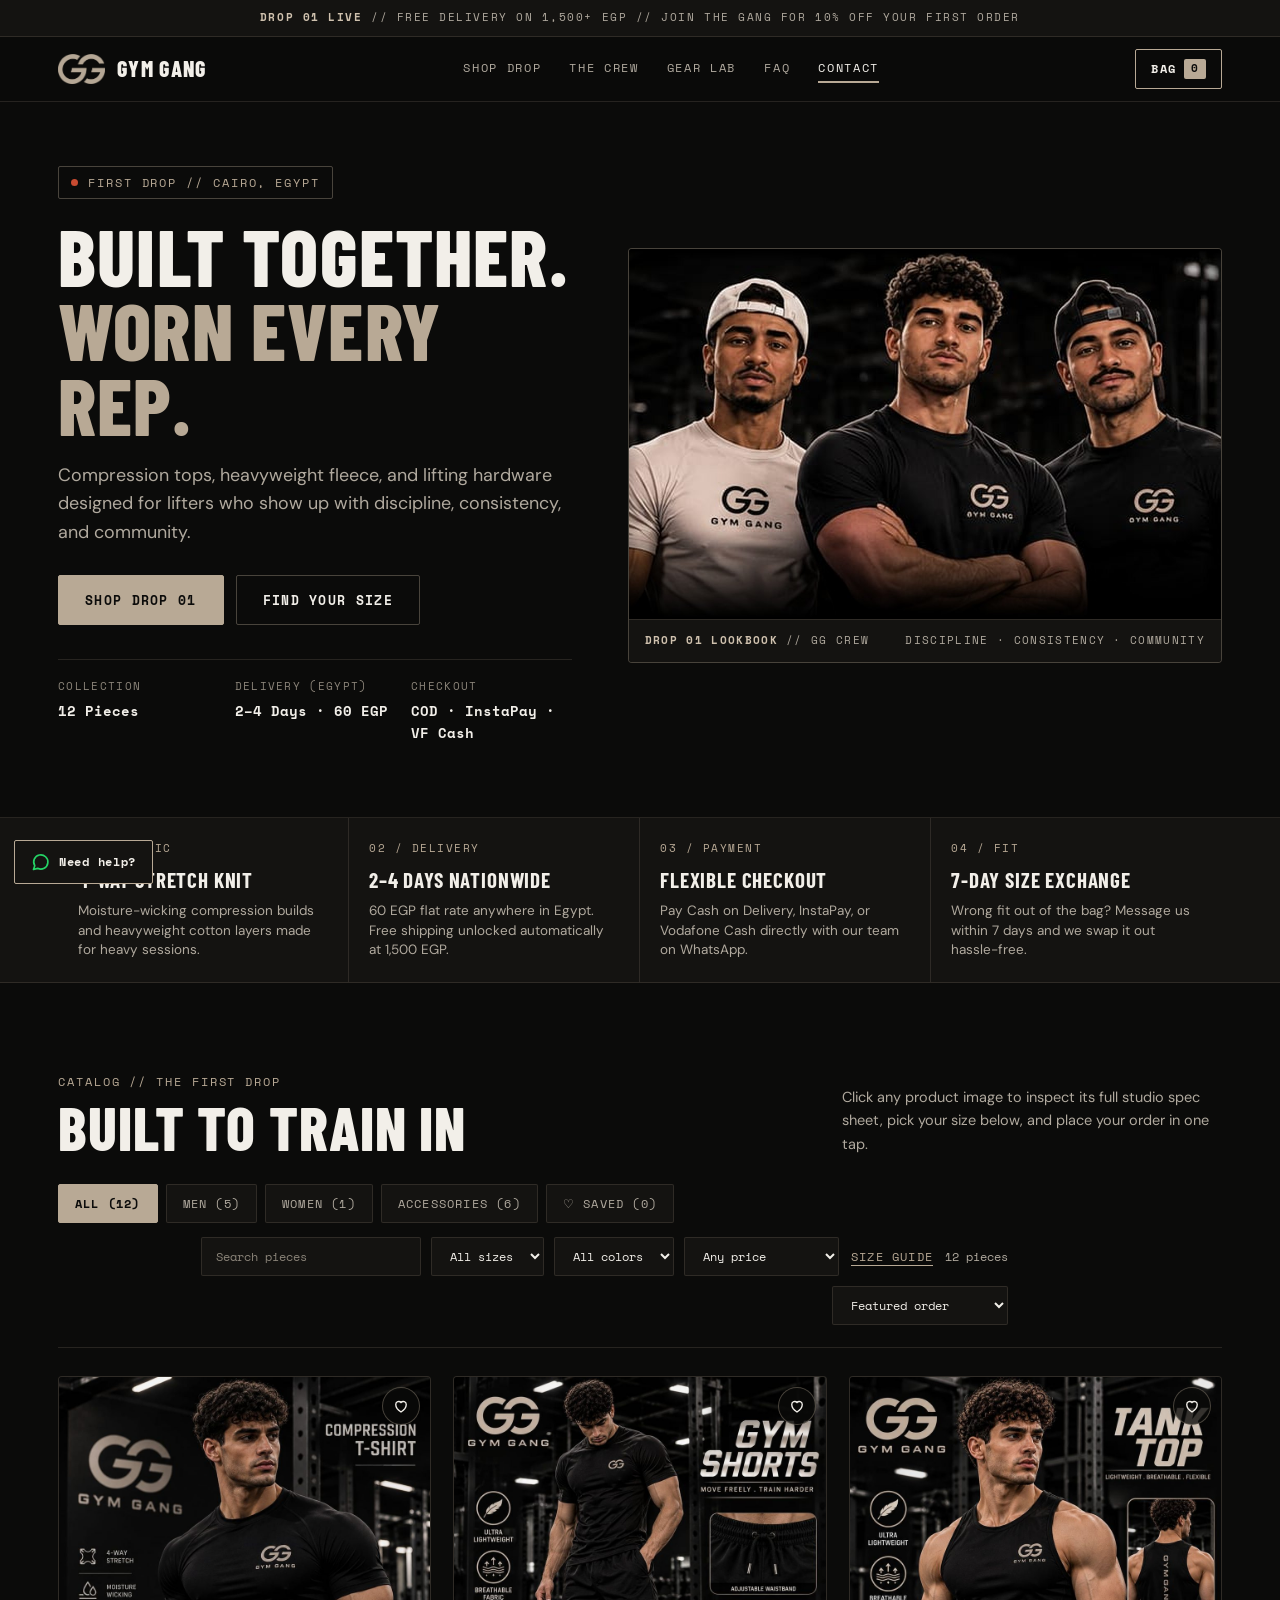
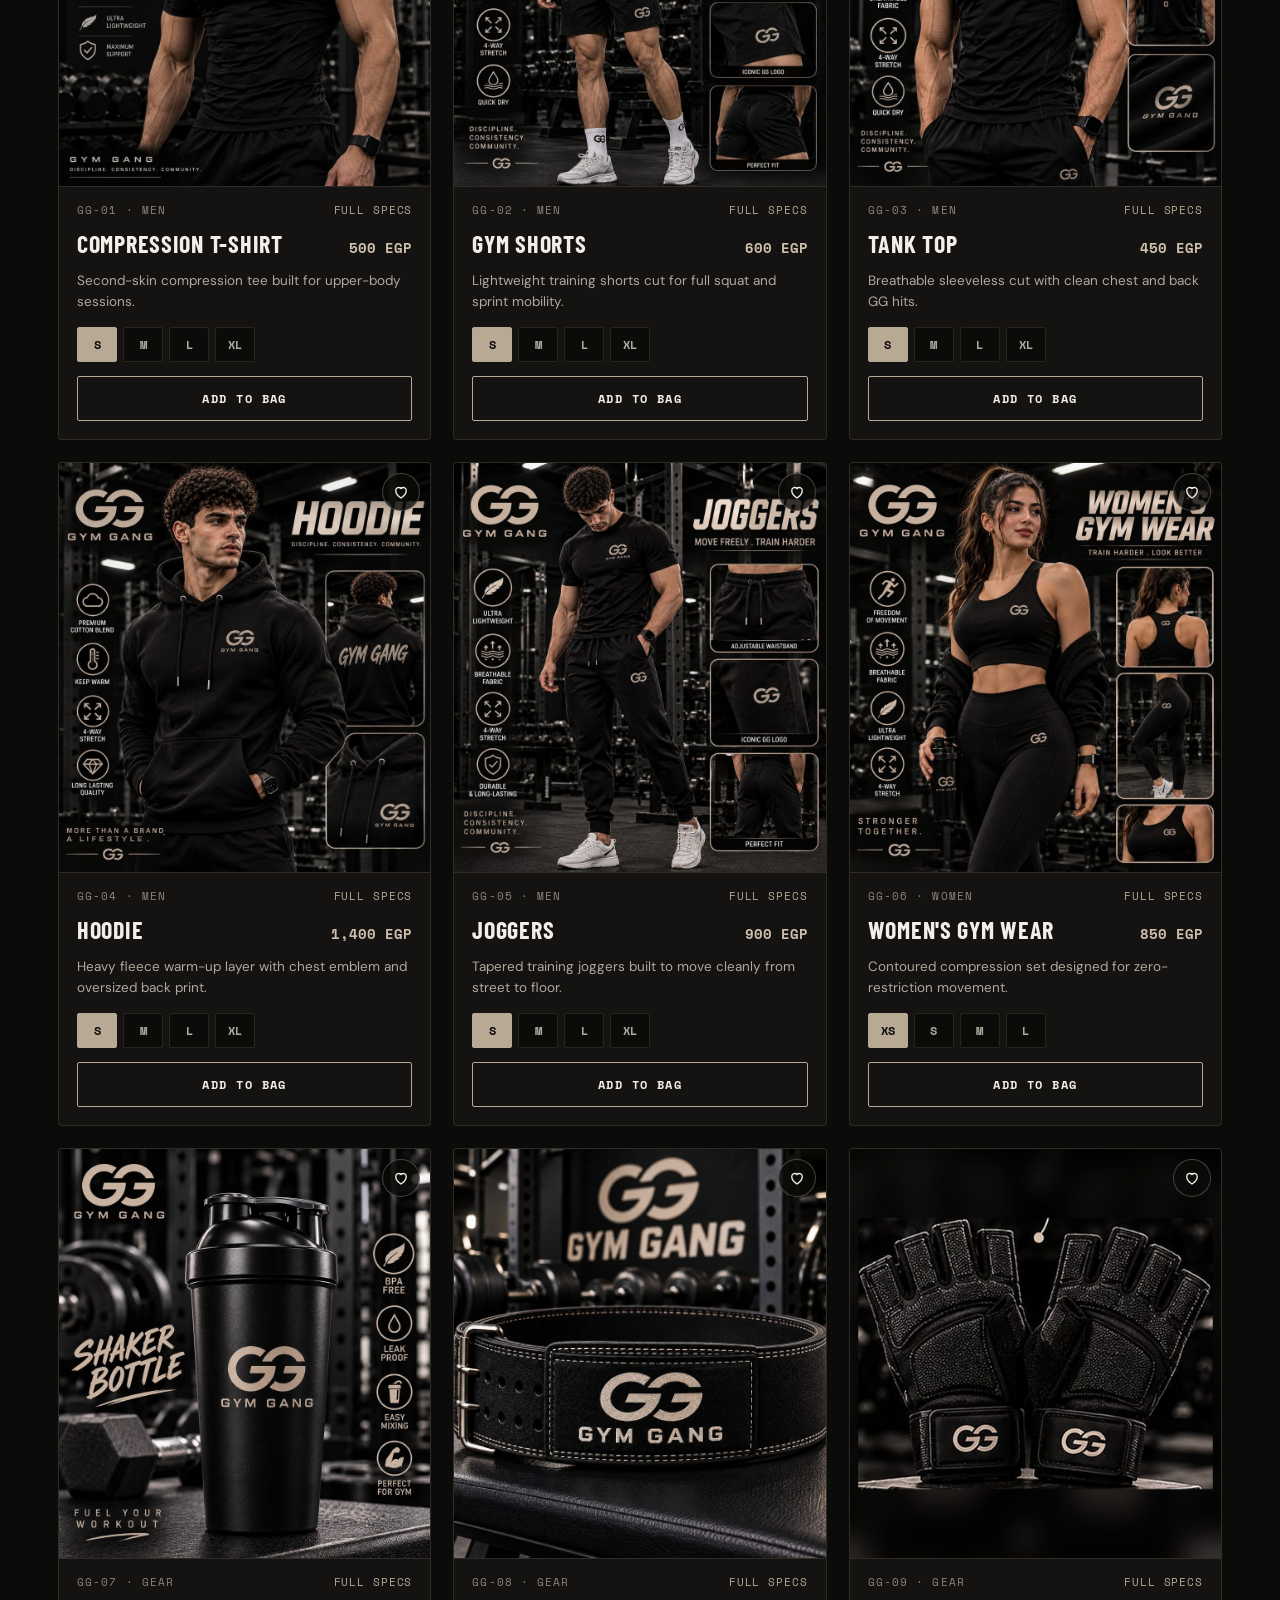
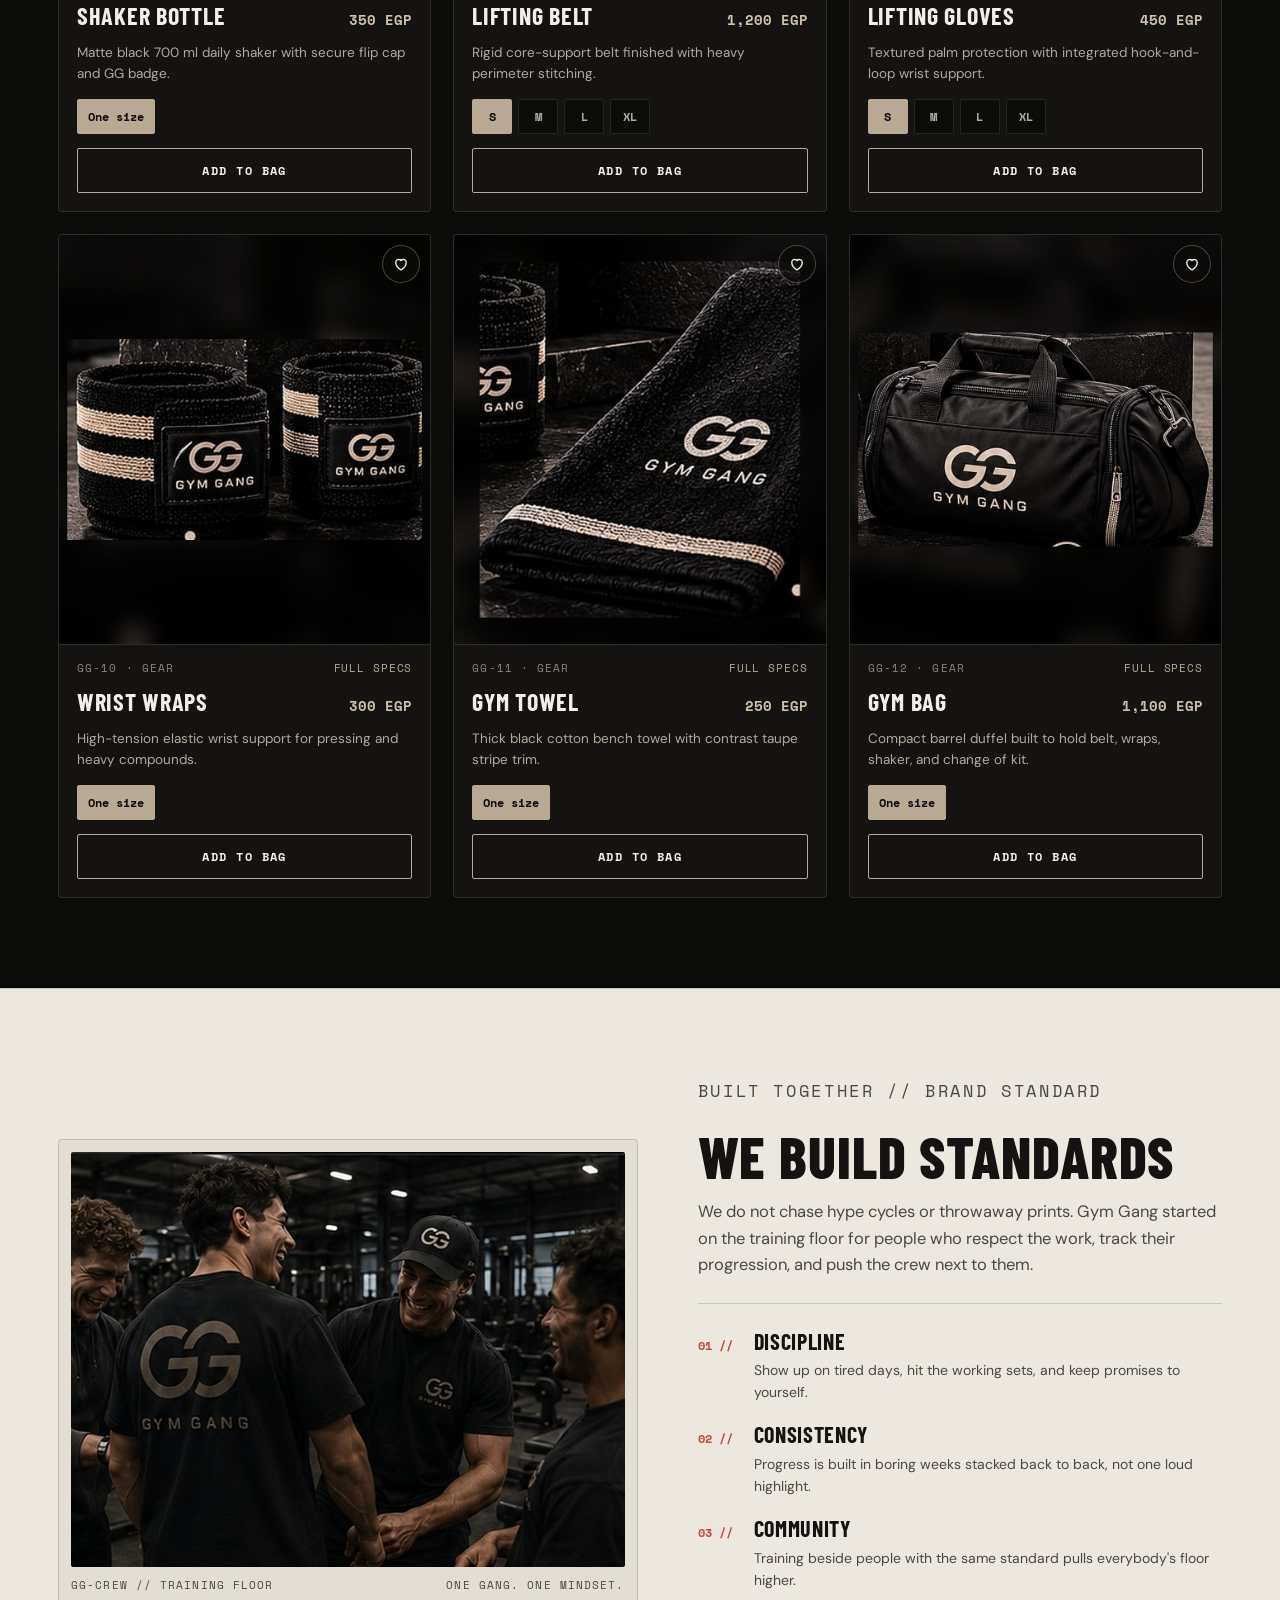
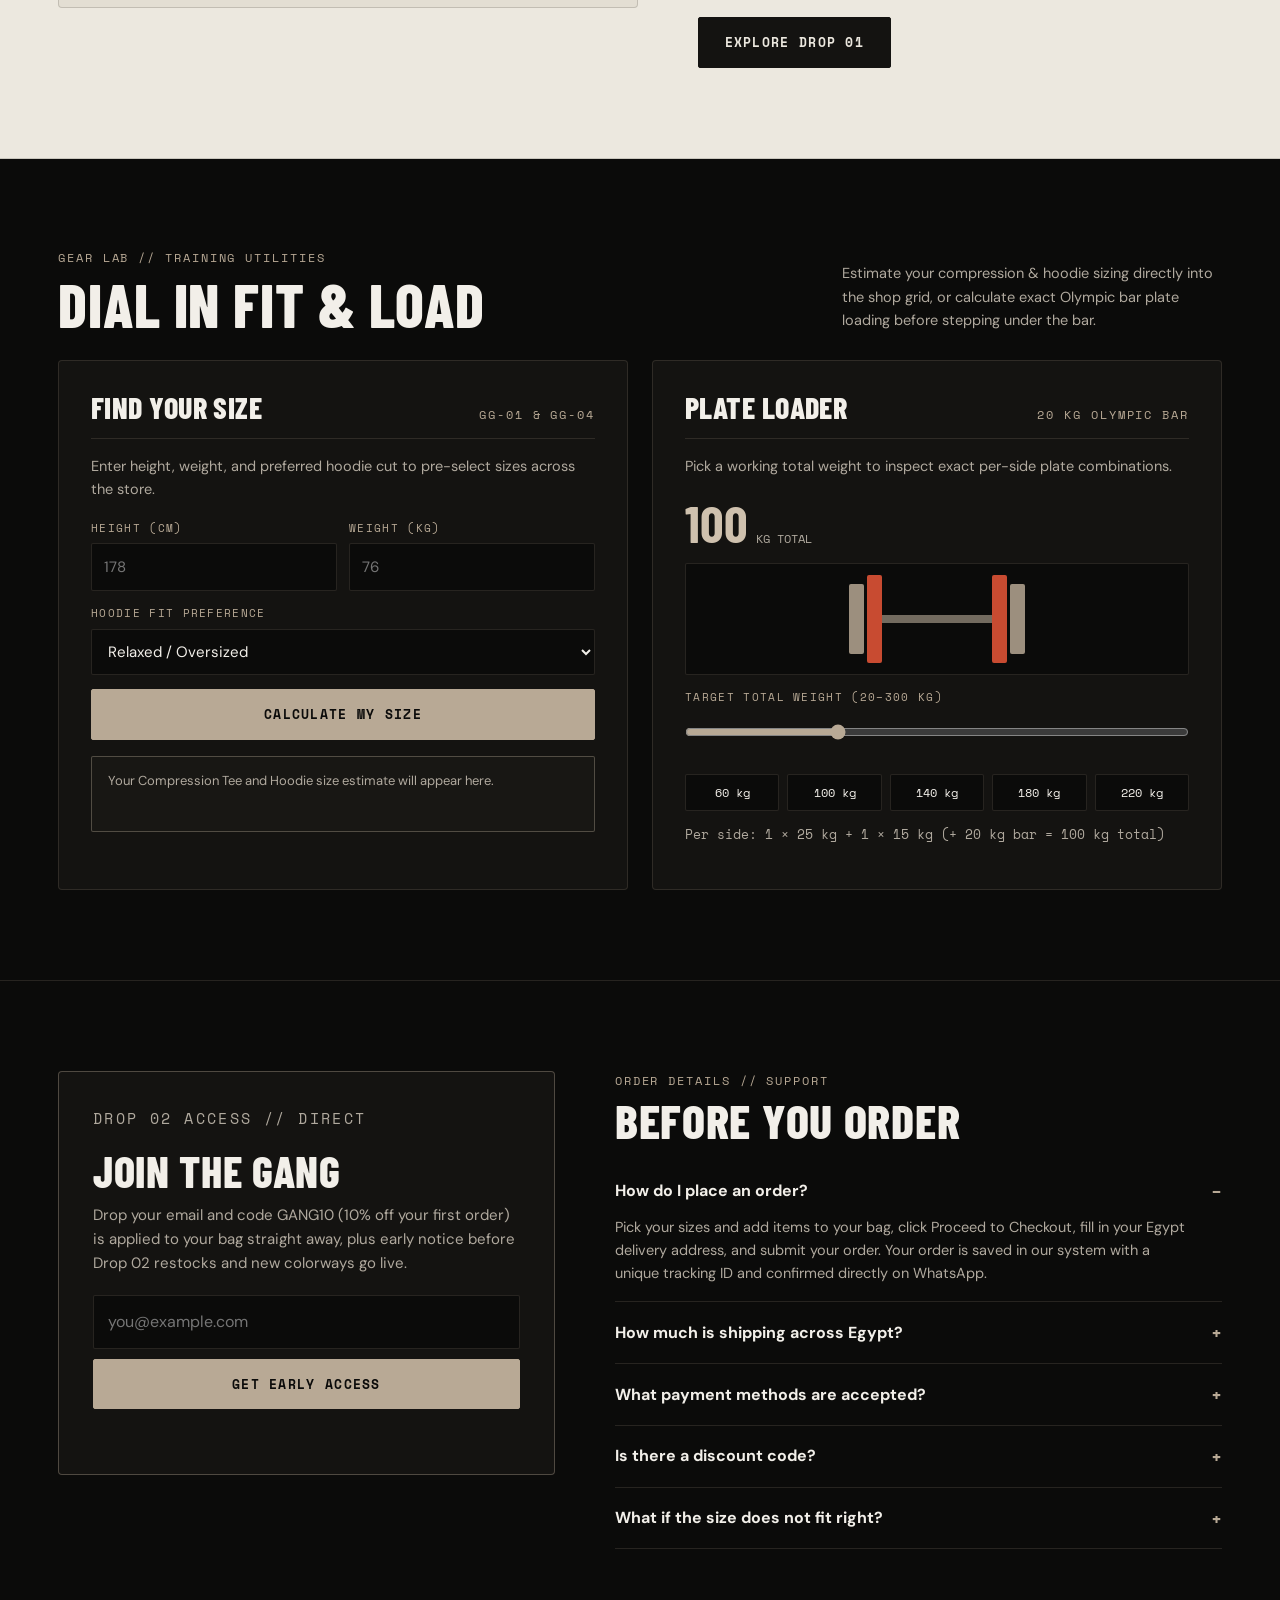
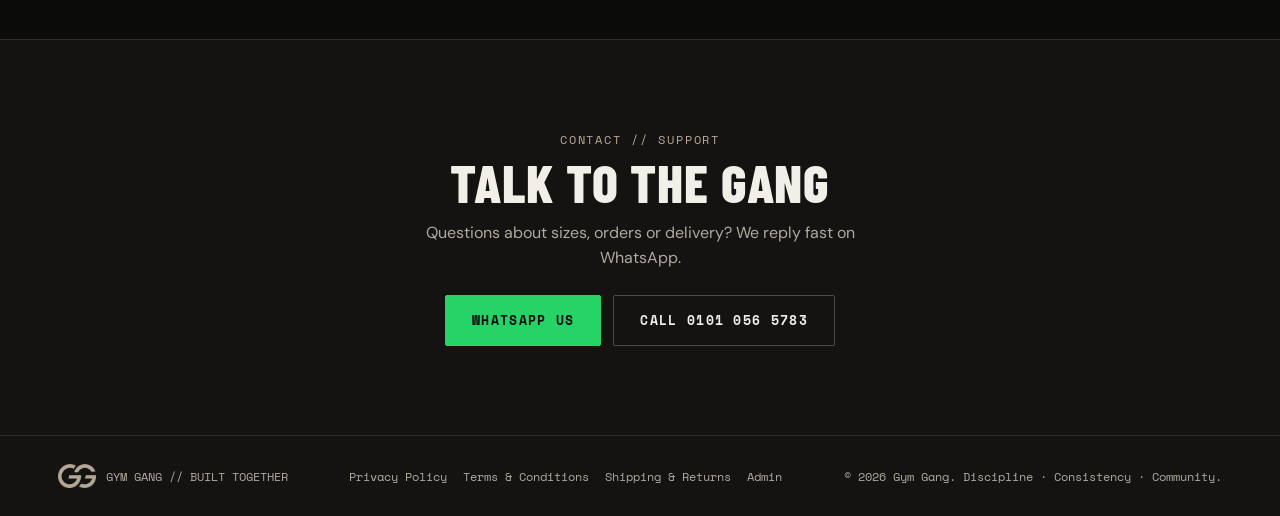
==== public/index.html @ cb72de2e "Upgrade Gym Gang to full-stack store (Pages Functions + D1 + Admin + Paymob)" ====
<!DOCTYPE html>
<html lang="en">
<head>
  <meta charset="utf-8">
  <meta name="viewport" content="width=device-width, initial-scale=1, viewport-fit=cover">
  <meta name="color-scheme" content="dark">
  <title>Gym Gang | Gym Wear Built Together</title>
  <meta name="description" content="Gym Gang makes gym wear for people who train with discipline, consistency and community. Shop Drop 01 across Egypt and order directly online or via WhatsApp.">
  <meta name="theme-color" content="#0B0B0A">
  <link rel="canonical" href="https://gym-gang.pages.dev/">
  <meta property="og:type" content="website">
  <meta property="og:url" content="https://gym-gang.pages.dev/">
  <meta property="og:title" content="Gym Gang | Built Together">
  <meta property="og:description" content="Gym wear built on discipline, consistency and community. 2–4 day delivery across Egypt.">
  <meta property="og:image" content="https://gym-gang.pages.dev/assets/gym-gang-og.png">
  <meta property="og:image:alt" content="Gym Gang — Gym Wear Built Together">
  <meta name="twitter:card" content="summary_large_image">
  <link rel="icon" href="assets/favicon.svg" type="image/svg+xml">
  <link rel="preconnect" href="https://fonts.googleapis.com">
  <link rel="preconnect" href="https://fonts.gstatic.com" crossorigin>
  <link href="https://fonts.googleapis.com/css2?family=Barlow+Condensed:wght@700;800&family=DM+Sans:ital,opsz,wght@0,9..40,400..700;1,9..40,400&family=Space+Mono:wght@400;700&display=swap" rel="stylesheet">
  <link rel="stylesheet" href="css/tokens.css">
  <link rel="stylesheet" href="css/base.css">
  <link rel="stylesheet" href="css/storefront.css">
  <script type="application/ld+json">
  {
    "@context": "https://schema.org",
    "@type": "ClothingStore",
    "name": "Gym Gang",
    "url": "https://gym-gang.pages.dev/",
    "logo": "https://gym-gang.pages.dev/assets/images/gg-logo.png",
    "image": "https://gym-gang.pages.dev/assets/gym-gang-og.png",
    "description": "Gym wear built on discipline, consistency and community.",
    "telephone": "+201010565783",
    "address": {
      "@type": "PostalAddress",
      "addressLocality": "Cairo",
      "addressCountry": "EG"
    },
    "priceRange": "250 EGP - 1400 EGP"
  }
  </script>
</head>
<body>
  <div class="utility-bar">
    <span><strong>DROP 01 LIVE</strong> // FREE DELIVERY ON 1,500+ EGP // JOIN THE GANG FOR 10% OFF YOUR FIRST ORDER</span>
  </div>

  <nav class="site-nav" aria-label="Primary navigation">
    <div class="wrap nav-inner">
      <a class="brand-mark" href="#top" aria-label="Gym Gang home">
        <img src="assets/images/gg-logo.png" alt="Gym Gang GG mark">
        <span>Gym Gang</span>
      </a>

      <div class="nav-links">
        <a href="#shop">Shop Drop</a>
        <a href="#crew">The Crew</a>
        <a href="#lab">Gear Lab</a>
        <a href="#faq">FAQ</a>
        <a href="#contact">Contact</a>
      </div>

      <div class="nav-actions">
        <button type="button" class="bag-btn" id="bag-open-btn" aria-label="Open shopping bag">
          <span>Bag</span>
          <span class="bag-count" id="bag-count">0</span>
        </button>
        <button type="button" class="menu-toggle" id="menu-toggle" aria-expanded="false" aria-controls="mobile-nav">Menu</button>
      </div>
    </div>
  </nav>

  <div class="mobile-nav" id="mobile-nav">
    <a href="#shop">Shop Drop</a>
    <a href="#crew">The Crew</a>
    <a href="#lab">Gear Lab</a>
    <a href="#faq">FAQ</a>
    <a href="#contact">Contact</a>
  </div>

  <main id="top">
    <header class="hero">
      <div class="wrap hero-grid">
        <div>
          <div class="hero-tag">
            <span class="hero-dot" aria-hidden="true"></span>
            <span class="eyebrow">First Drop // Cairo, Egypt</span>
          </div>
          <h1 class="display hero-title">
            Built Together.<br>
            <span class="accent">Worn Every Rep.</span>
          </h1>
          <p class="hero-lead">
            Compression tops, heavyweight fleece, and lifting hardware designed for lifters who show up with discipline, consistency, and community.
          </p>
          <div class="hero-cta">
            <a class="btn" href="#shop">Shop Drop 01</a>
            <a class="btn btn--ghost" href="#lab">Find Your Size</a>
          </div>
          <dl class="hero-specs">
            <div>
              <dt>Collection</dt>
              <dd>12 Pieces</dd>
            </div>
            <div>
              <dt>Delivery (Egypt)</dt>
              <dd>2–4 Days · 60 EGP</dd>
            </div>
            <div>
              <dt>Checkout</dt>
              <dd>COD · InstaPay · VF Cash</dd>
            </div>
          </dl>
        </div>

        <figure class="hero-frame">
          <img src="assets/images/hero-crew.jpg" alt="Three Gym Gang athletes wearing matte black and stone GG tees">
          <figcaption class="hero-caption">
            <span><strong>DROP 01 LOOKBOOK</strong> // GG CREW</span>
            <span>DISCIPLINE · CONSISTENCY · COMMUNITY</span>
          </figcaption>
        </figure>
      </div>
    </header>

    <section class="spec-strip" aria-label="Store highlights">
      <div class="wrap spec-grid">
        <div class="spec-cell">
          <div class="spec-num">01 / FABRIC</div>
          <h2>4-Way Stretch Knit</h2>
          <p>Moisture-wicking compression builds and heavyweight cotton layers made for heavy sessions.</p>
        </div>
        <div class="spec-cell">
          <div class="spec-num">02 / DELIVERY</div>
          <h2>2–4 Days Nationwide</h2>
          <p>60 EGP flat rate anywhere in Egypt. Free shipping unlocked automatically at 1,500 EGP.</p>
        </div>
        <div class="spec-cell">
          <div class="spec-num">03 / PAYMENT</div>
          <h2>Flexible Checkout</h2>
          <p>Pay Cash on Delivery, InstaPay, or Vodafone Cash directly with our team on WhatsApp.</p>
        </div>
        <div class="spec-cell">
          <div class="spec-num">04 / FIT</div>
          <h2>7-Day Size Exchange</h2>
          <p>Wrong fit out of the bag? Message us within 7 days and we swap it out hassle-free.</p>
        </div>
      </div>
    </section>

    <section class="band" id="shop">
      <div class="wrap">
        <div class="section-head">
          <div>
            <p class="eyebrow">Catalog // The First Drop</p>
            <h2 class="display">Built to Train In</h2>
          </div>
          <p class="section-note">
            Click any product image to inspect its full studio spec sheet, pick your size below, and place your order in one tap.
          </p>
        </div>

        <div class="shop-controls">
          <div class="filter-pills" role="group" aria-label="Filter products by category">
            <button type="button" class="filter-pill" data-filter="all" aria-pressed="true">All (12)</button>
            <button type="button" class="filter-pill" data-filter="men" aria-pressed="false">Men (5)</button>
            <button type="button" class="filter-pill" data-filter="women" aria-pressed="false">Women (1)</button>
            <button type="button" class="filter-pill" data-filter="acc" aria-pressed="false">Accessories (6)</button>
            <button type="button" class="filter-pill" data-filter="fav" aria-pressed="false">&#9825; Saved (<span id="fav-count">0</span>)</button>
          </div>

          <div class="sort-wrap">
            <input type="search" class="search-input" id="search-input" placeholder="Search pieces" aria-label="Search products" autocomplete="off">
            <select id="filter-size" aria-label="Filter by size">
              <option value="">All sizes</option>
            </select>
            <select id="filter-color" aria-label="Filter by color">
              <option value="">All colors</option>
            </select>
            <select id="filter-price" aria-label="Filter by price">
              <option value="0">Any price</option>
              <option value="400">Up to 400 EGP</option>
              <option value="700">Up to 700 EGP</option>
              <option value="1000">Up to 1,000 EGP</option>
            </select>
            <button type="button" class="guide-link" id="guide-open-btn">Size guide</button>
            <span class="mono" id="catalog-count" style="font-size:12px;color:var(--ink-muted)">12 pieces</span>
            <label for="sort-select" class="sr-only">Sort</label>
            <select id="sort-select" aria-label="Sort products">
              <option value="featured">Featured order</option>
              <option value="low">Price: Low to high</option>
              <option value="high">Price: High to low</option>
              <option value="newest">Newest</option>
              <option value="best">Best selling</option>
            </select>
          </div>
        </div>

        <div class="product-grid" id="product-grid"></div>
        <p class="no-results" id="no-results" hidden>No pieces match your search or filters.</p>
      </div>
    </section>

    <section class="band crew-band" id="crew">
      <div class="wrap crew-grid">
        <figure class="crew-photo">
          <img src="assets/images/crew-split.jpg" alt="Gym Gang crew members smiling between sets wearing GG back-print tees and cap" loading="lazy" decoding="async">
          <figcaption>
            <span>GG-CREW // TRAINING FLOOR</span>
            <span>ONE GANG. ONE MINDSET.</span>
          </figcaption>
        </figure>

        <div class="crew-copy">
          <p class="eyebrow">Built Together // Brand Standard</p>
          <h2 class="display">We Build Standards</h2>
          <p>
            We do not chase hype cycles or throwaway prints. Gym Gang started on the training floor for people who respect the work, track their progression, and push the crew next to them.
          </p>

          <div class="pillars">
            <div class="pillar">
              <span class="pillar-idx">01 //</span>
              <div>
                <h3>Discipline</h3>
                <p>Show up on tired days, hit the working sets, and keep promises to yourself.</p>
              </div>
            </div>
            <div class="pillar">
              <span class="pillar-idx">02 //</span>
              <div>
                <h3>Consistency</h3>
                <p>Progress is built in boring weeks stacked back to back, not one loud highlight.</p>
              </div>
            </div>
            <div class="pillar">
              <span class="pillar-idx">03 //</span>
              <div>
                <h3>Community</h3>
                <p>Training beside people with the same standard pulls everybody's floor higher.</p>
              </div>
            </div>
          </div>

          <a class="btn btn--dark" href="#shop">Explore Drop 01</a>
        </div>
      </div>
    </section>

    <section class="band" id="lab">
      <div class="wrap">
        <div class="section-head">
          <div>
            <p class="eyebrow">Gear Lab // Training Utilities</p>
            <h2 class="display">Dial In Fit &amp; Load</h2>
          </div>
          <p class="section-note">
            Estimate your compression &amp; hoodie sizing directly into the shop grid, or calculate exact Olympic bar plate loading before stepping under the bar.
          </p>
        </div>

        <div class="lab-grid">
          <div class="lab-card">
            <div class="lab-card-head">
              <h3 class="display">Find Your Size</h3>
              <span class="eyebrow">GG-01 &amp; GG-04</span>
            </div>
            <p class="lab-card-sub">Enter height, weight, and preferred hoodie cut to pre-select sizes across the store.</p>

            <form id="size-finder-form">
              <div class="field-row">
                <div class="field">
                  <label for="sf-height">Height (cm)</label>
                  <input id="sf-height" type="number" inputmode="numeric" min="140" max="220" placeholder="178" required>
                </div>
                <div class="field">
                  <label for="sf-weight">Weight (kg)</label>
                  <input id="sf-weight" type="number" inputmode="numeric" min="35" max="200" placeholder="76" required>
                </div>
              </div>
              <div class="field">
                <label for="sf-fit">Hoodie Fit Preference</label>
                <select id="sf-fit">
                  <option value="oversized">Relaxed / Oversized</option>
                  <option value="true">True to size</option>
                </select>
              </div>
              <button class="btn" type="submit" style="width:100%">Calculate My Size</button>
            </form>

            <div class="size-result" id="size-result" role="status" aria-live="polite">
              <small style="margin-top:0">Your Compression Tee and Hoodie size estimate will appear here.</small>
            </div>
          </div>

          <div class="lab-card">
            <div class="lab-card-head">
              <h3 class="display">Plate Loader</h3>
              <span class="eyebrow">20 KG Olympic Bar</span>
            </div>
            <p class="lab-card-sub">Pick a working total weight to inspect exact per-side plate combinations.</p>

            <div class="plate-readout">
              <strong id="plate-weight-val">100</strong>
              <span>kg total</span>
            </div>

            <div class="bar-stage" id="bar-stage" aria-hidden="true"></div>

            <div class="field">
              <label for="plate-range">Target Total Weight (20–300 kg)</label>
              <input class="plate-range" id="plate-range" type="range" min="20" max="300" step="2.5" value="100">
            </div>

            <div class="weight-chips" role="group" aria-label="Common bar weights">
              <button type="button" data-weight="60">60 kg</button>
              <button type="button" data-weight="100">100 kg</button>
              <button type="button" data-weight="140">140 kg</button>
              <button type="button" data-weight="180">180 kg</button>
              <button type="button" data-weight="220">220 kg</button>
            </div>

            <p class="plate-breakdown" id="plate-breakdown" role="status" aria-live="polite"></p>
          </div>
        </div>
      </div>
    </section>

    <section class="band" id="faq" style="border-top:1px solid var(--line-dark)">
      <div class="wrap bottom-split">
        <div class="join-box">
          <p class="eyebrow">Drop 02 Access // Direct</p>
          <h2 class="display">Join the Gang</h2>
          <p>
            Drop your email and code GANG10 (10% off your first order) is applied to your bag straight away, plus early notice before Drop 02 restocks and new colorways go live.
          </p>
          <form class="join-form" id="join-form">
            <input type="email" id="join-email" placeholder="you@example.com" aria-label="Email address" required>
            <button class="btn" type="submit">Get early access</button>
          </form>
          <div class="join-msg" id="join-msg" role="status"></div>
        </div>

        <div>
          <p class="eyebrow">Order Details // Support</p>
          <h2 class="display" style="font-size:clamp(34px,4vw,48px);margin:8px 0 18px">Before You Order</h2>
          <div class="faq-list">
            <details open>
              <summary>How do I place an order?</summary>
              <p>Pick your sizes and add items to your bag, click Proceed to Checkout, fill in your Egypt delivery address, and submit your order. Your order is saved in our system with a unique tracking ID and confirmed directly on WhatsApp.</p>
            </details>
            <details>
              <summary>How much is shipping across Egypt?</summary>
              <p>Flat 60 EGP across Cairo, Giza, Alexandria, and all 27 governorates within 2–4 business days. Orders at or above 1,500 EGP unlock free delivery.</p>
            </details>
            <details>
              <summary>What payment methods are accepted?</summary>
              <p>You can choose Cash on Delivery, InstaPay, or Vodafone Cash inside checkout (plus online Card / Wallet payment via Paymob when enabled).</p>
            </details>
            <details>
              <summary>Is there a discount code?</summary>
              <p>Join the gang above and GANG10 (10% off your first order) is applied to your bag automatically, or type it into the promo box inside your bag.</p>
            </details>
            <details>
              <summary>What if the size does not fit right?</summary>
              <p>Message us on WhatsApp within 7 days of delivery with unworn gear and we will arrange a quick size exchange.</p>
            </details>
          </div>
        </div>
      </div>
    </section>

    <section class="band contact-band" id="contact">
      <div class="wrap contact-inner">
        <p class="eyebrow">Contact // Support</p>
        <h2 class="display">Talk to the Gang</h2>
        <p>Questions about sizes, orders or delivery? We reply fast on WhatsApp.</p>
        <div class="contact-actions">
          <a class="btn btn--wa" id="contact-wa-link" target="_blank" rel="noopener noreferrer" href="https://wa.me/201010565783?text=Hi%20Gym%20Gang!">WhatsApp us</a>
          <a class="btn btn--ghost" id="contact-tel-link" href="tel:+201010565783">Call 0101 056 5783</a>
        </div>
      </div>
    </section>
  </main>

  <footer class="site-footer">
    <div class="wrap footer-inner">
      <div class="footer-brand">
        <img src="assets/images/gg-logo.png" alt="GG mark">
        <span>GYM GANG // BUILT TOGETHER</span>
      </div>
      <div class="footer-links">
        <a href="#privacy" data-policy="privacy">Privacy Policy</a>
        <a href="#terms" data-policy="terms">Terms &amp; Conditions</a>
        <a href="#shipping" data-policy="shipping">Shipping &amp; Returns</a>
        <a href="/admin.html">Admin</a>
      </div>
      <span>© 2026 Gym Gang. Discipline · Consistency · Community.</span>
    </div>
  </footer>

  <div class="drawer-backdrop" id="drawer-backdrop"></div>
  <aside class="bag-drawer" id="bag-drawer" aria-label="Shopping bag" aria-hidden="true">
    <div class="drawer-head">
      <h2 class="display">Your Bag</h2>
      <button type="button" class="icon-close" id="drawer-close-btn">Close</button>
    </div>

    <div class="ship-meter" aria-hidden="true">
      <div class="ship-meter-fill" id="ship-fill"></div>
    </div>
    <p class="ship-note" id="ship-text"></p>
    <p class="eta-note" id="eta-note"></p>

    <div class="drawer-items" id="bag-items"></div>

    <div id="upsell"></div>

    <div class="promo-row">
      <input type="text" id="promo-input" placeholder="Promo code" aria-label="Promo code" autocomplete="off">
      <button type="button" id="promo-apply-btn">Apply</button>
    </div>
    <p class="promo-msg" id="promo-msg" role="status" aria-live="polite"></p>

    <div class="drawer-totals">
      <div><span>Subtotal</span><span id="bag-subtotal">0 EGP</span></div>
      <div><span>Delivery</span><span id="bag-shipping">—</span></div>
      <div id="discount-row" hidden><span id="discount-label">Promo</span><span id="bag-discount"></span></div>
      <div class="grand"><span>Total</span><span id="bag-total">0 EGP</span></div>
    </div>

    <button type="button" class="btn" id="checkout-toggle-btn" style="width:100%;margin-top:12px" hidden>Proceed to Checkout</button>

    <form class="checkout-form" id="checkout-form" hidden>
      <input id="ck-name" type="text" placeholder="Full name" required autocomplete="name">
      <input id="ck-phone" type="tel" placeholder="Egyptian mobile (e.g. 01012345678)" required autocomplete="tel">
      <input id="ck-email" type="email" placeholder="Email (optional)" autocomplete="email">
      <select id="ck-city" aria-label="Governorate">
        <option value="Cairo">Cairo</option>
        <option value="Giza">Giza</option>
        <option value="Alexandria">Alexandria</option>
      </select>
      <textarea id="ck-address" rows="2" placeholder="Street, building, floor, apartment" required></textarea>
      <input id="ck-notes" type="text" placeholder="Delivery notes (optional)">
      <label class="pay-option">
        <input type="radio" name="payment-method" value="cod" checked>
        <span>Cash on delivery</span>
      </label>
      <label class="pay-option">
        <input type="radio" name="payment-method" value="transfer">
        <span>InstaPay or Vodafone Cash</span>
      </label>
      <label class="pay-option" id="paymob-option-wrap" hidden>
        <input type="radio" name="payment-method" value="paymob">
        <span>Card / Mobile Wallet (Paymob)</span>
      </label>
      <button class="btn" type="submit" style="width:100%">Place Order &amp; Confirm on WhatsApp</button>
    </form>
  </aside>

  <div class="modal" id="quickview-modal" role="dialog" aria-modal="true" aria-labelledby="modal-title" aria-hidden="true">
    <div class="modal-panel">
      <div class="modal-media">
        <img id="modal-img" alt="">
      </div>
      <div class="modal-info">
        <button type="button" class="icon-close modal-close" id="modal-close-btn">Close</button>
        <span class="eyebrow" id="modal-sku"></span>
        <h2 class="display" id="modal-title"></h2>
        <div class="modal-price" id="modal-price"></div>
        <p class="modal-desc" id="modal-desc"></p>
        <ul class="modal-specs" id="modal-specs"></ul>
        <div class="p-sizes" id="modal-colors" role="group" aria-label="Select color" hidden></div>
        <div class="p-sizes" id="modal-sizes" role="group" aria-label="Select size"></div>
        <button type="button" class="btn" id="modal-add-btn" style="width:100%">Add to Bag</button>
      </div>
    </div>
  </div>

  <div class="modal" id="guide-modal" role="dialog" aria-modal="true" aria-labelledby="guide-title" aria-hidden="true">
    <div class="modal-panel guide-panel">
      <div class="guide-body">
        <button type="button" class="icon-close modal-close" id="guide-close-btn">Close</button>
        <span class="eyebrow">Fit // Drop 01</span>
        <h2 class="display" id="guide-title">Size Guide</h2>
        <table class="guide-table">
          <tbody id="guide-table-body">
            <tr><th scope="row">S</th><td>Under 65 kg</td></tr>
            <tr><th scope="row">M</th><td>65 to 77 kg</td></tr>
            <tr><th scope="row">L</th><td>78 to 91 kg</td></tr>
            <tr><th scope="row">XL</th><td>92 kg and above</td></tr>
          </tbody>
        </table>
        <p class="modal-desc" id="guide-note-text">Taller than 186 cm? Go one size up. 165 cm or shorter? Go one size down. Between sizes? Size up.</p>
        <a class="btn" href="#lab" id="guide-use-btn" style="width:100%">Use the size finder</a>
      </div>
    </div>
  </div>

  <div class="modal" id="policy-modal" role="dialog" aria-modal="true" aria-labelledby="policy-title" aria-hidden="true">
    <div class="modal-panel guide-panel" style="width:min(580px,100%)">
      <div class="guide-body">
        <button type="button" class="icon-close modal-close" id="policy-close-btn">Close</button>
        <span class="eyebrow">Gym Gang // Store Policy</span>
        <h2 class="display" id="policy-title">Policy</h2>
        <div id="policy-body" class="policy-copy"></div>
      </div>
    </div>
  </div>

  <a class="wa-float" id="wa-help" target="_blank" rel="noopener noreferrer" aria-label="Chat on WhatsApp" href="https://wa.me/201010565783?text=Hi%20Gym%20Gang%2C%20I%20need%20help%20with%20my%20order%20%2F%20size.">
    <svg viewBox="0 0 24 24" width="20" height="20" fill="none" stroke="#25D366" stroke-width="2" stroke-linecap="round" stroke-linejoin="round" aria-hidden="true"><path d="M3 21l1.5-4.6A8.5 8.5 0 1 1 8 19.6z"/></svg>
    <span>Need help?</span>
  </a>

  <button type="button" class="to-top" id="to-top-btn" aria-label="Back to top">
    <svg width="20" height="20" viewBox="0 0 24 24" fill="none" stroke="currentColor" stroke-width="2" stroke-linecap="round" stroke-linejoin="round" aria-hidden="true"><path d="M6 15l6-6 6 6"/></svg>
  </button>

  <div class="toast" id="toast" role="status" aria-live="polite"></div>

  <script defer src="js/products.js"></script>
  <script defer src="js/store.js"></script>
  <script defer src="js/gear-lab.js"></script>
</body>
</html>
---- public/css/tokens.css ----
:root {
  /* Cast-Iron & Asphalt Surfaces (Dark Storefront Base) */
  --bg-iron: #0b0b0a;
  --bg-rack: #141311;
  --bg-card: #090908;
  --bg-panel: #181714;

  /* Dark-Mode Typography & Brand Taupe */
  --ink-bone: #f2efe9;
  --ink-muted: #b0a99e;
  --ink-dim: #8b8479;
  --taupe: #b8a995;
  --taupe-bright: #cfc1ae;
  --rust: #c84b31;

  /* Borders & Hairlines (Dark) */
  --line-dark: rgba(184, 169, 149, 0.16);
  --line-strong: rgba(184, 169, 149, 0.36);

  /* Woven Hang-Tag Chalk Surfaces (Tactile Editorial Break) */
  --bg-chalk: #ece8df;
  --bg-chalk-alt: #e3ded3;
  --ink-carbon: #141311;
  --ink-slate: #4c4841;
  --line-chalk: rgba(20, 19, 17, 0.16);

  /* Type Scale */
  --font-display: 'Barlow Condensed', Impact, 'Arial Narrow', sans-serif;
  --font-sans: 'DM Sans', system-ui, -apple-system, sans-serif;
  --font-mono: 'Space Mono', ui-monospace, SFMono-Regular, monospace;

  /* Spacing & Container */
  --container-max: 1260px;
  --gutter: clamp(18px, 4vw, 48px);
  --radius-sm: 2px;
  --radius-md: 4px;
  --ease: cubic-bezier(0.22, 1, 0.36, 1);
}
---- public/css/base.css ----
*,
*::before,
*::after {
  box-sizing: border-box;
  margin: 0;
  padding: 0;
}

html {
  scroll-behavior: smooth;
  scroll-padding-top: 76px;
  background: var(--bg-iron);
  color: var(--ink-bone);
  -webkit-text-size-adjust: 100%;
}

body {
  background: var(--bg-iron);
  color: var(--ink-bone);
  font-family: var(--font-sans);
  font-size: 16px;
  line-height: 1.6;
  overflow-x: hidden;
}

img {
  display: block;
  max-width: 100%;
}

button,
input,
select,
textarea {
  font: inherit;
  color: inherit;
}

a {
  color: inherit;
}

:focus-visible {
  outline: 2px solid var(--taupe);
  outline-offset: 3px;
}

[hidden] {
  display: none !important;
}

.sr-only {
  position: absolute;
  width: 1px;
  height: 1px;
  padding: 0;
  margin: -1px;
  overflow: hidden;
  clip: rect(0, 0, 0, 0);
  white-space: nowrap;
  border: 0;
}

.wrap {
  width: 100%;
  max-width: var(--container-max);
  margin: 0 auto;
  padding-inline: var(--gutter);
}

.display {
  font-family: var(--font-display);
  font-weight: 800;
  text-transform: uppercase;
  line-height: 0.94;
  letter-spacing: 0.015em;
}

.mono {
  font-family: var(--font-mono);
}

.eyebrow {
  font-family: var(--font-mono);
  font-size: 12px;
  letter-spacing: 0.16em;
  text-transform: uppercase;
  color: var(--taupe);
}

.btn {
  display: inline-flex;
  align-items: center;
  justify-content: center;
  gap: 8px;
  padding: 14px 26px;
  border: 1px solid var(--taupe);
  border-radius: var(--radius-sm);
  background: var(--taupe);
  color: var(--bg-iron);
  font-family: var(--font-mono);
  font-size: 13px;
  font-weight: 700;
  letter-spacing: 0.1em;
  text-transform: uppercase;
  text-decoration: none;
  cursor: pointer;
  transition: background-color 0.2s var(--ease), color 0.2s var(--ease), transform 0.15s var(--ease), border-color 0.2s var(--ease);
}

.btn:hover {
  background: var(--ink-bone);
  border-color: var(--ink-bone);
  color: var(--bg-iron);
}

.btn:active {
  transform: translateY(1px);
}

.btn--ghost {
  background: transparent;
  color: var(--ink-bone);
  border-color: var(--line-strong);
}

.btn--ghost:hover {
  background: rgba(184, 169, 149, 0.12);
  border-color: var(--taupe);
  color: var(--ink-bone);
}

.btn--dark {
  background: var(--ink-carbon);
  border-color: var(--ink-carbon);
  color: var(--bg-chalk);
}

.btn--dark:hover {
  background: #2b2925;
  border-color: #2b2925;
  color: var(--bg-chalk);
}

@media (prefers-reduced-motion: reduce) {
  html {
    scroll-behavior: auto;
  }
  *,
  *::before,
  *::after {
    transition-duration: 0.01ms !important;
    animation-duration: 0.01ms !important;
  }
}
---- public/css/storefront.css ----
/* Utility Top Strip */
.utility-bar {
  background: var(--bg-rack);
  border-bottom: 1px solid var(--line-dark);
  padding: 9px var(--gutter);
  text-align: center;
  font-family: var(--font-mono);
  font-size: 11px;
  letter-spacing: 0.14em;
  text-transform: uppercase;
  color: var(--ink-muted);
}

.utility-bar strong {
  color: var(--taupe-bright);
  font-weight: 700;
}

/* Sticky Navbar */
.site-nav {
  position: sticky;
  top: 0;
  z-index: 40;
  background: rgba(11, 11, 10, 0.92);
  backdrop-filter: blur(12px);
  border-bottom: 1px solid var(--line-dark);
}

.nav-inner {
  display: flex;
  align-items: center;
  justify-content: space-between;
  gap: 20px;
  min-height: 64px;
}

.brand-mark {
  display: inline-flex;
  align-items: center;
  gap: 12px;
  text-decoration: none;
}

.brand-mark img {
  height: 30px;
  width: auto;
}

.brand-mark span {
  font-family: var(--font-display);
  font-size: 22px;
  font-weight: 800;
  letter-spacing: 0.06em;
  text-transform: uppercase;
  color: var(--ink-bone);
}

.nav-links {
  display: flex;
  align-items: center;
  gap: 28px;
}

.nav-links a {
  text-decoration: none;
  font-family: var(--font-mono);
  font-size: 12px;
  letter-spacing: 0.14em;
  text-transform: uppercase;
  color: var(--ink-muted);
  padding-block: 4px;
  border-bottom: 2px solid transparent;
  transition: color 0.2s var(--ease), border-color 0.2s var(--ease);
}

.nav-links a:hover,
.nav-links a.is-active {
  color: var(--ink-bone);
  border-bottom-color: var(--taupe);
}

.nav-actions {
  display: flex;
  align-items: center;
  gap: 10px;
}

.bag-btn {
  display: inline-flex;
  align-items: center;
  gap: 8px;
  padding: 9px 15px;
  background: transparent;
  border: 1px solid var(--taupe);
  border-radius: var(--radius-sm);
  color: var(--ink-bone);
  font-family: var(--font-mono);
  font-size: 12px;
  font-weight: 700;
  letter-spacing: 0.1em;
  text-transform: uppercase;
  cursor: pointer;
  transition: background-color 0.2s var(--ease), color 0.2s var(--ease), transform 0.2s var(--ease);
}

.bag-btn:hover {
  background: var(--taupe);
  color: var(--bg-iron);
}

.bag-btn.bump {
  transform: scale(1.08);
}

.bag-count {
  display: inline-grid;
  place-items: center;
  min-width: 22px;
  height: 20px;
  padding-inline: 5px;
  border-radius: 2px;
  background: var(--taupe);
  color: var(--bg-iron);
  font-size: 11px;
}

.bag-btn:hover .bag-count {
  background: var(--bg-iron);
  color: var(--taupe);
}

.menu-toggle {
  display: none;
  padding: 9px 13px;
  background: transparent;
  border: 1px solid var(--line-strong);
  border-radius: var(--radius-sm);
  color: var(--ink-bone);
  font-family: var(--font-mono);
  font-size: 12px;
  text-transform: uppercase;
  cursor: pointer;
}

/* Mobile Nav Drawer */
.mobile-nav {
  display: none;
  background: var(--bg-rack);
  border-bottom: 1px solid var(--line-dark);
  padding: 16px var(--gutter) 22px;
}

.mobile-nav.is-open {
  display: flex;
  flex-direction: column;
  gap: 12px;
}

.mobile-nav a {
  text-decoration: none;
  font-family: var(--font-display);
  font-size: 28px;
  font-weight: 700;
  text-transform: uppercase;
  color: var(--ink-bone);
  padding-block: 4px;
  border-bottom: 1px solid var(--line-dark);
}

/* Editorial Hero */
.hero {
  padding-block: clamp(32px, 5vw, 68px) clamp(40px, 6vw, 72px);
  border-bottom: 1px solid var(--line-dark);
}

.hero-grid {
  display: grid;
  grid-template-columns: minmax(0, 1.02fr) minmax(0, 1.18fr);
  gap: clamp(28px, 4.5vw, 56px);
  align-items: center;
}

.hero-tag {
  display: inline-flex;
  align-items: center;
  gap: 10px;
  padding: 6px 12px;
  border: 1px solid var(--line-strong);
  border-radius: var(--radius-sm);
  margin-bottom: 20px;
}

.hero-dot {
  width: 7px;
  height: 7px;
  border-radius: 50%;
  background: var(--rust);
}

.hero-title {
  font-size: clamp(50px, 6.2vw, 88px);
  color: var(--ink-bone);
  margin-bottom: 18px;
}

.hero-title .accent {
  color: var(--taupe);
}

.hero-lead {
  font-size: clamp(16px, 1.4vw, 18px);
  color: var(--ink-muted);
  max-width: 46ch;
  margin-bottom: 28px;
}

.hero-cta {
  display: flex;
  flex-wrap: wrap;
  gap: 12px;
  margin-bottom: 34px;
}

.hero-specs {
  display: grid;
  grid-template-columns: repeat(3, minmax(0, 1fr));
  border-top: 1px solid var(--line-dark);
  padding-top: 18px;
  gap: 16px;
}

.hero-specs dt {
  font-family: var(--font-mono);
  font-size: 11px;
  text-transform: uppercase;
  letter-spacing: 0.12em;
  color: var(--ink-dim);
}

.hero-specs dd {
  font-family: var(--font-mono);
  font-size: 14px;
  font-weight: 700;
  color: var(--ink-bone);
  margin-top: 4px;
}

.hero-frame {
  position: relative;
  border: 1px solid var(--line-strong);
  border-radius: var(--radius-md);
  background: var(--bg-card);
  overflow: hidden;
}

.hero-frame img {
  width: 100%;
  aspect-ratio: 16 / 10;
  object-fit: cover;
  object-position: center 22%;
}

.hero-caption {
  display: flex;
  flex-wrap: wrap;
  justify-content: space-between;
  align-items: center;
  gap: 10px;
  padding: 12px 16px;
  background: var(--bg-rack);
  border-top: 1px solid var(--line-dark);
  font-family: var(--font-mono);
  font-size: 11px;
  letter-spacing: 0.12em;
  text-transform: uppercase;
  color: var(--ink-muted);
}

.hero-caption strong {
  color: var(--taupe-bright);
}

/* 4-Column Spec Strip */
.spec-strip {
  background: var(--bg-rack);
  border-bottom: 1px solid var(--line-dark);
}

.spec-grid {
  display: grid;
  grid-template-columns: repeat(4, minmax(0, 1fr));
}

.spec-cell {
  padding: 22px 20px;
  border-right: 1px solid var(--line-dark);
}

.spec-cell:last-child {
  border-right: 0;
}

.spec-num {
  font-family: var(--font-mono);
  font-size: 11px;
  color: var(--taupe);
  letter-spacing: 0.14em;
  margin-bottom: 6px;
}

.spec-cell h2 {
  font-family: var(--font-display);
  font-size: 21px;
  font-weight: 700;
  letter-spacing: 0.04em;
  text-transform: uppercase;
  color: var(--ink-bone);
  margin-bottom: 4px;
}

.spec-cell p {
  font-size: 13.5px;
  color: var(--ink-muted);
  line-height: 1.45;
}

/* Section Spacing */
.band {
  padding-block: clamp(56px, 7vw, 96px);
}

.section-head {
  display: flex;
  flex-wrap: wrap;
  justify-content: space-between;
  align-items: flex-end;
  gap: 20px;
  margin-bottom: 28px;
}

.section-head h2 {
  font-size: clamp(38px, 4.8vw, 60px);
  color: var(--ink-bone);
  margin-top: 8px;
}

.section-note {
  max-width: 38ch;
  font-size: 14.5px;
  color: var(--ink-muted);
}

/* Shop Controls */
.shop-controls {
  display: flex;
  flex-wrap: wrap;
  justify-content: space-between;
  align-items: center;
  gap: 14px;
  padding-bottom: 22px;
  margin-bottom: 28px;
  border-bottom: 1px solid var(--line-dark);
}

.filter-pills {
  display: flex;
  flex-wrap: wrap;
  gap: 8px;
}

.filter-pill {
  padding: 9px 16px;
  border: 1px solid var(--line-dark);
  border-radius: var(--radius-sm);
  background: var(--bg-rack);
  color: var(--ink-muted);
  font-family: var(--font-mono);
  font-size: 12px;
  letter-spacing: 0.1em;
  text-transform: uppercase;
  cursor: pointer;
  transition: border-color 0.2s var(--ease), color 0.2s var(--ease), background-color 0.2s var(--ease);
}

.filter-pill:hover {
  border-color: var(--taupe);
  color: var(--ink-bone);
}

.filter-pill[aria-pressed='true'] {
  background: var(--taupe);
  border-color: var(--taupe);
  color: var(--bg-iron);
  font-weight: 700;
}

.sort-wrap {
  display: inline-flex;
  align-items: center;
  gap: 10px;
}

.sort-wrap label {
  font-family: var(--font-mono);
  font-size: 12px;
  text-transform: uppercase;
  letter-spacing: 0.1em;
  color: var(--ink-dim);
}

.sort-wrap select {
  padding: 9px 14px;
  background: var(--bg-rack);
  border: 1px solid var(--line-dark);
  border-radius: var(--radius-sm);
  color: var(--ink-bone);
  font-family: var(--font-mono);
  font-size: 12px;
  cursor: pointer;
}

/* Product Grid */
.product-grid {
  display: grid;
  grid-template-columns: repeat(3, minmax(0, 1fr));
  gap: 22px;
}

.p-card {
  display: flex;
  flex-direction: column;
  background: var(--bg-rack);
  border: 1px solid var(--line-dark);
  border-radius: var(--radius-md);
  overflow: hidden;
  transition: border-color 0.25s var(--ease), transform 0.25s var(--ease);
}

.p-card:hover {
  border-color: var(--line-strong);
  transform: translateY(-3px);
}

.p-card[hidden] {
  display: none;
}

.p-media {
  position: relative;
  display: block;
  width: 100%;
  aspect-ratio: 10 / 11;
  background: #000000;
  border: 0;
  padding: 0;
  overflow: hidden;
  cursor: pointer;
  text-align: left;
}

.p-media img {
  width: 100%;
  height: 100%;
  object-fit: cover;
  object-position: center;
  transition: transform 0.45s var(--ease);
}

.p-card:hover .p-media img {
  transform: scale(1.03);
}

.p-body {
  display: flex;
  flex-direction: column;
  flex: 1;
  padding: 15px 18px 18px;
  border-top: 1px solid var(--line-dark);
}

.p-kicker {
  display: flex;
  justify-content: space-between;
  align-items: center;
  margin-bottom: 6px;
  font-family: var(--font-mono);
  font-size: 11px;
  letter-spacing: 0.1em;
  text-transform: uppercase;
  color: var(--ink-dim);
}

.p-view-link {
  background: none;
  border: 0;
  padding: 0;
  color: var(--taupe);
  font-family: var(--font-mono);
  font-size: 11px;
  letter-spacing: 0.08em;
  text-transform: uppercase;
  cursor: pointer;
}

.p-view-link:hover {
  color: var(--ink-bone);
  text-decoration: underline;
}

.p-top {
  display: flex;
  justify-content: space-between;
  align-items: baseline;
  gap: 12px;
  margin-bottom: 6px;
}

.p-top h3 {
  font-family: var(--font-display);
  font-size: 24px;
  font-weight: 700;
  text-transform: uppercase;
  letter-spacing: 0.03em;
  color: var(--ink-bone);
}

.p-price {
  font-family: var(--font-mono);
  font-size: 14px;
  font-weight: 700;
  color: var(--taupe-bright);
  white-space: nowrap;
}

.p-meta {
  font-size: 13.5px;
  color: var(--ink-muted);
  margin-bottom: 14px;
}

.p-sizes {
  display: flex;
  flex-wrap: wrap;
  gap: 6px;
  margin-top: auto;
  margin-bottom: 14px;
}

.size-btn {
  min-width: 40px;
  padding: 7px 10px;
  border: 1px solid var(--line-dark);
  border-radius: var(--radius-sm);
  background: var(--bg-iron);
  color: var(--ink-muted);
  font-family: var(--font-mono);
  font-size: 12px;
  font-weight: 700;
  cursor: pointer;
  transition: border-color 0.15s, background-color 0.15s, color 0.15s;
}

.size-btn:hover {
  border-color: var(--taupe);
  color: var(--ink-bone);
}

.size-btn[aria-pressed='true'] {
  background: var(--taupe);
  border-color: var(--taupe);
  color: var(--bg-iron);
}

.add-btn {
  width: 100%;
  padding: 12px 14px;
  background: transparent;
  border: 1px solid var(--taupe);
  border-radius: var(--radius-sm);
  color: var(--ink-bone);
  font-family: var(--font-mono);
  font-size: 12px;
  font-weight: 700;
  letter-spacing: 0.12em;
  text-transform: uppercase;
  cursor: pointer;
  transition: background-color 0.2s var(--ease), color 0.2s var(--ease);
}

.add-btn:hover,
.add-btn.is-added {
  background: var(--taupe);
  color: var(--bg-iron);
}

/* Light Woven Hang-Tag Contrast Band: The Crew */
.crew-band {
  background: var(--bg-chalk);
  color: var(--ink-carbon);
  border-block: 1px solid var(--line-chalk);
}

.crew-grid {
  display: grid;
  grid-template-columns: minmax(0, 1.05fr) minmax(0, 0.95fr);
  gap: clamp(28px, 5vw, 60px);
  align-items: center;
}

.crew-photo {
  background: var(--bg-chalk-alt);
  border: 1px solid var(--line-chalk);
  padding: 12px;
  border-radius: var(--radius-md);
}

.crew-photo img {
  width: 100%;
  aspect-ratio: 4 / 3;
  object-fit: cover;
  border-radius: var(--radius-sm);
}

.crew-photo figcaption {
  display: flex;
  justify-content: space-between;
  gap: 12px;
  padding-top: 10px;
  font-family: var(--font-mono);
  font-size: 11px;
  letter-spacing: 0.1em;
  text-transform: uppercase;
  color: var(--ink-slate);
}

.crew-copy .eyebrow {
  color: var(--ink-slate);
}

.crew-copy h2 {
  font-size: clamp(38px, 4.6vw, 58px);
  color: var(--ink-carbon);
  margin: 10px 0 16px;
}

.crew-copy > p {
  font-size: 16.5px;
  color: var(--ink-slate);
  max-width: 48ch;
  margin-bottom: 24px;
}

.pillars {
  display: grid;
  gap: 14px;
  border-top: 1px solid var(--line-chalk);
  padding-top: 20px;
  margin-bottom: 26px;
}

.pillar {
  display: grid;
  grid-template-columns: 44px 1fr;
  gap: 12px;
  align-items: baseline;
}

.pillar-idx {
  font-family: var(--font-mono);
  font-size: 12px;
  font-weight: 700;
  color: var(--rust);
}

.pillar h3 {
  font-family: var(--font-display);
  font-size: 22px;
  text-transform: uppercase;
  letter-spacing: 0.03em;
  color: var(--ink-carbon);
}

.pillar p {
  font-size: 14px;
  color: var(--ink-slate);
}

/* Gear Lab */
.lab-grid {
  display: grid;
  grid-template-columns: repeat(2, minmax(0, 1fr));
  gap: 24px;
}

.lab-card {
  background: var(--bg-rack);
  border: 1px solid var(--line-dark);
  border-radius: var(--radius-md);
  padding: clamp(22px, 3vw, 32px);
}

.lab-card-head {
  display: flex;
  justify-content: space-between;
  align-items: baseline;
  gap: 12px;
  padding-bottom: 14px;
  border-bottom: 1px solid var(--line-dark);
  margin-bottom: 16px;
}

.lab-card h3 {
  font-family: var(--font-display);
  font-size: 30px;
  text-transform: uppercase;
  color: var(--ink-bone);
}

.lab-card-sub {
  font-size: 14.5px;
  color: var(--ink-muted);
  margin-bottom: 18px;
}

.field-row {
  display: grid;
  grid-template-columns: 1fr 1fr;
  gap: 12px;
}

.field {
  margin-bottom: 14px;
}

.field label {
  display: block;
  font-family: var(--font-mono);
  font-size: 11px;
  letter-spacing: 0.12em;
  text-transform: uppercase;
  color: var(--taupe);
  margin-bottom: 6px;
}

.field input,
.field select {
  width: 100%;
  padding: 11px 12px;
  background: var(--bg-iron);
  border: 1px solid var(--line-dark);
  border-radius: var(--radius-sm);
  color: var(--ink-bone);
  font-size: 15px;
}

.size-result {
  margin-top: 16px;
  padding: 14px 16px;
  background: var(--bg-panel);
  border: 1px solid var(--line-strong);
  border-radius: var(--radius-sm);
  min-height: 76px;
}

.size-result strong {
  font-family: var(--font-display);
  font-size: 28px;
  color: var(--taupe-bright);
  margin-inline: 6px;
}

.size-result small {
  display: block;
  margin-top: 4px;
  color: var(--ink-muted);
  font-size: 13px;
}

.apply-size-btn {
  margin-top: 10px;
  padding: 7px 12px;
  background: var(--taupe);
  color: var(--bg-iron);
  border: 0;
  border-radius: var(--radius-sm);
  font-family: var(--font-mono);
  font-size: 11px;
  font-weight: 700;
  text-transform: uppercase;
  cursor: pointer;
}

/* Plate Loader */
.plate-readout {
  display: flex;
  align-items: baseline;
  gap: 8px;
}

.plate-readout strong {
  font-family: var(--font-display);
  font-size: 52px;
  line-height: 1;
  color: var(--taupe-bright);
}

.plate-readout span {
  font-family: var(--font-mono);
  font-size: 12px;
  text-transform: uppercase;
  color: var(--ink-muted);
}

.bar-stage {
  display: flex;
  align-items: center;
  justify-content: center;
  height: 112px;
  margin: 14px 0;
  padding-inline: 10px;
  background: var(--bg-iron);
  border: 1px solid var(--line-dark);
  border-radius: var(--radius-sm);
  overflow: hidden;
}

.bar-side {
  display: flex;
  align-items: center;
  gap: 3px;
}

.bar-shaft {
  height: 8px;
  width: min(110px, 24%);
  background: #736b5f;
}

.bar-side i {
  display: block;
  border-radius: 2px;
}

.plate-range {
  width: 100%;
  accent-color: var(--taupe);
  cursor: pointer;
}

.weight-chips {
  display: flex;
  flex-wrap: wrap;
  gap: 8px;
  margin-top: 12px;
}

.weight-chips button {
  flex: 1 1 64px;
  padding: 8px 10px;
  background: var(--bg-iron);
  border: 1px solid var(--line-dark);
  border-radius: var(--radius-sm);
  font-family: var(--font-mono);
  font-size: 12px;
  color: var(--ink-bone);
  cursor: pointer;
}

.weight-chips button:hover {
  border-color: var(--taupe);
}

.plate-breakdown {
  margin-top: 14px;
  font-family: var(--font-mono);
  font-size: 12.5px;
  color: var(--ink-muted);
  min-height: 2.6em;
}

/* Early Access + FAQ */
.bottom-split {
  display: grid;
  grid-template-columns: minmax(0, 0.9fr) minmax(0, 1.1fr);
  gap: clamp(28px, 5vw, 60px);
  align-items: start;
}

.join-box {
  background: var(--bg-rack);
  border: 1px solid var(--line-strong);
  border-radius: var(--radius-md);
  padding: clamp(24px, 3.5vw, 34px);
}

.join-box h2 {
  font-size: clamp(32px, 3.8vw, 44px);
  margin: 8px 0 12px;
}

.join-box p {
  font-size: 15px;
  color: var(--ink-muted);
  margin-bottom: 20px;
}

.join-form {
  display: grid;
  gap: 10px;
}

.join-form input {
  padding: 13px 14px;
  background: var(--bg-iron);
  border: 1px solid var(--line-dark);
  border-radius: var(--radius-sm);
  color: var(--ink-bone);
}

.join-msg {
  margin-top: 12px;
  font-size: 13.5px;
  color: var(--taupe-bright);
  min-height: 1.4em;
}

.faq-list details {
  border-bottom: 1px solid var(--line-dark);
  padding-block: 16px;
}

.faq-list summary {
  cursor: pointer;
  list-style: none;
  display: flex;
  justify-content: space-between;
  align-items: center;
  gap: 16px;
  font-weight: 700;
  font-size: 16px;
  color: var(--ink-bone);
}

.faq-list summary::-webkit-details-marker {
  display: none;
}

.faq-list summary::after {
  content: '+';
  font-family: var(--font-mono);
  font-size: 18px;
  color: var(--taupe);
}

.faq-list details[open] summary::after {
  content: '−';
}

.faq-list details p {
  margin-top: 10px;
  font-size: 14.5px;
  color: var(--ink-muted);
  max-width: 58ch;
}

/* Footer */
.site-footer {
  border-top: 1px solid var(--line-dark);
  background: var(--bg-rack);
  padding-block: 28px;
}

.footer-inner {
  display: flex;
  flex-wrap: wrap;
  justify-content: space-between;
  align-items: center;
  gap: 16px;
  font-family: var(--font-mono);
  font-size: 12px;
  color: var(--ink-muted);
}

.footer-brand {
  display: inline-flex;
  align-items: center;
  gap: 10px;
}

.footer-brand img {
  height: 24px;
  width: auto;
}

/* Cart Slide-Over Drawer */
.drawer-backdrop {
  position: fixed;
  inset: 0;
  background: rgba(0, 0, 0, 0.72);
  opacity: 0;
  pointer-events: none;
  transition: opacity 0.25s var(--ease);
  z-index: 60;
}

.drawer-backdrop.is-open {
  opacity: 1;
  pointer-events: auto;
}

.bag-drawer {
  position: fixed;
  top: 0;
  right: 0;
  bottom: 0;
  width: min(450px, 100%);
  background: var(--bg-rack);
  border-left: 1px solid var(--line-strong);
  z-index: 70;
  transform: translateX(104%);
  transition: transform 0.3s var(--ease);
  display: flex;
  flex-direction: column;
  padding: 20px;
}

.bag-drawer.is-open {
  transform: translateX(0);
}

.drawer-head {
  display: flex;
  justify-content: space-between;
  align-items: center;
  padding-bottom: 12px;
  border-bottom: 1px solid var(--line-dark);
}

.drawer-head h2 {
  font-size: 28px;
}

.icon-close {
  background: transparent;
  border: 1px solid var(--line-dark);
  border-radius: var(--radius-sm);
  color: var(--taupe);
  padding: 6px 12px;
  font-family: var(--font-mono);
  font-size: 12px;
  text-transform: uppercase;
  cursor: pointer;
}

.icon-close:hover {
  border-color: var(--taupe);
  color: var(--ink-bone);
}

.ship-meter {
  height: 5px;
  background: var(--bg-iron);
  border-radius: 99px;
  overflow: hidden;
  margin: 12px 0 8px;
}

.ship-meter-fill {
  height: 100%;
  width: 0;
  background: var(--taupe);
  transition: width 0.35s var(--ease);
}

.ship-note {
  font-size: 13px;
  color: var(--ink-muted);
  margin-bottom: 12px;
}

.drawer-items {
  flex: 1;
  overflow-y: auto;
}

.bag-item {
  display: grid;
  grid-template-columns: 68px 1fr auto;
  gap: 12px;
  align-items: center;
  padding: 12px 0;
  border-bottom: 1px solid var(--line-dark);
}

.bag-item img {
  width: 68px;
  height: 74px;
  object-fit: cover;
  border-radius: var(--radius-sm);
  background: var(--bg-card);
}

.bag-item h4 {
  font-size: 15px;
  font-weight: 700;
  color: var(--ink-bone);
}

.bag-item small {
  font-family: var(--font-mono);
  font-size: 11.5px;
  color: var(--ink-muted);
}

.qty-ctrl {
  display: inline-flex;
  align-items: center;
  gap: 8px;
  margin-top: 6px;
}

.qty-ctrl button {
  width: 26px;
  height: 26px;
  background: var(--bg-iron);
  border: 1px solid var(--line-dark);
  border-radius: var(--radius-sm);
  color: var(--ink-bone);
  cursor: pointer;
}

.remove-link {
  margin-top: 6px;
  background: none;
  border: 0;
  color: var(--ink-dim);
  font-family: var(--font-mono);
  font-size: 11px;
  text-decoration: underline;
  cursor: pointer;
}

.drawer-totals {
  padding-top: 12px;
  border-top: 1px solid var(--line-dark);
  font-size: 14px;
}

.drawer-totals > div {
  display: flex;
  justify-content: space-between;
  margin-bottom: 5px;
  color: var(--ink-muted);
}

.drawer-totals .grand {
  margin-top: 6px;
  font-family: var(--font-mono);
  font-size: 17px;
  font-weight: 700;
  color: var(--taupe-bright);
}

.checkout-form {
  display: grid;
  gap: 9px;
  margin-top: 12px;
  max-height: 44vh;
  overflow-y: auto;
}

.checkout-form input,
.checkout-form select,
.checkout-form textarea {
  width: 100%;
  padding: 10px 12px;
  background: var(--bg-iron);
  border: 1px solid var(--line-dark);
  border-radius: var(--radius-sm);
  color: var(--ink-bone);
  font-size: 14px;
}

.pay-option {
  display: flex;
  align-items: center;
  gap: 8px;
  font-size: 13.5px;
  color: var(--ink-bone);
}

.pay-option input {
  width: auto;
}

/* Quick-View / Spec Modal */
.modal {
  position: fixed;
  inset: 0;
  z-index: 80;
  display: none;
  place-items: center;
  padding: 20px;
  background: rgba(0, 0, 0, 0.88);
}

.modal.is-open {
  display: grid;
}

.modal-panel {
  position: relative;
  width: min(860px, 100%);
  max-height: 90vh;
  overflow-y: auto;
  background: var(--bg-rack);
  border: 1px solid var(--line-strong);
  border-radius: var(--radius-md);
  display: grid;
  grid-template-columns: minmax(0, 1.05fr) minmax(0, 0.95fr);
}

.modal-media {
  background: var(--bg-card);
  display: grid;
  place-items: center;
  padding: 16px;
}

.modal-media img {
  max-height: 74vh;
  width: auto;
  object-fit: contain;
}

.modal-info {
  display: flex;
  flex-direction: column;
  padding: 24px;
  border-left: 1px solid var(--line-dark);
}

.modal-close {
  align-self: flex-end;
  margin-bottom: 12px;
}

.modal-info h2 {
  font-size: 38px;
  margin: 6px 0;
}

.modal-price {
  font-family: var(--font-mono);
  font-size: 18px;
  font-weight: 700;
  color: var(--taupe-bright);
  margin-bottom: 14px;
}

.modal-desc {
  font-size: 15px;
  color: var(--ink-muted);
  margin-bottom: 18px;
}

.modal-specs {
  list-style: none;
  display: grid;
  gap: 8px;
  margin-bottom: 22px;
  padding-top: 14px;
  border-top: 1px solid var(--line-dark);
  font-family: var(--font-mono);
  font-size: 12px;
  color: var(--ink-bone);
}

.modal-specs li::before {
  content: '— ';
  color: var(--taupe);
}

/* Toast Notification */
.toast {
  position: fixed;
  left: 50%;
  bottom: 22px;
  transform: translate(-50%, calc(100% + 40px));
  opacity: 0;
  pointer-events: none;
  padding: 12px 22px;
  background: var(--taupe);
  color: var(--bg-iron);
  border-radius: var(--radius-sm);
  font-family: var(--font-mono);
  font-size: 12.5px;
  font-weight: 700;
  z-index: 90;
  transition: transform 0.25s var(--ease), opacity 0.2s var(--ease);
}

.toast.is-open {
  transform: translate(-50%, 0);
  opacity: 1;
}

/* Responsive Breakpoints */
@media (max-width: 980px) {
  .product-grid {
    grid-template-columns: repeat(2, minmax(0, 1fr));
  }
  .spec-grid {
    grid-template-columns: repeat(2, minmax(0, 1fr));
  }
  .spec-cell {
    border-bottom: 1px solid var(--line-dark);
  }
  .hero-grid,
  .crew-grid,
  .lab-grid,
  .bottom-split,
  .modal-panel {
    grid-template-columns: 1fr;
  }
  .modal-info {
    border-left: 0;
    border-top: 1px solid var(--line-dark);
  }
}

@media (max-width: 720px) {
  .nav-links {
    display: none;
  }
  .menu-toggle {
    display: inline-flex;
  }
  .hero-specs {
    grid-template-columns: 1fr;
    gap: 10px;
  }
  .spec-grid,
  .field-row {
    grid-template-columns: 1fr;
  }
  .spec-cell {
    border-right: 0;
  }
}

@media (max-width: 540px) {
  .product-grid {
    grid-template-columns: 1fr;
  }
}

/* ===== Features ported from Gym_Gang (3): wishlist, search, size guide, promo, upsell, contact ===== */
.p-card {
  position: relative;
}

.hrt {
  position: absolute;
  top: 10px;
  right: 10px;
  z-index: 2;
  display: grid;
  place-items: center;
  width: 38px;
  height: 38px;
  border: 1px solid var(--line-strong);
  border-radius: 50%;
  background: rgba(11, 11, 10, 0.78);
  color: var(--ink-bone);
  cursor: pointer;
  transition: border-color 0.2s var(--ease), color 0.2s var(--ease), transform 0.15s var(--ease);
}

.hrt svg {
  width: 18px;
  height: 18px;
  fill: none;
  stroke: currentColor;
  stroke-width: 1.8;
}

.hrt:hover {
  border-color: var(--taupe);
}

.hrt:active {
  transform: scale(0.92);
}

.hrt[aria-pressed='true'] {
  color: var(--rust);
  border-color: var(--rust);
}

.hrt[aria-pressed='true'] svg {
  fill: currentColor;
}

.sort-wrap {
  flex-wrap: wrap;
  justify-content: flex-end;
}

.search-input {
  width: min(220px, 100%);
  padding: 9px 14px;
  background: var(--bg-rack);
  border: 1px solid var(--line-dark);
  border-radius: var(--radius-sm);
  color: var(--ink-bone);
  font-family: var(--font-mono);
  font-size: 12px;
}

.search-input::placeholder {
  color: var(--ink-dim);
}

.search-input:focus,
.promo-row input:focus {
  outline: none;
  border-color: var(--taupe);
}

.guide-link {
  background: none;
  border: 0;
  padding: 4px 2px;
  color: var(--taupe);
  font-family: var(--font-mono);
  font-size: 12px;
  letter-spacing: 0.1em;
  text-transform: uppercase;
  text-decoration: underline;
  text-underline-offset: 4px;
  cursor: pointer;
}

.guide-link:hover {
  color: var(--ink-bone);
}

.no-results {
  padding: 36px 0;
  text-align: center;
  font-family: var(--font-mono);
  font-size: 13px;
  color: var(--ink-muted);
}

/* Size guide modal */
.guide-panel {
  grid-template-columns: 1fr;
  width: min(460px, 100%);
}

.guide-body {
  display: flex;
  flex-direction: column;
  padding: 24px;
}

.guide-body h2 {
  font-size: 38px;
  margin: 6px 0 14px;
}

.guide-table {
  width: 100%;
  margin-bottom: 14px;
  border-collapse: collapse;
}

.guide-table th,
.guide-table td {
  padding: 11px 4px;
  border-bottom: 1px solid var(--line-dark);
  text-align: left;
}

.guide-table th {
  width: 64px;
  font-family: var(--font-display);
  font-size: 24px;
  color: var(--taupe-bright);
}

/* Contact */
.contact-band {
  background: var(--bg-rack);
  border-top: 1px solid var(--line-dark);
  text-align: center;
}

.contact-inner h2 {
  font-size: clamp(36px, 4.4vw, 54px);
  margin: 8px 0 12px;
}

.contact-inner > p:not(.eyebrow) {
  max-width: 46ch;
  margin: 0 auto 24px;
  color: var(--ink-muted);
}

.contact-actions {
  display: flex;
  flex-wrap: wrap;
  justify-content: center;
  gap: 12px;
}

.btn--wa {
  background: #25d366;
  border-color: #25d366;
  color: #0b0b0a;
}

.btn--wa:hover {
  background: var(--ink-bone);
  border-color: var(--ink-bone);
}

/* Floating helpers */
.wa-float,
.to-top {
  position: fixed;
  bottom: calc(16px + env(safe-area-inset-bottom, 0px));
  z-index: 35;
  background: var(--bg-rack);
  border: 1px solid var(--taupe);
  color: var(--ink-bone);
  transition: background-color 0.2s var(--ease), color 0.2s var(--ease), opacity 0.2s var(--ease);
}

.wa-float {
  left: 14px;
  display: inline-flex;
  align-items: center;
  gap: 8px;
  padding: 11px 16px;
  border-radius: var(--radius-sm);
  font-family: var(--font-mono);
  font-size: 12px;
  font-weight: 700;
  letter-spacing: 0.06em;
  text-decoration: none;
}

.wa-float:hover,
.to-top:hover {
  background: var(--taupe);
  color: var(--bg-iron);
}

.to-top {
  right: 14px;
  display: grid;
  place-items: center;
  width: 44px;
  height: 44px;
  border-radius: var(--radius-sm);
  cursor: pointer;
  opacity: 0;
  pointer-events: none;
}

.to-top.is-visible {
  opacity: 1;
  pointer-events: auto;
}

@media (max-width: 520px) {
  .wa-float span {
    display: none;
  }
  .wa-float {
    padding: 12px;
  }
}

/* Bag: promo, upsell, delivery estimate, discount row */
.bag-drawer {
  overflow-y: auto;
}

.drawer-items {
  flex: 1 0 110px;
  overflow: visible;
}

.checkout-form {
  max-height: none;
  overflow: visible;
}

.bag-btn.has-items:not(.bump) {
  animation: bag-glow 2s ease-in-out infinite;
}

@keyframes bag-glow {
  50% {
    box-shadow: 0 0 0 6px rgba(184, 169, 149, 0.18);
  }
}

.eta-note {
  margin: -4px 0 10px;
  font-family: var(--font-mono);
  font-size: 12px;
  color: var(--ink-muted);
}

.eta-note:empty {
  display: none;
}

.promo-row {
  display: flex;
  gap: 8px;
  margin-top: 12px;
}

.promo-row input {
  flex: 1;
  min-width: 0;
  padding: 10px 12px;
  background: var(--bg-iron);
  border: 1px solid var(--line-dark);
  border-radius: var(--radius-sm);
  color: var(--ink-bone);
  font-family: var(--font-mono);
  font-size: 13px;
  text-transform: uppercase;
}

.promo-row button {
  padding: 0 16px;
  background: transparent;
  border: 1px solid var(--taupe);
  border-radius: var(--radius-sm);
  color: var(--taupe);
  font-family: var(--font-mono);
  font-size: 12px;
  font-weight: 700;
  letter-spacing: 0.08em;
  text-transform: uppercase;
  cursor: pointer;
}

.promo-row button:hover {
  background: var(--taupe);
  color: var(--bg-iron);
}

.promo-msg {
  min-height: 1.3em;
  margin: 4px 0 8px;
  font-size: 13px;
  color: var(--taupe-bright);
}

.upsell {
  display: grid;
  grid-template-columns: 54px 1fr auto;
  gap: 12px;
  align-items: center;
  padding: 10px;
  margin-top: 10px;
  border: 1px dashed var(--taupe);
  border-radius: var(--radius-sm);
  font-size: 14px;
}

.upsell img {
  width: 54px;
  height: 54px;
  object-fit: cover;
  border-radius: var(--radius-sm);
}

.upsell small {
  display: block;
  font-family: var(--font-mono);
  font-size: 11px;
  letter-spacing: 0.06em;
  text-transform: uppercase;
  color: var(--taupe);
}

.upsell button {
  padding: 9px 16px;
  background: var(--taupe);
  border: 0;
  border-radius: var(--radius-sm);
  color: var(--bg-iron);
  font-family: var(--font-mono);
  font-size: 12px;
  font-weight: 700;
  cursor: pointer;
}

.drawer-totals #discount-row span:last-child {
  color: var(--taupe-bright);
}

/* ===== Full-stack storefront extras: stock badges, compare-at price, policy links ===== */
.p-compare {
  color: var(--ink-dim);
  font-weight: 400;
  font-size: 12px;
  margin-right: 4px;
}

.stock-note {
  font-family: var(--font-mono);
  font-size: 11px;
  color: var(--taupe-bright);
  margin: -4px 0 10px;
}

.stock-note--out {
  color: var(--rust);
}

.add-btn:disabled {
  opacity: 0.45;
  cursor: not-allowed;
  border-color: var(--line-dark);
}

.footer-links {
  display: flex;
  flex-wrap: wrap;
  gap: 16px;
}

.footer-links a {
  color: var(--ink-muted);
  text-decoration: none;
  transition: color 0.2s var(--ease);
}

.footer-links a:hover {
  color: var(--taupe-bright);
  text-decoration: underline;
}

.policy-copy {
  display: grid;
  gap: 12px;
  font-size: 14.5px;
  color: var(--ink-muted);
  line-height: 1.6;
}

.policy-copy strong {
  color: var(--ink-bone);
}
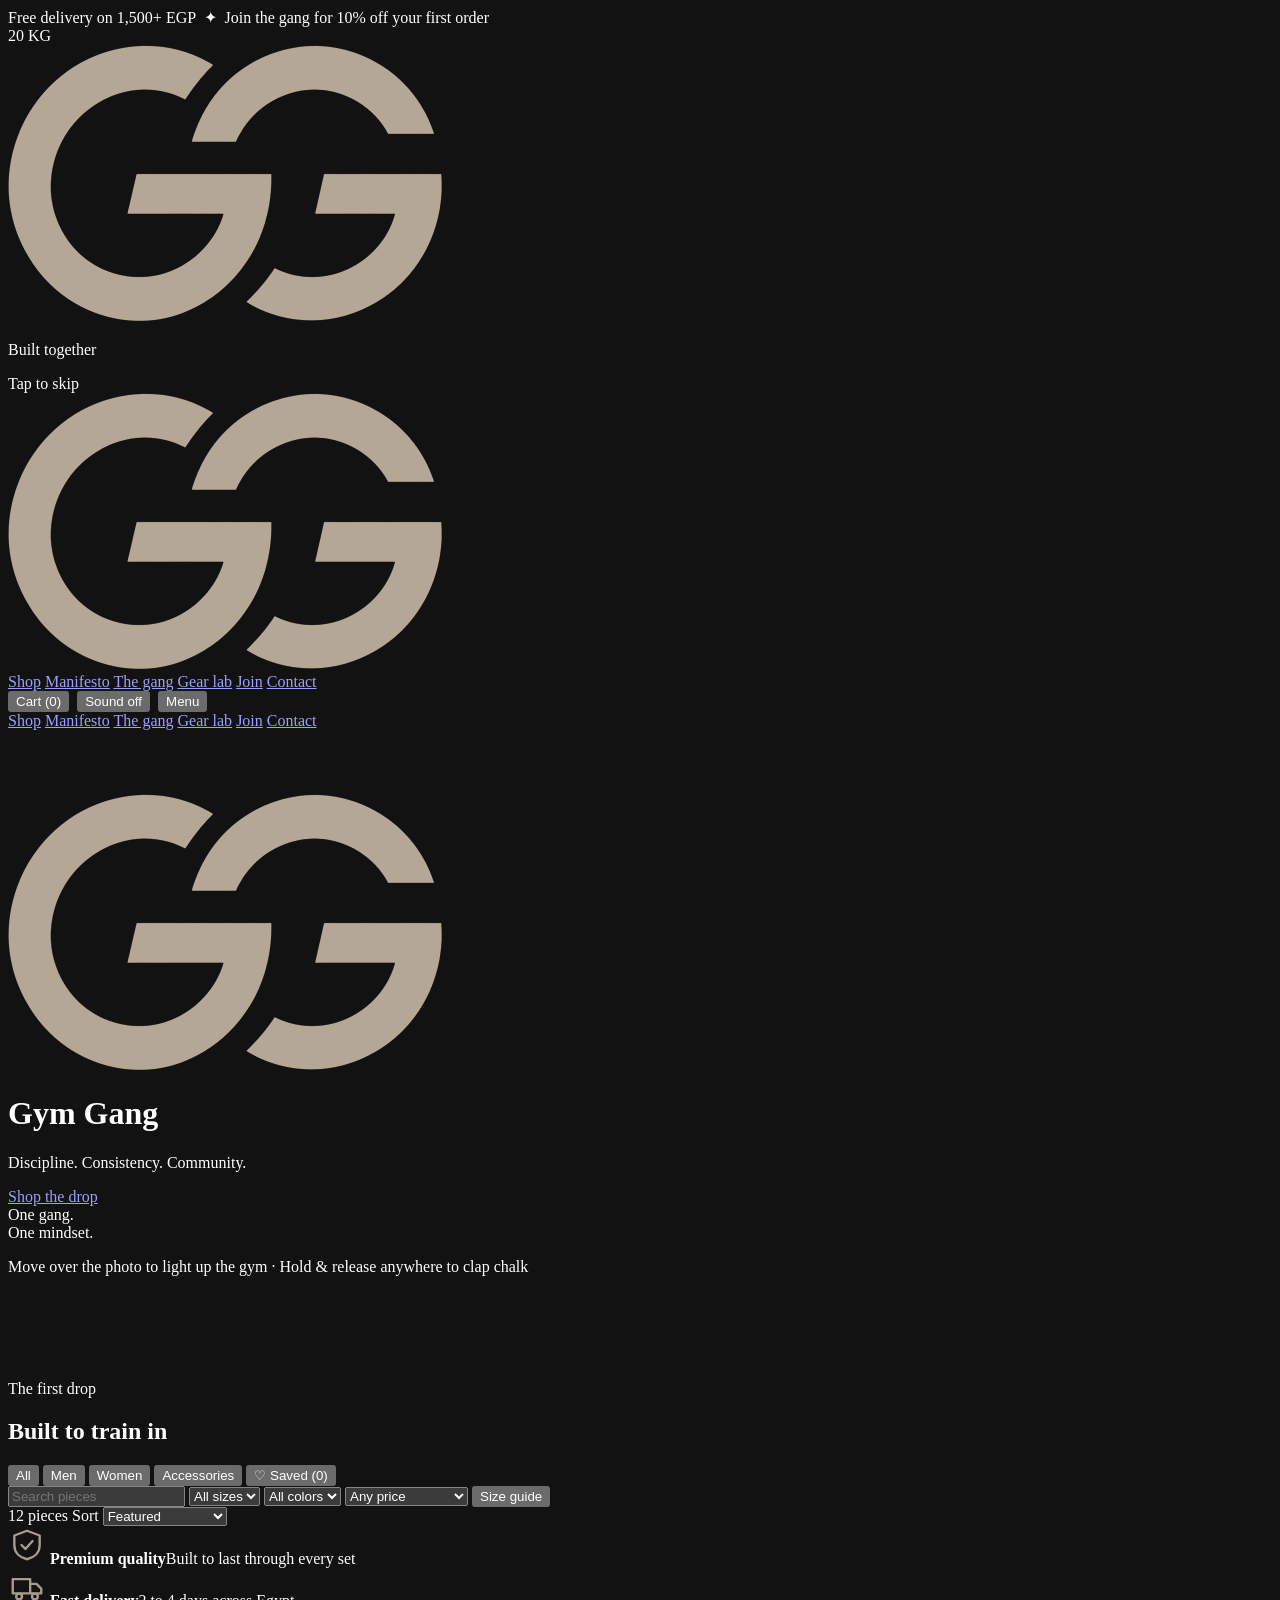
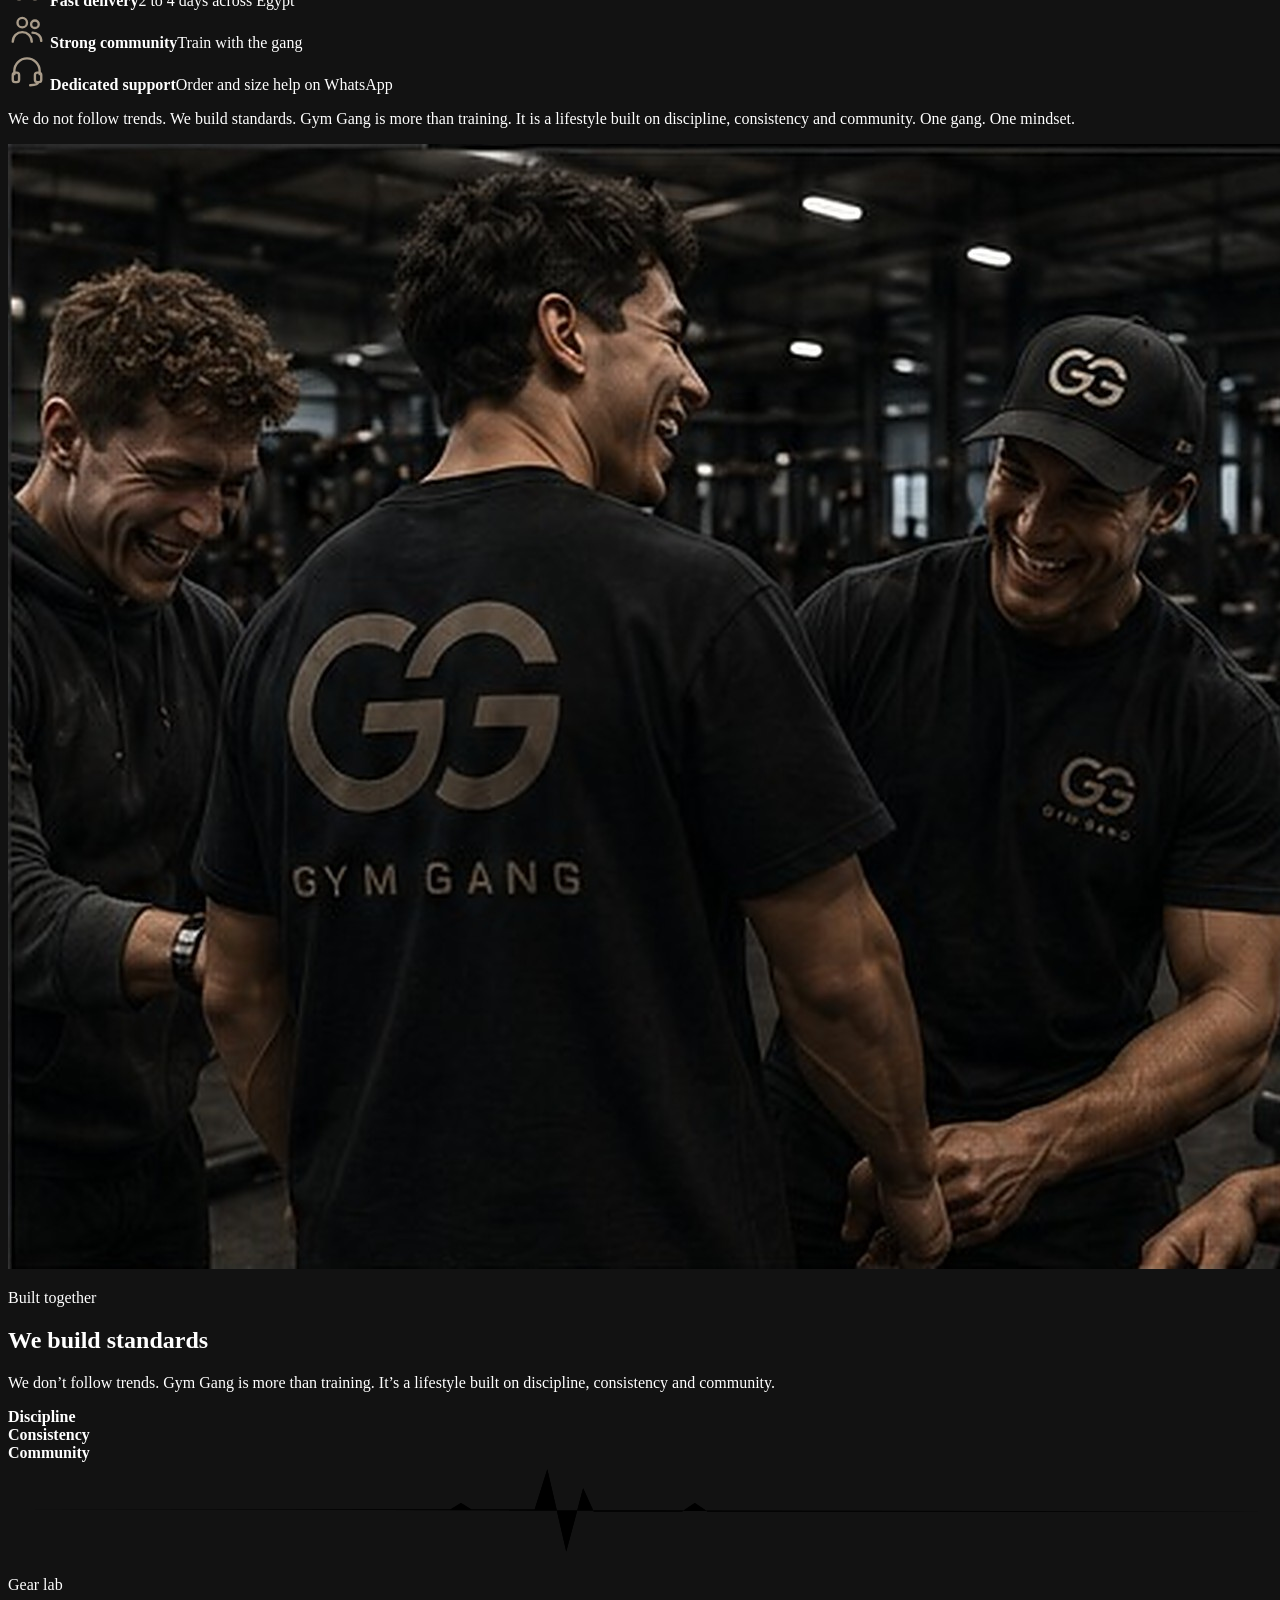
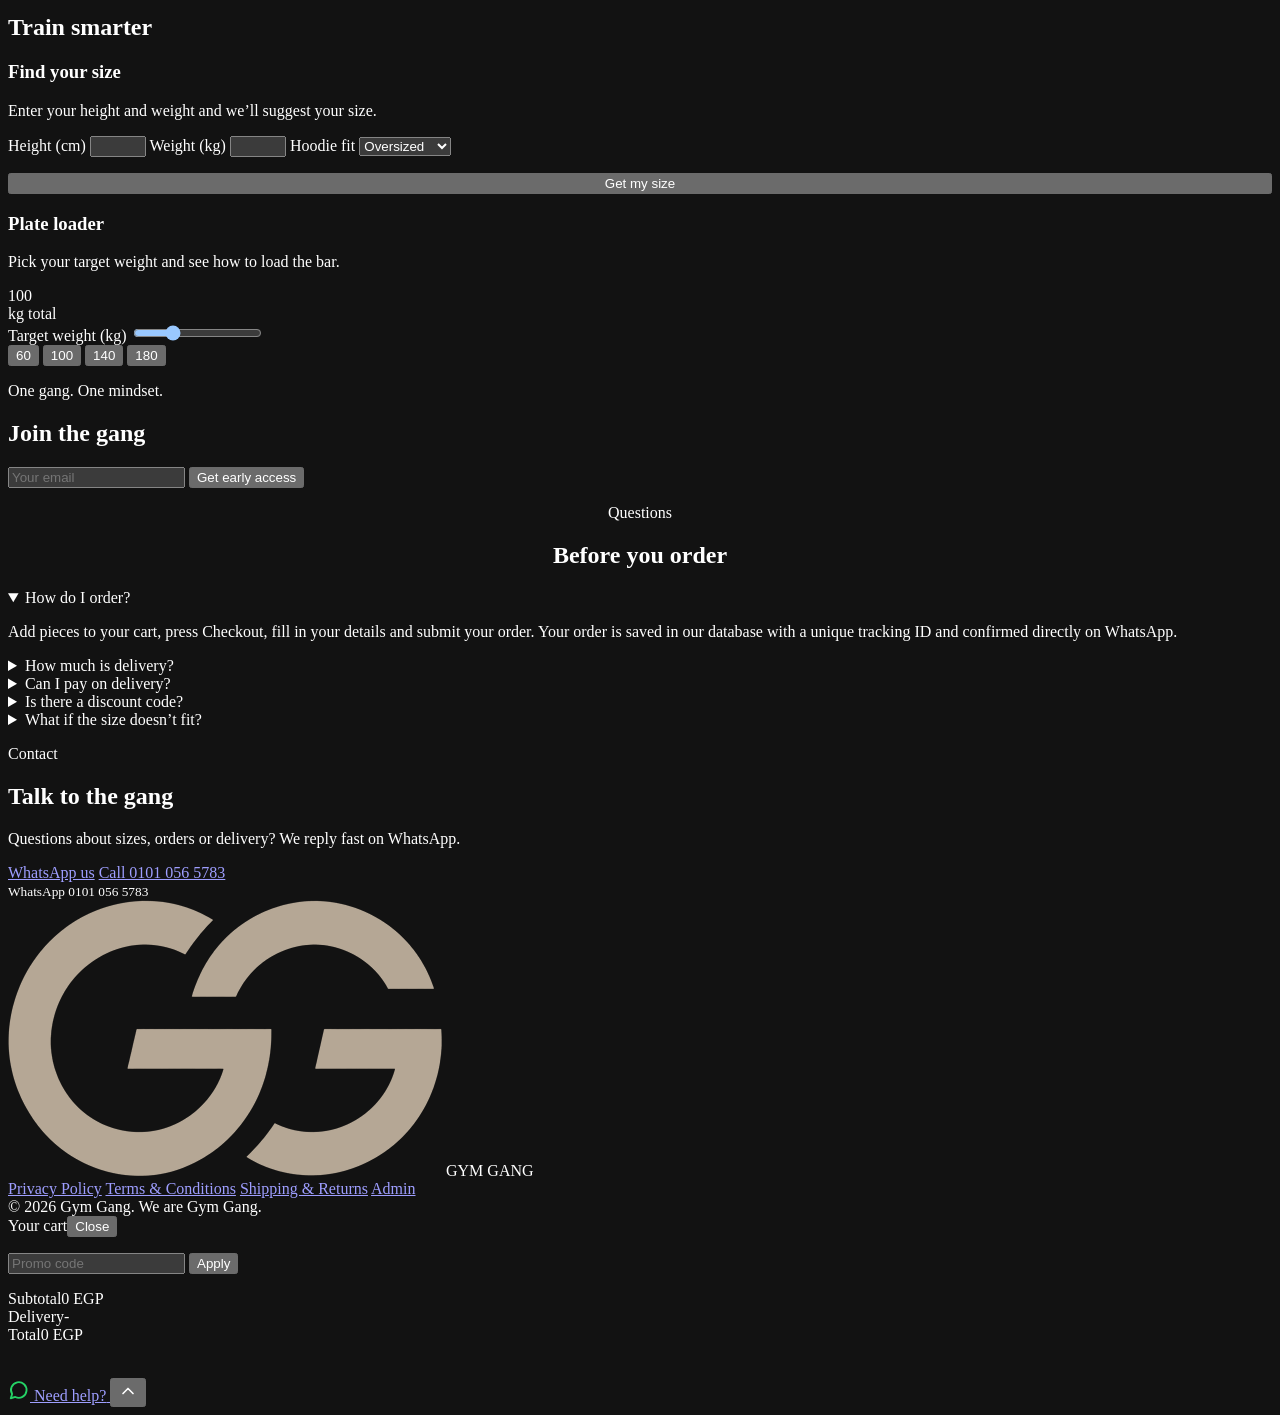
==== commit d19f3f79: "Restore full Gym_Gang (3) animations, motion pack, chalk clap, spotlight, and look with full-stack D" ====
--- a/public/index.html
+++ b/public/index.html
@@ -5,23 +5,21 @@
   <meta name="viewport" content="width=device-width, initial-scale=1, viewport-fit=cover">
   <meta name="color-scheme" content="dark">
   <title>Gym Gang | Gym Wear Built Together</title>
-  <meta name="description" content="Gym Gang makes gym wear for people who train with discipline, consistency and community. Shop Drop 01 across Egypt and order directly online or via WhatsApp.">
-  <meta name="theme-color" content="#0B0B0A">
+  <meta name="description" content="Gym Gang makes gym wear for people who train with discipline, consistency and community. Shop Drop 01 across Egypt and order in one tap.">
+  <meta name="theme-color" content="#000000">
   <link rel="canonical" href="https://gym-gang.pages.dev/">
   <meta property="og:type" content="website">
   <meta property="og:url" content="https://gym-gang.pages.dev/">
   <meta property="og:title" content="Gym Gang | Built Together">
-  <meta property="og:description" content="Gym wear built on discipline, consistency and community. 2–4 day delivery across Egypt.">
+  <meta property="og:description" content="Gym wear built on discipline, consistency and community.">
   <meta property="og:image" content="https://gym-gang.pages.dev/assets/gym-gang-og.png">
   <meta property="og:image:alt" content="Gym Gang — Gym Wear Built Together">
   <meta name="twitter:card" content="summary_large_image">
-  <link rel="icon" href="assets/favicon.svg" type="image/svg+xml">
+  <link rel="icon" href="/assets/favicon.svg" type="image/svg+xml">
   <link rel="preconnect" href="https://fonts.googleapis.com">
   <link rel="preconnect" href="https://fonts.gstatic.com" crossorigin>
-  <link href="https://fonts.googleapis.com/css2?family=Barlow+Condensed:wght@700;800&family=DM+Sans:ital,opsz,wght@0,9..40,400..700;1,9..40,400&family=Space+Mono:wght@400;700&display=swap" rel="stylesheet">
-  <link rel="stylesheet" href="css/tokens.css">
-  <link rel="stylesheet" href="css/base.css">
-  <link rel="stylesheet" href="css/storefront.css">
+  <link href="https://fonts.googleapis.com/css2?family=Anton&family=Caveat+Brush&family=Archivo:wght@400;600;800&display=swap" rel="stylesheet">
+  <link rel="stylesheet" href="/css/storefront.css">
   <script type="application/ld+json">
   {
     "@context": "https://schema.org",
@@ -42,486 +40,333 @@
   </script>
 </head>
 <body>
-  <div class="utility-bar">
-    <span><strong>DROP 01 LIVE</strong> // FREE DELIVERY ON 1,500+ EGP // JOIN THE GANG FOR 10% OFF YOUR FIRST ORDER</span>
-  </div>
-
-  <nav class="site-nav" aria-label="Primary navigation">
-    <div class="wrap nav-inner">
-      <a class="brand-mark" href="#top" aria-label="Gym Gang home">
-        <img src="assets/images/gg-logo.png" alt="Gym Gang GG mark">
-        <span>Gym Gang</span>
-      </a>
-
-      <div class="nav-links">
-        <a href="#shop">Shop Drop</a>
-        <a href="#crew">The Crew</a>
-        <a href="#lab">Gear Lab</a>
-        <a href="#faq">FAQ</a>
-        <a href="#contact">Contact</a>
-      </div>
-
-      <div class="nav-actions">
-        <button type="button" class="bag-btn" id="bag-open-btn" aria-label="Open shopping bag">
-          <span>Bag</span>
-          <span class="bag-count" id="bag-count">0</span>
-        </button>
-        <button type="button" class="menu-toggle" id="menu-toggle" aria-expanded="false" aria-controls="mobile-nav">Menu</button>
-      </div>
+  <div class="ann">Free delivery on 1,500+ EGP &nbsp;&#10022;&nbsp; Join the gang for 10% off your first order</div>
+  <div class="pg" id="pg"></div>
+  <div class="ws" id="ws" aria-hidden="true"><div id="wp"></div><span id="wk">20 KG</span></div>
+  <div class="cu" id="cu" aria-hidden="true"></div>
+  <div id="ld" role="status" aria-label="Loading Gym Gang">
+    <div class="i2">
+      <i class="i2g"></i>
+      <div class="i2l"><img src="/assets/images/gg-logo.png" alt="Gym Gang"></div>
+      <i class="i2r"></i>
+      <p class="i2t">Built together</p>
+    </div>
+    <span class="i2k">Tap to skip</span>
+  </div>
+
+  <nav>
+    <a href="#top" aria-label="Gym Gang home"><img src="/assets/images/gg-logo.png" alt="GG"></a>
+    <div class="links">
+      <a href="#shop">Shop</a>
+      <a href="#mf">Manifesto</a>
+      <a href="#gang">The gang</a>
+      <a href="#lab">Gear lab</a>
+      <a href="#join">Join</a>
+      <a href="#contact">Contact</a>
+    </div>
+    <div style="display:flex;gap:8px">
+      <button type="button" class="cart" id="cart">Cart (<span id="n">0</span>)</button>
+      <button type="button" class="snd" id="snd" aria-pressed="false">Sound off</button>
+      <button type="button" class="mb" id="mb" aria-expanded="false" aria-controls="mm">Menu</button>
     </div>
   </nav>
-
-  <div class="mobile-nav" id="mobile-nav">
-    <a href="#shop">Shop Drop</a>
-    <a href="#crew">The Crew</a>
-    <a href="#lab">Gear Lab</a>
-    <a href="#faq">FAQ</a>
+  <div class="mm" id="mm">
+    <a href="#shop">Shop</a>
+    <a href="#mf">Manifesto</a>
+    <a href="#gang">The gang</a>
+    <a href="#lab">Gear lab</a>
+    <a href="#join">Join</a>
     <a href="#contact">Contact</a>
   </div>
 
-  <main id="top">
-    <header class="hero">
-      <div class="wrap hero-grid">
-        <div>
-          <div class="hero-tag">
-            <span class="hero-dot" aria-hidden="true"></span>
-            <span class="eyebrow">First Drop // Cairo, Egypt</span>
-          </div>
-          <h1 class="display hero-title">
-            Built Together.<br>
-            <span class="accent">Worn Every Rep.</span>
-          </h1>
-          <p class="hero-lead">
-            Compression tops, heavyweight fleece, and lifting hardware designed for lifters who show up with discipline, consistency, and community.
-          </p>
-          <div class="hero-cta">
-            <a class="btn" href="#shop">Shop Drop 01</a>
-            <a class="btn btn--ghost" href="#lab">Find Your Size</a>
-          </div>
-          <dl class="hero-specs">
-            <div>
-              <dt>Collection</dt>
-              <dd>12 Pieces</dd>
-            </div>
-            <div>
-              <dt>Delivery (Egypt)</dt>
-              <dd>2–4 Days · 60 EGP</dd>
-            </div>
-            <div>
-              <dt>Checkout</dt>
-              <dd>COD · InstaPay · VF Cash</dd>
-            </div>
-          </dl>
+  <header class="hero" id="top">
+    <div class="bg"></div>
+    <div class="lit" id="lit"></div>
+    <div class="in">
+      <img class="lg" src="/assets/images/gg-logo.png" alt="Gym Gang GG logo">
+      <h1 class="d">Gym Gang</h1>
+      <p class="sp">Discipline. Consistency. Community.</p>
+      <a class="btn" href="#shop">Shop the drop</a>
+      <div class="slg" aria-hidden="true">One gang.<br>One mindset.</div>
+      <p class="hint">Move over the photo to light up the gym &middot; Hold &amp; release anywhere to clap chalk</p>
+    </div>
+  </header>
+
+  <div class="tk d" aria-hidden="true"><div id="tk"></div></div>
+
+  <section id="shop">
+    <p class="sp rv">The first drop</p>
+    <h2 class="d rv">Built to train in</h2>
+    <div class="flt" role="group" aria-label="Filter products">
+      <button type="button" data-k="all" aria-pressed="true">All</button>
+      <button type="button" data-k="men" aria-pressed="false">Men</button>
+      <button type="button" data-k="women" aria-pressed="false">Women</button>
+      <button type="button" data-k="acc" aria-pressed="false">Accessories</button>
+      <button type="button" data-k="fav" aria-pressed="false">&#9825; Saved (<span id="fc">0</span>)</button>
+    </div>
+    <div class="tools">
+      <div class="tools-left">
+        <input type="search" class="se" id="search-input" placeholder="Search pieces" aria-label="Search products" autocomplete="off">
+        <select id="filter-size" aria-label="Filter by size">
+          <option value="">All sizes</option>
+        </select>
+        <select id="filter-color" aria-label="Filter by color">
+          <option value="">All colors</option>
+        </select>
+        <select id="filter-price" aria-label="Filter by price">
+          <option value="0">Any price</option>
+          <option value="400">Up to 400 EGP</option>
+          <option value="700">Up to 700 EGP</option>
+          <option value="1000">Up to 1,000 EGP</option>
+        </select>
+        <button type="button" class="lnk" id="sgb">Size guide</button>
+      </div>
+      <div class="tools-right">
+        <span id="catalog-count">12 pieces</span>
+        <label>Sort
+          <select id="srt">
+            <option value="featured">Featured</option>
+            <option value="lo">Price: low to high</option>
+            <option value="hi">Price: high to low</option>
+            <option value="newest">Newest</option>
+            <option value="best">Best selling</option>
+          </select>
+        </label>
+      </div>
+    </div>
+    <div class="grid" id="products"></div>
+    <p class="nr" id="no-results" hidden>No pieces match your search or filters.</p>
+  </section>
+
+  <div class="tr tr2">
+    <div>
+      <svg width="38" height="38" viewBox="0 0 24 24" fill="none" stroke="#A99C8A" stroke-width="1.5" stroke-linecap="round" stroke-linejoin="round" aria-hidden="true"><path d="M12 3l8 3v6c0 5-3.5 8-8 9-4.5-1-8-4-8-9V6z"/><path d="M8.5 12l2.5 2.5 4.5-5"/></svg>
+      <span><b>Premium quality</b>Built to last through every set</span>
+    </div>
+    <div>
+      <svg width="38" height="38" viewBox="0 0 24 24" fill="none" stroke="#A99C8A" stroke-width="1.5" stroke-linecap="round" stroke-linejoin="round" aria-hidden="true"><path d="M3 7h11v9H3zM14 10h4l3 3v3h-7"/><circle cx="7" cy="18" r="1.8"/><circle cx="17" cy="18" r="1.8"/></svg>
+      <span><b>Fast delivery</b>2 to 4 days across Egypt</span>
+    </div>
+    <div>
+      <svg width="38" height="38" viewBox="0 0 24 24" fill="none" stroke="#A99C8A" stroke-width="1.5" stroke-linecap="round" stroke-linejoin="round" aria-hidden="true"><circle cx="9" cy="8" r="3"/><circle cx="17" cy="9" r="2.4"/><path d="M3 20c0-3.5 2.7-6 6-6s6 2.5 6 6M15.5 14.3c3 0 5.5 2 5.5 5.2"/></svg>
+      <span><b>Strong community</b>Train with the gang</span>
+    </div>
+    <div>
+      <svg width="38" height="38" viewBox="0 0 24 24" fill="none" stroke="#A99C8A" stroke-width="1.5" stroke-linecap="round" stroke-linejoin="round" aria-hidden="true"><path d="M4 14v-2a8 8 0 0116 0v2"/><rect x="3" y="13" width="4" height="6" rx="1.5"/><rect x="17" y="13" width="4" height="6" rx="1.5"/><path d="M19 19c0 1.5-2 2-5 2"/></svg>
+      <span><b>Dedicated support</b>Order and size help on WhatsApp</span>
+    </div>
+  </div>
+
+  <section class="mf" id="mf" aria-label="Manifesto">
+    <p id="mfp">We do not follow trends. We build standards. Gym Gang is more than training. It is a lifestyle built on discipline, consistency and community. One gang. One mindset.</p>
+  </section>
+
+  <section id="gang">
+    <div class="split">
+      <img class="rv" src="/assets/images/crew-split.jpg" alt="The Gym Gang crew laughing between sets" loading="lazy" decoding="async">
+      <div class="rv">
+        <p class="sp">Built together</p>
+        <h2 class="d">We build standards</h2>
+        <p>We don’t follow trends. Gym Gang is more than training. It’s a lifestyle built on discipline, consistency and community.</p>
+        <div class="vals">
+          <div><b class="d">Discipline</b></div>
+          <div><b class="d">Consistency</b></div>
+          <div><b class="d">Community</b></div>
         </div>
-
-        <figure class="hero-frame">
-          <img src="assets/images/hero-crew.jpg" alt="Three Gym Gang athletes wearing matte black and stone GG tees">
-          <figcaption class="hero-caption">
-            <span><strong>DROP 01 LOOKBOOK</strong> // GG CREW</span>
-            <span>DISCIPLINE · CONSISTENCY · COMMUNITY</span>
-          </figcaption>
-        </figure>
-      </div>
-    </header>
-
-    <section class="spec-strip" aria-label="Store highlights">
-      <div class="wrap spec-grid">
-        <div class="spec-cell">
-          <div class="spec-num">01 / FABRIC</div>
-          <h2>4-Way Stretch Knit</h2>
-          <p>Moisture-wicking compression builds and heavyweight cotton layers made for heavy sessions.</p>
+      </div>
+    </div>
+  </section>
+
+  <div class="ecg" aria-hidden="true">
+    <svg viewBox="0 0 1200 90" preserveAspectRatio="none">
+      <path class="b" pathLength="1" d="M0 45H420l10-6 10 6H500l12-38 18 78 16-60 10 22H640l12-8 12 8H1200"/>
+      <path class="p" pathLength="1" d="M0 45H420l10-6 10 6H500l12-38 18 78 16-60 10 22H640l12-8 12 8H1200"/>
+    </svg>
+  </div>
+
+  <section id="lab">
+    <p class="sp rv">Gear lab</p>
+    <h2 class="d rv">Train smarter</h2>
+    <div class="lab">
+      <div class="pn rv">
+        <h3 class="d">Find your size</h3>
+        <p>Enter your height and weight and we’ll suggest your size.</p>
+        <form id="sf">
+          <label for="ht">Height (cm)</label>
+          <input id="ht" type="number" inputmode="numeric" min="140" max="220" required>
+          <label for="wt">Weight (kg)</label>
+          <input id="wt" type="number" inputmode="numeric" min="35" max="200" required>
+          <label for="hf">Hoodie fit</label>
+          <select id="hf">
+            <option value="o">Oversized</option>
+            <option value="t">True to size</option>
+          </select>
+          <button class="btn" type="submit" style="margin-top:16px;width:100%">Get my size</button>
+        </form>
+        <div id="sr" role="status" aria-live="polite"></div>
+      </div>
+      <div class="pn rv">
+        <h3 class="d">Plate loader</h3>
+        <p>Pick your target weight and see how to load the bar.</p>
+        <div id="pwv">100</div><span> kg total</span>
+        <div class="pbar" id="pbar" aria-hidden="true"></div>
+        <label for="pw">Target weight (kg)</label>
+        <input id="pw" type="range" min="20" max="300" step="2.5" value="100">
+        <div class="chips">
+          <button type="button" data-w="60">60</button>
+          <button type="button" data-w="100">100</button>
+          <button type="button" data-w="140">140</button>
+          <button type="button" data-w="180">180</button>
         </div>
-        <div class="spec-cell">
-          <div class="spec-num">02 / DELIVERY</div>
-          <h2>2–4 Days Nationwide</h2>
-          <p>60 EGP flat rate anywhere in Egypt. Free shipping unlocked automatically at 1,500 EGP.</p>
-        </div>
-        <div class="spec-cell">
-          <div class="spec-num">03 / PAYMENT</div>
-          <h2>Flexible Checkout</h2>
-          <p>Pay Cash on Delivery, InstaPay, or Vodafone Cash directly with our team on WhatsApp.</p>
-        </div>
-        <div class="spec-cell">
-          <div class="spec-num">04 / FIT</div>
-          <h2>7-Day Size Exchange</h2>
-          <p>Wrong fit out of the bag? Message us within 7 days and we swap it out hassle-free.</p>
-        </div>
-      </div>
-    </section>
-
-    <section class="band" id="shop">
-      <div class="wrap">
-        <div class="section-head">
-          <div>
-            <p class="eyebrow">Catalog // The First Drop</p>
-            <h2 class="display">Built to Train In</h2>
-          </div>
-          <p class="section-note">
-            Click any product image to inspect its full studio spec sheet, pick your size below, and place your order in one tap.
-          </p>
-        </div>
-
-        <div class="shop-controls">
-          <div class="filter-pills" role="group" aria-label="Filter products by category">
-            <button type="button" class="filter-pill" data-filter="all" aria-pressed="true">All (12)</button>
-            <button type="button" class="filter-pill" data-filter="men" aria-pressed="false">Men (5)</button>
-            <button type="button" class="filter-pill" data-filter="women" aria-pressed="false">Women (1)</button>
-            <button type="button" class="filter-pill" data-filter="acc" aria-pressed="false">Accessories (6)</button>
-            <button type="button" class="filter-pill" data-filter="fav" aria-pressed="false">&#9825; Saved (<span id="fav-count">0</span>)</button>
-          </div>
-
-          <div class="sort-wrap">
-            <input type="search" class="search-input" id="search-input" placeholder="Search pieces" aria-label="Search products" autocomplete="off">
-            <select id="filter-size" aria-label="Filter by size">
-              <option value="">All sizes</option>
-            </select>
-            <select id="filter-color" aria-label="Filter by color">
-              <option value="">All colors</option>
-            </select>
-            <select id="filter-price" aria-label="Filter by price">
-              <option value="0">Any price</option>
-              <option value="400">Up to 400 EGP</option>
-              <option value="700">Up to 700 EGP</option>
-              <option value="1000">Up to 1,000 EGP</option>
-            </select>
-            <button type="button" class="guide-link" id="guide-open-btn">Size guide</button>
-            <span class="mono" id="catalog-count" style="font-size:12px;color:var(--ink-muted)">12 pieces</span>
-            <label for="sort-select" class="sr-only">Sort</label>
-            <select id="sort-select" aria-label="Sort products">
-              <option value="featured">Featured order</option>
-              <option value="low">Price: Low to high</option>
-              <option value="high">Price: High to low</option>
-              <option value="newest">Newest</option>
-              <option value="best">Best selling</option>
-            </select>
-          </div>
-        </div>
-
-        <div class="product-grid" id="product-grid"></div>
-        <p class="no-results" id="no-results" hidden>No pieces match your search or filters.</p>
-      </div>
-    </section>
-
-    <section class="band crew-band" id="crew">
-      <div class="wrap crew-grid">
-        <figure class="crew-photo">
-          <img src="assets/images/crew-split.jpg" alt="Gym Gang crew members smiling between sets wearing GG back-print tees and cap" loading="lazy" decoding="async">
-          <figcaption>
-            <span>GG-CREW // TRAINING FLOOR</span>
-            <span>ONE GANG. ONE MINDSET.</span>
-          </figcaption>
-        </figure>
-
-        <div class="crew-copy">
-          <p class="eyebrow">Built Together // Brand Standard</p>
-          <h2 class="display">We Build Standards</h2>
-          <p>
-            We do not chase hype cycles or throwaway prints. Gym Gang started on the training floor for people who respect the work, track their progression, and push the crew next to them.
-          </p>
-
-          <div class="pillars">
-            <div class="pillar">
-              <span class="pillar-idx">01 //</span>
-              <div>
-                <h3>Discipline</h3>
-                <p>Show up on tired days, hit the working sets, and keep promises to yourself.</p>
-              </div>
-            </div>
-            <div class="pillar">
-              <span class="pillar-idx">02 //</span>
-              <div>
-                <h3>Consistency</h3>
-                <p>Progress is built in boring weeks stacked back to back, not one loud highlight.</p>
-              </div>
-            </div>
-            <div class="pillar">
-              <span class="pillar-idx">03 //</span>
-              <div>
-                <h3>Community</h3>
-                <p>Training beside people with the same standard pulls everybody's floor higher.</p>
-              </div>
-            </div>
-          </div>
-
-          <a class="btn btn--dark" href="#shop">Explore Drop 01</a>
-        </div>
-      </div>
-    </section>
-
-    <section class="band" id="lab">
-      <div class="wrap">
-        <div class="section-head">
-          <div>
-            <p class="eyebrow">Gear Lab // Training Utilities</p>
-            <h2 class="display">Dial In Fit &amp; Load</h2>
-          </div>
-          <p class="section-note">
-            Estimate your compression &amp; hoodie sizing directly into the shop grid, or calculate exact Olympic bar plate loading before stepping under the bar.
-          </p>
-        </div>
-
-        <div class="lab-grid">
-          <div class="lab-card">
-            <div class="lab-card-head">
-              <h3 class="display">Find Your Size</h3>
-              <span class="eyebrow">GG-01 &amp; GG-04</span>
-            </div>
-            <p class="lab-card-sub">Enter height, weight, and preferred hoodie cut to pre-select sizes across the store.</p>
-
-            <form id="size-finder-form">
-              <div class="field-row">
-                <div class="field">
-                  <label for="sf-height">Height (cm)</label>
-                  <input id="sf-height" type="number" inputmode="numeric" min="140" max="220" placeholder="178" required>
-                </div>
-                <div class="field">
-                  <label for="sf-weight">Weight (kg)</label>
-                  <input id="sf-weight" type="number" inputmode="numeric" min="35" max="200" placeholder="76" required>
-                </div>
-              </div>
-              <div class="field">
-                <label for="sf-fit">Hoodie Fit Preference</label>
-                <select id="sf-fit">
-                  <option value="oversized">Relaxed / Oversized</option>
-                  <option value="true">True to size</option>
-                </select>
-              </div>
-              <button class="btn" type="submit" style="width:100%">Calculate My Size</button>
-            </form>
-
-            <div class="size-result" id="size-result" role="status" aria-live="polite">
-              <small style="margin-top:0">Your Compression Tee and Hoodie size estimate will appear here.</small>
-            </div>
-          </div>
-
-          <div class="lab-card">
-            <div class="lab-card-head">
-              <h3 class="display">Plate Loader</h3>
-              <span class="eyebrow">20 KG Olympic Bar</span>
-            </div>
-            <p class="lab-card-sub">Pick a working total weight to inspect exact per-side plate combinations.</p>
-
-            <div class="plate-readout">
-              <strong id="plate-weight-val">100</strong>
-              <span>kg total</span>
-            </div>
-
-            <div class="bar-stage" id="bar-stage" aria-hidden="true"></div>
-
-            <div class="field">
-              <label for="plate-range">Target Total Weight (20–300 kg)</label>
-              <input class="plate-range" id="plate-range" type="range" min="20" max="300" step="2.5" value="100">
-            </div>
-
-            <div class="weight-chips" role="group" aria-label="Common bar weights">
-              <button type="button" data-weight="60">60 kg</button>
-              <button type="button" data-weight="100">100 kg</button>
-              <button type="button" data-weight="140">140 kg</button>
-              <button type="button" data-weight="180">180 kg</button>
-              <button type="button" data-weight="220">220 kg</button>
-            </div>
-
-            <p class="plate-breakdown" id="plate-breakdown" role="status" aria-live="polite"></p>
-          </div>
-        </div>
-      </div>
-    </section>
-
-    <section class="band" id="faq" style="border-top:1px solid var(--line-dark)">
-      <div class="wrap bottom-split">
-        <div class="join-box">
-          <p class="eyebrow">Drop 02 Access // Direct</p>
-          <h2 class="display">Join the Gang</h2>
-          <p>
-            Drop your email and code GANG10 (10% off your first order) is applied to your bag straight away, plus early notice before Drop 02 restocks and new colorways go live.
-          </p>
-          <form class="join-form" id="join-form">
-            <input type="email" id="join-email" placeholder="you@example.com" aria-label="Email address" required>
-            <button class="btn" type="submit">Get early access</button>
-          </form>
-          <div class="join-msg" id="join-msg" role="status"></div>
-        </div>
-
-        <div>
-          <p class="eyebrow">Order Details // Support</p>
-          <h2 class="display" style="font-size:clamp(34px,4vw,48px);margin:8px 0 18px">Before You Order</h2>
-          <div class="faq-list">
-            <details open>
-              <summary>How do I place an order?</summary>
-              <p>Pick your sizes and add items to your bag, click Proceed to Checkout, fill in your Egypt delivery address, and submit your order. Your order is saved in our system with a unique tracking ID and confirmed directly on WhatsApp.</p>
-            </details>
-            <details>
-              <summary>How much is shipping across Egypt?</summary>
-              <p>Flat 60 EGP across Cairo, Giza, Alexandria, and all 27 governorates within 2–4 business days. Orders at or above 1,500 EGP unlock free delivery.</p>
-            </details>
-            <details>
-              <summary>What payment methods are accepted?</summary>
-              <p>You can choose Cash on Delivery, InstaPay, or Vodafone Cash inside checkout (plus online Card / Wallet payment via Paymob when enabled).</p>
-            </details>
-            <details>
-              <summary>Is there a discount code?</summary>
-              <p>Join the gang above and GANG10 (10% off your first order) is applied to your bag automatically, or type it into the promo box inside your bag.</p>
-            </details>
-            <details>
-              <summary>What if the size does not fit right?</summary>
-              <p>Message us on WhatsApp within 7 days of delivery with unworn gear and we will arrange a quick size exchange.</p>
-            </details>
-          </div>
-        </div>
-      </div>
-    </section>
-
-    <section class="band contact-band" id="contact">
-      <div class="wrap contact-inner">
-        <p class="eyebrow">Contact // Support</p>
-        <h2 class="display">Talk to the Gang</h2>
-        <p>Questions about sizes, orders or delivery? We reply fast on WhatsApp.</p>
-        <div class="contact-actions">
-          <a class="btn btn--wa" id="contact-wa-link" target="_blank" rel="noopener noreferrer" href="https://wa.me/201010565783?text=Hi%20Gym%20Gang!">WhatsApp us</a>
-          <a class="btn btn--ghost" id="contact-tel-link" href="tel:+201010565783">Call 0101 056 5783</a>
-        </div>
-      </div>
-    </section>
-  </main>
-
-  <footer class="site-footer">
-    <div class="wrap footer-inner">
-      <div class="footer-brand">
-        <img src="assets/images/gg-logo.png" alt="GG mark">
-        <span>GYM GANG // BUILT TOGETHER</span>
-      </div>
-      <div class="footer-links">
-        <a href="#privacy" data-policy="privacy">Privacy Policy</a>
-        <a href="#terms" data-policy="terms">Terms &amp; Conditions</a>
-        <a href="#shipping" data-policy="shipping">Shipping &amp; Returns</a>
-        <a href="/admin.html">Admin</a>
-      </div>
-      <span>© 2026 Gym Gang. Discipline · Consistency · Community.</span>
-    </div>
+        <p id="pr" role="status" aria-live="polite" style="margin-top:14px"></p>
+      </div>
+    </div>
+  </section>
+
+  <section class="join" id="join">
+    <p class="sp rv">One gang. One mindset.</p>
+    <h2 class="d rv">Join the gang</h2>
+    <form id="f">
+      <input type="email" id="em" placeholder="Your email" aria-label="Email" required>
+      <button class="btn" type="submit">Get early access</button>
+    </form>
+    <div class="msg" id="msg" role="status"></div>
+  </section>
+
+  <section id="faq">
+    <p class="sp rv" style="text-align:center">Questions</p>
+    <h2 class="d rv" style="text-align:center">Before you order</h2>
+    <div class="faq">
+      <details open>
+        <summary>How do I order?</summary>
+        <p>Add pieces to your cart, press Checkout, fill in your details and submit your order. Your order is saved in our database with a unique tracking ID and confirmed directly on WhatsApp.</p>
+      </details>
+      <details>
+        <summary>How much is delivery?</summary>
+        <p>60 EGP anywhere across all 27 Egyptian governorates. Free for orders of 1,500 EGP or more.</p>
+      </details>
+      <details>
+        <summary>Can I pay on delivery?</summary>
+        <p>Yes. You can also pay by InstaPay or Vodafone Cash (and online Card / Mobile Wallet via Paymob when enabled).</p>
+      </details>
+      <details>
+        <summary>Is there a discount code?</summary>
+        <p>Join the gang above and code GANG10 (10% off your first order) is applied to your cart automatically, or type it in the promo box inside your cart.</p>
+      </details>
+      <details>
+        <summary>What if the size doesn’t fit?</summary>
+        <p>Message us within 7 days and we’ll exchange it.</p>
+      </details>
+    </div>
+  </section>
+
+  <section class="ct" id="contact">
+    <p class="sp">Contact</p>
+    <h2 class="d">Talk to the gang</h2>
+    <p>Questions about sizes, orders or delivery? We reply fast on WhatsApp.</p>
+    <div class="bt">
+      <a class="g" id="contact-wa-link" target="_blank" rel="noopener" href="https://wa.me/201010565783?text=Hi%20Gym%20Gang!">WhatsApp us</a>
+      <a id="contact-tel-link" href="tel:+201010565783">Call 0101 056 5783</a>
+    </div>
+    <small>WhatsApp 0101 056 5783</small>
+  </section>
+
+  <div class="tk tk2 d" aria-hidden="true"><div id="tk2"></div></div>
+
+  <footer>
+    <img src="/assets/images/gg-logo.png" alt="GG">
+    <span class="fw">GYM GANG</span>
+    <div class="footer-links">
+      <a href="#privacy" data-policy="privacy">Privacy Policy</a>
+      <a href="#terms" data-policy="terms">Terms &amp; Conditions</a>
+      <a href="#shipping" data-policy="shipping">Shipping &amp; Returns</a>
+      <a href="/admin">Admin</a>
+    </div>
+    <span>© 2026 Gym Gang. We are Gym Gang.</span>
   </footer>
 
-  <div class="drawer-backdrop" id="drawer-backdrop"></div>
-  <aside class="bag-drawer" id="bag-drawer" aria-label="Shopping bag" aria-hidden="true">
-    <div class="drawer-head">
-      <h2 class="display">Your Bag</h2>
-      <button type="button" class="icon-close" id="drawer-close-btn">Close</button>
-    </div>
-
-    <div class="ship-meter" aria-hidden="true">
-      <div class="ship-meter-fill" id="ship-fill"></div>
-    </div>
-    <p class="ship-note" id="ship-text"></p>
-    <p class="eta-note" id="eta-note"></p>
-
-    <div class="drawer-items" id="bag-items"></div>
-
-    <div id="upsell"></div>
-
-    <div class="promo-row">
-      <input type="text" id="promo-input" placeholder="Promo code" aria-label="Promo code" autocomplete="off">
-      <button type="button" id="promo-apply-btn">Apply</button>
-    </div>
-    <p class="promo-msg" id="promo-msg" role="status" aria-live="polite"></p>
-
-    <div class="drawer-totals">
-      <div><span>Subtotal</span><span id="bag-subtotal">0 EGP</span></div>
-      <div><span>Delivery</span><span id="bag-shipping">—</span></div>
-      <div id="discount-row" hidden><span id="discount-label">Promo</span><span id="bag-discount"></span></div>
-      <div class="grand"><span>Total</span><span id="bag-total">0 EGP</span></div>
-    </div>
-
-    <button type="button" class="btn" id="checkout-toggle-btn" style="width:100%;margin-top:12px" hidden>Proceed to Checkout</button>
-
-    <form class="checkout-form" id="checkout-form" hidden>
-      <input id="ck-name" type="text" placeholder="Full name" required autocomplete="name">
-      <input id="ck-phone" type="tel" placeholder="Egyptian mobile (e.g. 01012345678)" required autocomplete="tel">
-      <input id="ck-email" type="email" placeholder="Email (optional)" autocomplete="email">
-      <select id="ck-city" aria-label="Governorate">
+  <div class="ov" id="ov"></div>
+  <aside class="dr" id="dr" aria-label="Cart">
+    <div class="dh d">Your cart<button type="button" id="x">Close</button></div>
+    <div class="bar"><div id="bf"></div></div>
+    <p id="ship"></p>
+    <p id="eta"></p>
+    <div id="items"></div>
+    <div id="ups"></div>
+    <div class="pm">
+      <input id="pc2" placeholder="Promo code" aria-label="Promo code" autocomplete="off">
+      <button type="button" id="pa">Apply</button>
+    </div>
+    <p id="pmsg" role="status" aria-live="polite"></p>
+    <div class="tot">
+      <div><span>Subtotal</span><span id="sub">0 EGP</span></div>
+      <div><span>Delivery</span><span id="dl">-</span></div>
+      <div id="dsr" hidden><span id="dsl">Promo</span><span id="dsv"></span></div>
+      <div class="g"><span>Total</span><span id="tt">0 EGP</span></div>
+    </div>
+    <button type="button" class="btn" id="co" style="width:100%;margin-top:12px" hidden>Checkout</button>
+    <form id="ck" hidden>
+      <input id="nm" placeholder="Full name" required autocomplete="name">
+      <input id="ph" type="tel" placeholder="Egyptian mobile (e.g. 01012345678)" required autocomplete="tel">
+      <input id="em2" type="email" placeholder="Email (optional)" autocomplete="email">
+      <select id="ct" aria-label="Governorate">
         <option value="Cairo">Cairo</option>
         <option value="Giza">Giza</option>
         <option value="Alexandria">Alexandria</option>
       </select>
-      <textarea id="ck-address" rows="2" placeholder="Street, building, floor, apartment" required></textarea>
-      <input id="ck-notes" type="text" placeholder="Delivery notes (optional)">
-      <label class="pay-option">
-        <input type="radio" name="payment-method" value="cod" checked>
-        <span>Cash on delivery</span>
-      </label>
-      <label class="pay-option">
-        <input type="radio" name="payment-method" value="transfer">
-        <span>InstaPay or Vodafone Cash</span>
-      </label>
-      <label class="pay-option" id="paymob-option-wrap" hidden>
-        <input type="radio" name="payment-method" value="paymob">
-        <span>Card / Mobile Wallet (Paymob)</span>
-      </label>
-      <button class="btn" type="submit" style="width:100%">Place Order &amp; Confirm on WhatsApp</button>
+      <textarea id="ad" rows="2" placeholder="Full address (street, building, floor, apartment)" required></textarea>
+      <input id="nt" placeholder="Delivery notes (optional)">
+      <label><input type="radio" name="pm" value="cod" checked style="width:auto">Cash on delivery</label>
+      <label><input type="radio" name="pm" value="transfer" style="width:auto">InstaPay or Vodafone Cash</label>
+      <label id="paymob-option-wrap" hidden><input type="radio" name="pm" value="paymob" style="width:auto">Card / Mobile Wallet (Paymob)</label>
+      <button class="btn" type="submit">Send order on WhatsApp</button>
     </form>
   </aside>
 
-  <div class="modal" id="quickview-modal" role="dialog" aria-modal="true" aria-labelledby="modal-title" aria-hidden="true">
-    <div class="modal-panel">
-      <div class="modal-media">
-        <img id="modal-img" alt="">
-      </div>
-      <div class="modal-info">
-        <button type="button" class="icon-close modal-close" id="modal-close-btn">Close</button>
-        <span class="eyebrow" id="modal-sku"></span>
-        <h2 class="display" id="modal-title"></h2>
-        <div class="modal-price" id="modal-price"></div>
-        <p class="modal-desc" id="modal-desc"></p>
-        <ul class="modal-specs" id="modal-specs"></ul>
-        <div class="p-sizes" id="modal-colors" role="group" aria-label="Select color" hidden></div>
-        <div class="p-sizes" id="modal-sizes" role="group" aria-label="Select size"></div>
-        <button type="button" class="btn" id="modal-add-btn" style="width:100%">Add to Bag</button>
-      </div>
-    </div>
-  </div>
-
-  <div class="modal" id="guide-modal" role="dialog" aria-modal="true" aria-labelledby="guide-title" aria-hidden="true">
-    <div class="modal-panel guide-panel">
-      <div class="guide-body">
-        <button type="button" class="icon-close modal-close" id="guide-close-btn">Close</button>
-        <span class="eyebrow">Fit // Drop 01</span>
-        <h2 class="display" id="guide-title">Size Guide</h2>
-        <table class="guide-table">
-          <tbody id="guide-table-body">
-            <tr><th scope="row">S</th><td>Under 65 kg</td></tr>
-            <tr><th scope="row">M</th><td>65 to 77 kg</td></tr>
-            <tr><th scope="row">L</th><td>78 to 91 kg</td></tr>
-            <tr><th scope="row">XL</th><td>92 kg and above</td></tr>
-          </tbody>
-        </table>
-        <p class="modal-desc" id="guide-note-text">Taller than 186 cm? Go one size up. 165 cm or shorter? Go one size down. Between sizes? Size up.</p>
-        <a class="btn" href="#lab" id="guide-use-btn" style="width:100%">Use the size finder</a>
-      </div>
-    </div>
-  </div>
-
-  <div class="modal" id="policy-modal" role="dialog" aria-modal="true" aria-labelledby="policy-title" aria-hidden="true">
-    <div class="modal-panel guide-panel" style="width:min(580px,100%)">
-      <div class="guide-body">
-        <button type="button" class="icon-close modal-close" id="policy-close-btn">Close</button>
-        <span class="eyebrow">Gym Gang // Store Policy</span>
-        <h2 class="display" id="policy-title">Policy</h2>
-        <div id="policy-body" class="policy-copy"></div>
-      </div>
-    </div>
-  </div>
-
-  <a class="wa-float" id="wa-help" target="_blank" rel="noopener noreferrer" aria-label="Chat on WhatsApp" href="https://wa.me/201010565783?text=Hi%20Gym%20Gang%2C%20I%20need%20help%20with%20my%20order%20%2F%20size.">
-    <svg viewBox="0 0 24 24" width="20" height="20" fill="none" stroke="#25D366" stroke-width="2" stroke-linecap="round" stroke-linejoin="round" aria-hidden="true"><path d="M3 21l1.5-4.6A8.5 8.5 0 1 1 8 19.6z"/></svg>
+  <div class="lb" id="lb"><div><img id="lbi" alt=""><p id="lbt"></p></div></div>
+
+  <div class="sgm" id="sgm" hidden>
+    <div class="sgi">
+      <div style="display:flex;justify-content:space-between;align-items:center">
+        <h3 class="d" style="margin:0">Size guide</h3>
+        <button type="button" class="lnk" id="sgx">Close</button>
+      </div>
+      <table style="margin-top:12px">
+        <tbody id="guide-table-body">
+          <tr><td><b>S</b></td><td>Under 65 kg</td></tr>
+          <tr><td><b>M</b></td><td>65 to 77 kg</td></tr>
+          <tr><td><b>L</b></td><td>78 to 91 kg</td></tr>
+          <tr><td><b>XL</b></td><td>92 kg and above</td></tr>
+        </tbody>
+      </table>
+      <p id="guide-note-text">Taller than 186 cm? Go one size up. 165 cm or shorter? Go one size down. Between sizes? Size up.</p>
+      <a class="btn" href="#lab" id="sgf" style="width:100%;text-align:center">Use the size finder</a>
+    </div>
+  </div>
+
+  <div class="sgm" id="pmo" hidden>
+    <div class="sgi">
+      <div style="display:flex;justify-content:space-between;align-items:center;margin-bottom:12px">
+        <h3 class="d" id="pmo-title" style="margin:0">Policy</h3>
+        <button type="button" class="lnk" id="pmo-close">Close</button>
+      </div>
+      <div id="pmo-body"></div>
+    </div>
+  </div>
+
+  <a class="wa" id="wa" target="_blank" rel="noopener" aria-label="Chat on WhatsApp" href="https://wa.me/201010565783?text=Hi%20Gym%20Gang%2C%20I%20need%20help%20with%20my%20order%20%2F%20size.">
+    <svg viewBox="0 0 24 24" width="22" height="22" fill="none" stroke="#25D366" stroke-width="2" stroke-linecap="round" stroke-linejoin="round"><path d="M3 21l1.5-4.6A8.5 8.5 0 1 1 8 19.6z"/></svg>
     <span>Need help?</span>
   </a>
 
-  <button type="button" class="to-top" id="to-top-btn" aria-label="Back to top">
-    <svg width="20" height="20" viewBox="0 0 24 24" fill="none" stroke="currentColor" stroke-width="2" stroke-linecap="round" stroke-linejoin="round" aria-hidden="true"><path d="M6 15l6-6 6 6"/></svg>
+  <button type="button" class="tt2" id="to-top-btn" aria-label="Back to top">
+    <svg width="20" height="20" viewBox="0 0 24 24" fill="none" stroke="currentColor" stroke-width="2" stroke-linecap="round" stroke-linejoin="round"><path d="M6 15l6-6 6 6"/></svg>
   </button>
 
   <div class="toast" id="toast" role="status" aria-live="polite"></div>
 
-  <script defer src="js/products.js"></script>
-  <script defer src="js/store.js"></script>
-  <script defer src="js/gear-lab.js"></script>
+  <script defer src="/js/products.js"></script>
+  <script defer src="/js/store.js"></script>
+  <script defer src="/js/gear-lab.js"></script>
 </body>
 </html>
--- a/css/storefront.css
+++ b/css/storefront.css
@@ -0,0 +1,1711 @@
+/* Utility Top Strip */
+.utility-bar {
+  background: var(--bg-rack);
+  border-bottom: 1px solid var(--line-dark);
+  padding: 9px var(--gutter);
+  text-align: center;
+  font-family: var(--font-mono);
+  font-size: 11px;
+  letter-spacing: 0.14em;
+  text-transform: uppercase;
+  color: var(--ink-muted);
+}
+
+.utility-bar strong {
+  color: var(--taupe-bright);
+  font-weight: 700;
+}
+
+/* Sticky Navbar */
+.site-nav {
+  position: sticky;
+  top: 0;
+  z-index: 40;
+  background: rgba(11, 11, 10, 0.92);
+  backdrop-filter: blur(12px);
+  border-bottom: 1px solid var(--line-dark);
+}
+
+.nav-inner {
+  display: flex;
+  align-items: center;
+  justify-content: space-between;
+  gap: 20px;
+  min-height: 64px;
+}
+
+.brand-mark {
+  display: inline-flex;
+  align-items: center;
+  gap: 12px;
+  text-decoration: none;
+}
+
+.brand-mark img {
+  height: 30px;
+  width: auto;
+}
+
+.brand-mark span {
+  font-family: var(--font-display);
+  font-size: 22px;
+  font-weight: 800;
+  letter-spacing: 0.06em;
+  text-transform: uppercase;
+  color: var(--ink-bone);
+}
+
+.nav-links {
+  display: flex;
+  align-items: center;
+  gap: 28px;
+}
+
+.nav-links a {
+  text-decoration: none;
+  font-family: var(--font-mono);
+  font-size: 12px;
+  letter-spacing: 0.14em;
+  text-transform: uppercase;
+  color: var(--ink-muted);
+  padding-block: 4px;
+  border-bottom: 2px solid transparent;
+  transition: color 0.2s var(--ease), border-color 0.2s var(--ease);
+}
+
+.nav-links a:hover,
+.nav-links a.is-active {
+  color: var(--ink-bone);
+  border-bottom-color: var(--taupe);
+}
+
+.nav-actions {
+  display: flex;
+  align-items: center;
+  gap: 10px;
+}
+
+.bag-btn {
+  display: inline-flex;
+  align-items: center;
+  gap: 8px;
+  padding: 9px 15px;
+  background: transparent;
+  border: 1px solid var(--taupe);
+  border-radius: var(--radius-sm);
+  color: var(--ink-bone);
+  font-family: var(--font-mono);
+  font-size: 12px;
+  font-weight: 700;
+  letter-spacing: 0.1em;
+  text-transform: uppercase;
+  cursor: pointer;
+  transition: background-color 0.2s var(--ease), color 0.2s var(--ease), transform 0.2s var(--ease);
+}
+
+.bag-btn:hover {
+  background: var(--taupe);
+  color: var(--bg-iron);
+}
+
+.bag-btn.bump {
+  transform: scale(1.08);
+}
+
+.bag-count {
+  display: inline-grid;
+  place-items: center;
+  min-width: 22px;
+  height: 20px;
+  padding-inline: 5px;
+  border-radius: 2px;
+  background: var(--taupe);
+  color: var(--bg-iron);
+  font-size: 11px;
+}
+
+.bag-btn:hover .bag-count {
+  background: var(--bg-iron);
+  color: var(--taupe);
+}
+
+.menu-toggle {
+  display: none;
+  padding: 9px 13px;
+  background: transparent;
+  border: 1px solid var(--line-strong);
+  border-radius: var(--radius-sm);
+  color: var(--ink-bone);
+  font-family: var(--font-mono);
+  font-size: 12px;
+  text-transform: uppercase;
+  cursor: pointer;
+}
+
+/* Mobile Nav Drawer */
+.mobile-nav {
+  display: none;
+  background: var(--bg-rack);
+  border-bottom: 1px solid var(--line-dark);
+  padding: 16px var(--gutter) 22px;
+}
+
+.mobile-nav.is-open {
+  display: flex;
+  flex-direction: column;
+  gap: 12px;
+}
+
+.mobile-nav a {
+  text-decoration: none;
+  font-family: var(--font-display);
+  font-size: 28px;
+  font-weight: 700;
+  text-transform: uppercase;
+  color: var(--ink-bone);
+  padding-block: 4px;
+  border-bottom: 1px solid var(--line-dark);
+}
+
+/* Editorial Hero */
+.hero {
+  padding-block: clamp(32px, 5vw, 68px) clamp(40px, 6vw, 72px);
+  border-bottom: 1px solid var(--line-dark);
+}
+
+.hero-grid {
+  display: grid;
+  grid-template-columns: minmax(0, 1.02fr) minmax(0, 1.18fr);
+  gap: clamp(28px, 4.5vw, 56px);
+  align-items: center;
+}
+
+.hero-tag {
+  display: inline-flex;
+  align-items: center;
+  gap: 10px;
+  padding: 6px 12px;
+  border: 1px solid var(--line-strong);
+  border-radius: var(--radius-sm);
+  margin-bottom: 20px;
+}
+
+.hero-dot {
+  width: 7px;
+  height: 7px;
+  border-radius: 50%;
+  background: var(--rust);
+}
+
+.hero-title {
+  font-size: clamp(50px, 6.2vw, 88px);
+  color: var(--ink-bone);
+  margin-bottom: 18px;
+}
+
+.hero-title .accent {
+  color: var(--taupe);
+}
+
+.hero-lead {
+  font-size: clamp(16px, 1.4vw, 18px);
+  color: var(--ink-muted);
+  max-width: 46ch;
+  margin-bottom: 28px;
+}
+
+.hero-cta {
+  display: flex;
+  flex-wrap: wrap;
+  gap: 12px;
+  margin-bottom: 34px;
+}
+
+.hero-specs {
+  display: grid;
+  grid-template-columns: repeat(3, minmax(0, 1fr));
+  border-top: 1px solid var(--line-dark);
+  padding-top: 18px;
+  gap: 16px;
+}
+
+.hero-specs dt {
+  font-family: var(--font-mono);
+  font-size: 11px;
+  text-transform: uppercase;
+  letter-spacing: 0.12em;
+  color: var(--ink-dim);
+}
+
+.hero-specs dd {
+  font-family: var(--font-mono);
+  font-size: 14px;
+  font-weight: 700;
+  color: var(--ink-bone);
+  margin-top: 4px;
+}
+
+.hero-frame {
+  position: relative;
+  border: 1px solid var(--line-strong);
+  border-radius: var(--radius-md);
+  background: var(--bg-card);
+  overflow: hidden;
+}
+
+.hero-frame img {
+  width: 100%;
+  aspect-ratio: 16 / 10;
+  object-fit: cover;
+  object-position: center 22%;
+}
+
+.hero-caption {
+  display: flex;
+  flex-wrap: wrap;
+  justify-content: space-between;
+  align-items: center;
+  gap: 10px;
+  padding: 12px 16px;
+  background: var(--bg-rack);
+  border-top: 1px solid var(--line-dark);
+  font-family: var(--font-mono);
+  font-size: 11px;
+  letter-spacing: 0.12em;
+  text-transform: uppercase;
+  color: var(--ink-muted);
+}
+
+.hero-caption strong {
+  color: var(--taupe-bright);
+}
+
+/* 4-Column Spec Strip */
+.spec-strip {
+  background: var(--bg-rack);
+  border-bottom: 1px solid var(--line-dark);
+}
+
+.spec-grid {
+  display: grid;
+  grid-template-columns: repeat(4, minmax(0, 1fr));
+}
+
+.spec-cell {
+  padding: 22px 20px;
+  border-right: 1px solid var(--line-dark);
+}
+
+.spec-cell:last-child {
+  border-right: 0;
+}
+
+.spec-num {
+  font-family: var(--font-mono);
+  font-size: 11px;
+  color: var(--taupe);
+  letter-spacing: 0.14em;
+  margin-bottom: 6px;
+}
+
+.spec-cell h2 {
+  font-family: var(--font-display);
+  font-size: 21px;
+  font-weight: 700;
+  letter-spacing: 0.04em;
+  text-transform: uppercase;
+  color: var(--ink-bone);
+  margin-bottom: 4px;
+}
+
+.spec-cell p {
+  font-size: 13.5px;
+  color: var(--ink-muted);
+  line-height: 1.45;
+}
+
+/* Section Spacing */
+.band {
+  padding-block: clamp(56px, 7vw, 96px);
+}
+
+.section-head {
+  display: flex;
+  flex-wrap: wrap;
+  justify-content: space-between;
+  align-items: flex-end;
+  gap: 20px;
+  margin-bottom: 28px;
+}
+
+.section-head h2 {
+  font-size: clamp(38px, 4.8vw, 60px);
+  color: var(--ink-bone);
+  margin-top: 8px;
+}
+
+.section-note {
+  max-width: 38ch;
+  font-size: 14.5px;
+  color: var(--ink-muted);
+}
+
+/* Shop Controls */
+.shop-controls {
+  display: flex;
+  flex-wrap: wrap;
+  justify-content: space-between;
+  align-items: center;
+  gap: 14px;
+  padding-bottom: 22px;
+  margin-bottom: 28px;
+  border-bottom: 1px solid var(--line-dark);
+}
+
+.filter-pills {
+  display: flex;
+  flex-wrap: wrap;
+  gap: 8px;
+}
+
+.filter-pill {
+  padding: 9px 16px;
+  border: 1px solid var(--line-dark);
+  border-radius: var(--radius-sm);
+  background: var(--bg-rack);
+  color: var(--ink-muted);
+  font-family: var(--font-mono);
+  font-size: 12px;
+  letter-spacing: 0.1em;
+  text-transform: uppercase;
+  cursor: pointer;
+  transition: border-color 0.2s var(--ease), color 0.2s var(--ease), background-color 0.2s var(--ease);
+}
+
+.filter-pill:hover {
+  border-color: var(--taupe);
+  color: var(--ink-bone);
+}
+
+.filter-pill[aria-pressed='true'] {
+  background: var(--taupe);
+  border-color: var(--taupe);
+  color: var(--bg-iron);
+  font-weight: 700;
+}
+
+.sort-wrap {
+  display: inline-flex;
+  align-items: center;
+  gap: 10px;
+}
+
+.sort-wrap label {
+  font-family: var(--font-mono);
+  font-size: 12px;
+  text-transform: uppercase;
+  letter-spacing: 0.1em;
+  color: var(--ink-dim);
+}
+
+.sort-wrap select {
+  padding: 9px 14px;
+  background: var(--bg-rack);
+  border: 1px solid var(--line-dark);
+  border-radius: var(--radius-sm);
+  color: var(--ink-bone);
+  font-family: var(--font-mono);
+  font-size: 12px;
+  cursor: pointer;
+}
+
+/* Product Grid */
+.product-grid {
+  display: grid;
+  grid-template-columns: repeat(3, minmax(0, 1fr));
+  gap: 22px;
+}
+
+.p-card {
+  display: flex;
+  flex-direction: column;
+  background: var(--bg-rack);
+  border: 1px solid var(--line-dark);
+  border-radius: var(--radius-md);
+  overflow: hidden;
+  transition: border-color 0.25s var(--ease), transform 0.25s var(--ease);
+}
+
+.p-card:hover {
+  border-color: var(--line-strong);
+  transform: translateY(-3px);
+}
+
+.p-card[hidden] {
+  display: none;
+}
+
+.p-media {
+  position: relative;
+  display: block;
+  width: 100%;
+  aspect-ratio: 10 / 11;
+  background: #000000;
+  border: 0;
+  padding: 0;
+  overflow: hidden;
+  cursor: pointer;
+  text-align: left;
+}
+
+.p-media img {
+  width: 100%;
+  height: 100%;
+  object-fit: cover;
+  object-position: center;
+  transition: transform 0.45s var(--ease);
+}
+
+.p-card:hover .p-media img {
+  transform: scale(1.03);
+}
+
+.p-body {
+  display: flex;
+  flex-direction: column;
+  flex: 1;
+  padding: 15px 18px 18px;
+  border-top: 1px solid var(--line-dark);
+}
+
+.p-kicker {
+  display: flex;
+  justify-content: space-between;
+  align-items: center;
+  margin-bottom: 6px;
+  font-family: var(--font-mono);
+  font-size: 11px;
+  letter-spacing: 0.1em;
+  text-transform: uppercase;
+  color: var(--ink-dim);
+}
+
+.p-view-link {
+  background: none;
+  border: 0;
+  padding: 0;
+  color: var(--taupe);
+  font-family: var(--font-mono);
+  font-size: 11px;
+  letter-spacing: 0.08em;
+  text-transform: uppercase;
+  cursor: pointer;
+}
+
+.p-view-link:hover {
+  color: var(--ink-bone);
+  text-decoration: underline;
+}
+
+.p-top {
+  display: flex;
+  justify-content: space-between;
+  align-items: baseline;
+  gap: 12px;
+  margin-bottom: 6px;
+}
+
+.p-top h3 {
+  font-family: var(--font-display);
+  font-size: 24px;
+  font-weight: 700;
+  text-transform: uppercase;
+  letter-spacing: 0.03em;
+  color: var(--ink-bone);
+}
+
+.p-price {
+  font-family: var(--font-mono);
+  font-size: 14px;
+  font-weight: 700;
+  color: var(--taupe-bright);
+  white-space: nowrap;
+}
+
+.p-meta {
+  font-size: 13.5px;
+  color: var(--ink-muted);
+  margin-bottom: 14px;
+}
+
+.p-sizes {
+  display: flex;
+  flex-wrap: wrap;
+  gap: 6px;
+  margin-top: auto;
+  margin-bottom: 14px;
+}
+
+.size-btn {
+  min-width: 40px;
+  padding: 7px 10px;
+  border: 1px solid var(--line-dark);
+  border-radius: var(--radius-sm);
+  background: var(--bg-iron);
+  color: var(--ink-muted);
+  font-family: var(--font-mono);
+  font-size: 12px;
+  font-weight: 700;
+  cursor: pointer;
+  transition: border-color 0.15s, background-color 0.15s, color 0.15s;
+}
+
+.size-btn:hover {
+  border-color: var(--taupe);
+  color: var(--ink-bone);
+}
+
+.size-btn[aria-pressed='true'] {
+  background: var(--taupe);
+  border-color: var(--taupe);
+  color: var(--bg-iron);
+}
+
+.add-btn {
+  width: 100%;
+  padding: 12px 14px;
+  background: transparent;
+  border: 1px solid var(--taupe);
+  border-radius: var(--radius-sm);
+  color: var(--ink-bone);
+  font-family: var(--font-mono);
+  font-size: 12px;
+  font-weight: 700;
+  letter-spacing: 0.12em;
+  text-transform: uppercase;
+  cursor: pointer;
+  transition: background-color 0.2s var(--ease), color 0.2s var(--ease);
+}
+
+.add-btn:hover,
+.add-btn.is-added {
+  background: var(--taupe);
+  color: var(--bg-iron);
+}
+
+/* Light Woven Hang-Tag Contrast Band: The Crew */
+.crew-band {
+  background: var(--bg-chalk);
+  color: var(--ink-carbon);
+  border-block: 1px solid var(--line-chalk);
+}
+
+.crew-grid {
+  display: grid;
+  grid-template-columns: minmax(0, 1.05fr) minmax(0, 0.95fr);
+  gap: clamp(28px, 5vw, 60px);
+  align-items: center;
+}
+
+.crew-photo {
+  background: var(--bg-chalk-alt);
+  border: 1px solid var(--line-chalk);
+  padding: 12px;
+  border-radius: var(--radius-md);
+}
+
+.crew-photo img {
+  width: 100%;
+  aspect-ratio: 4 / 3;
+  object-fit: cover;
+  border-radius: var(--radius-sm);
+}
+
+.crew-photo figcaption {
+  display: flex;
+  justify-content: space-between;
+  gap: 12px;
+  padding-top: 10px;
+  font-family: var(--font-mono);
+  font-size: 11px;
+  letter-spacing: 0.1em;
+  text-transform: uppercase;
+  color: var(--ink-slate);
+}
+
+.crew-copy .eyebrow {
+  color: var(--ink-slate);
+}
+
+.crew-copy h2 {
+  font-size: clamp(38px, 4.6vw, 58px);
+  color: var(--ink-carbon);
+  margin: 10px 0 16px;
+}
+
+.crew-copy > p {
+  font-size: 16.5px;
+  color: var(--ink-slate);
+  max-width: 48ch;
+  margin-bottom: 24px;
+}
+
+.pillars {
+  display: grid;
+  gap: 14px;
+  border-top: 1px solid var(--line-chalk);
+  padding-top: 20px;
+  margin-bottom: 26px;
+}
+
+.pillar {
+  display: grid;
+  grid-template-columns: 44px 1fr;
+  gap: 12px;
+  align-items: baseline;
+}
+
+.pillar-idx {
+  font-family: var(--font-mono);
+  font-size: 12px;
+  font-weight: 700;
+  color: var(--rust);
+}
+
+.pillar h3 {
+  font-family: var(--font-display);
+  font-size: 22px;
+  text-transform: uppercase;
+  letter-spacing: 0.03em;
+  color: var(--ink-carbon);
+}
+
+.pillar p {
+  font-size: 14px;
+  color: var(--ink-slate);
+}
+
+/* Gear Lab */
+.lab-grid {
+  display: grid;
+  grid-template-columns: repeat(2, minmax(0, 1fr));
+  gap: 24px;
+}
+
+.lab-card {
+  background: var(--bg-rack);
+  border: 1px solid var(--line-dark);
+  border-radius: var(--radius-md);
+  padding: clamp(22px, 3vw, 32px);
+}
+
+.lab-card-head {
+  display: flex;
+  justify-content: space-between;
+  align-items: baseline;
+  gap: 12px;
+  padding-bottom: 14px;
+  border-bottom: 1px solid var(--line-dark);
+  margin-bottom: 16px;
+}
+
+.lab-card h3 {
+  font-family: var(--font-display);
+  font-size: 30px;
+  text-transform: uppercase;
+  color: var(--ink-bone);
+}
+
+.lab-card-sub {
+  font-size: 14.5px;
+  color: var(--ink-muted);
+  margin-bottom: 18px;
+}
+
+.field-row {
+  display: grid;
+  grid-template-columns: 1fr 1fr;
+  gap: 12px;
+}
+
+.field {
+  margin-bottom: 14px;
+}
+
+.field label {
+  display: block;
+  font-family: var(--font-mono);
+  font-size: 11px;
+  letter-spacing: 0.12em;
+  text-transform: uppercase;
+  color: var(--taupe);
+  margin-bottom: 6px;
+}
+
+.field input,
+.field select {
+  width: 100%;
+  padding: 11px 12px;
+  background: var(--bg-iron);
+  border: 1px solid var(--line-dark);
+  border-radius: var(--radius-sm);
+  color: var(--ink-bone);
+  font-size: 15px;
+}
+
+.size-result {
+  margin-top: 16px;
+  padding: 14px 16px;
+  background: var(--bg-panel);
+  border: 1px solid var(--line-strong);
+  border-radius: var(--radius-sm);
+  min-height: 76px;
+}
+
+.size-result strong {
+  font-family: var(--font-display);
+  font-size: 28px;
+  color: var(--taupe-bright);
+  margin-inline: 6px;
+}
+
+.size-result small {
+  display: block;
+  margin-top: 4px;
+  color: var(--ink-muted);
+  font-size: 13px;
+}
+
+.apply-size-btn {
+  margin-top: 10px;
+  padding: 7px 12px;
+  background: var(--taupe);
+  color: var(--bg-iron);
+  border: 0;
+  border-radius: var(--radius-sm);
+  font-family: var(--font-mono);
+  font-size: 11px;
+  font-weight: 700;
+  text-transform: uppercase;
+  cursor: pointer;
+}
+
+/* Plate Loader */
+.plate-readout {
+  display: flex;
+  align-items: baseline;
+  gap: 8px;
+}
+
+.plate-readout strong {
+  font-family: var(--font-display);
+  font-size: 52px;
+  line-height: 1;
+  color: var(--taupe-bright);
+}
+
+.plate-readout span {
+  font-family: var(--font-mono);
+  font-size: 12px;
+  text-transform: uppercase;
+  color: var(--ink-muted);
+}
+
+.bar-stage {
+  display: flex;
+  align-items: center;
+  justify-content: center;
+  height: 112px;
+  margin: 14px 0;
+  padding-inline: 10px;
+  background: var(--bg-iron);
+  border: 1px solid var(--line-dark);
+  border-radius: var(--radius-sm);
+  overflow: hidden;
+}
+
+.bar-side {
+  display: flex;
+  align-items: center;
+  gap: 3px;
+}
+
+.bar-shaft {
+  height: 8px;
+  width: min(110px, 24%);
+  background: #736b5f;
+}
+
+.bar-side i {
+  display: block;
+  border-radius: 2px;
+}
+
+.plate-range {
+  width: 100%;
+  accent-color: var(--taupe);
+  cursor: pointer;
+}
+
+.weight-chips {
+  display: flex;
+  flex-wrap: wrap;
+  gap: 8px;
+  margin-top: 12px;
+}
+
+.weight-chips button {
+  flex: 1 1 64px;
+  padding: 8px 10px;
+  background: var(--bg-iron);
+  border: 1px solid var(--line-dark);
+  border-radius: var(--radius-sm);
+  font-family: var(--font-mono);
+  font-size: 12px;
+  color: var(--ink-bone);
+  cursor: pointer;
+}
+
+.weight-chips button:hover {
+  border-color: var(--taupe);
+}
+
+.plate-breakdown {
+  margin-top: 14px;
+  font-family: var(--font-mono);
+  font-size: 12.5px;
+  color: var(--ink-muted);
+  min-height: 2.6em;
+}
+
+/* Early Access + FAQ */
+.bottom-split {
+  display: grid;
+  grid-template-columns: minmax(0, 0.9fr) minmax(0, 1.1fr);
+  gap: clamp(28px, 5vw, 60px);
+  align-items: start;
+}
+
+.join-box {
+  background: var(--bg-rack);
+  border: 1px solid var(--line-strong);
+  border-radius: var(--radius-md);
+  padding: clamp(24px, 3.5vw, 34px);
+}
+
+.join-box h2 {
+  font-size: clamp(32px, 3.8vw, 44px);
+  margin: 8px 0 12px;
+}
+
+.join-box p {
+  font-size: 15px;
+  color: var(--ink-muted);
+  margin-bottom: 20px;
+}
+
+.join-form {
+  display: grid;
+  gap: 10px;
+}
+
+.join-form input {
+  padding: 13px 14px;
+  background: var(--bg-iron);
+  border: 1px solid var(--line-dark);
+  border-radius: var(--radius-sm);
+  color: var(--ink-bone);
+}
+
+.join-msg {
+  margin-top: 12px;
+  font-size: 13.5px;
+  color: var(--taupe-bright);
+  min-height: 1.4em;
+}
+
+.faq-list details {
+  border-bottom: 1px solid var(--line-dark);
+  padding-block: 16px;
+}
+
+.faq-list summary {
+  cursor: pointer;
+  list-style: none;
+  display: flex;
+  justify-content: space-between;
+  align-items: center;
+  gap: 16px;
+  font-weight: 700;
+  font-size: 16px;
+  color: var(--ink-bone);
+}
+
+.faq-list summary::-webkit-details-marker {
+  display: none;
+}
+
+.faq-list summary::after {
+  content: '+';
+  font-family: var(--font-mono);
+  font-size: 18px;
+  color: var(--taupe);
+}
+
+.faq-list details[open] summary::after {
+  content: '−';
+}
+
+.faq-list details p {
+  margin-top: 10px;
+  font-size: 14.5px;
+  color: var(--ink-muted);
+  max-width: 58ch;
+}
+
+/* Footer */
+.site-footer {
+  border-top: 1px solid var(--line-dark);
+  background: var(--bg-rack);
+  padding-block: 28px;
+}
+
+.footer-inner {
+  display: flex;
+  flex-wrap: wrap;
+  justify-content: space-between;
+  align-items: center;
+  gap: 16px;
+  font-family: var(--font-mono);
+  font-size: 12px;
+  color: var(--ink-muted);
+}
+
+.footer-brand {
+  display: inline-flex;
+  align-items: center;
+  gap: 10px;
+}
+
+.footer-brand img {
+  height: 24px;
+  width: auto;
+}
+
+/* Cart Slide-Over Drawer */
+.drawer-backdrop {
+  position: fixed;
+  inset: 0;
+  background: rgba(0, 0, 0, 0.72);
+  opacity: 0;
+  pointer-events: none;
+  transition: opacity 0.25s var(--ease);
+  z-index: 60;
+}
+
+.drawer-backdrop.is-open {
+  opacity: 1;
+  pointer-events: auto;
+}
+
+.bag-drawer {
+  position: fixed;
+  top: 0;
+  right: 0;
+  bottom: 0;
+  width: min(450px, 100%);
+  background: var(--bg-rack);
+  border-left: 1px solid var(--line-strong);
+  z-index: 70;
+  transform: translateX(104%);
+  transition: transform 0.3s var(--ease);
+  display: flex;
+  flex-direction: column;
+  padding: 20px;
+}
+
+.bag-drawer.is-open {
+  transform: translateX(0);
+}
+
+.drawer-head {
+  display: flex;
+  justify-content: space-between;
+  align-items: center;
+  padding-bottom: 12px;
+  border-bottom: 1px solid var(--line-dark);
+}
+
+.drawer-head h2 {
+  font-size: 28px;
+}
+
+.icon-close {
+  background: transparent;
+  border: 1px solid var(--line-dark);
+  border-radius: var(--radius-sm);
+  color: var(--taupe);
+  padding: 6px 12px;
+  font-family: var(--font-mono);
+  font-size: 12px;
+  text-transform: uppercase;
+  cursor: pointer;
+}
+
+.icon-close:hover {
+  border-color: var(--taupe);
+  color: var(--ink-bone);
+}
+
+.ship-meter {
+  height: 5px;
+  background: var(--bg-iron);
+  border-radius: 99px;
+  overflow: hidden;
+  margin: 12px 0 8px;
+}
+
+.ship-meter-fill {
+  height: 100%;
+  width: 0;
+  background: var(--taupe);
+  transition: width 0.35s var(--ease);
+}
+
+.ship-note {
+  font-size: 13px;
+  color: var(--ink-muted);
+  margin-bottom: 12px;
+}
+
+.drawer-items {
+  flex: 1;
+  overflow-y: auto;
+}
+
+.bag-item {
+  display: grid;
+  grid-template-columns: 68px 1fr auto;
+  gap: 12px;
+  align-items: center;
+  padding: 12px 0;
+  border-bottom: 1px solid var(--line-dark);
+}
+
+.bag-item img {
+  width: 68px;
+  height: 74px;
+  object-fit: cover;
+  border-radius: var(--radius-sm);
+  background: var(--bg-card);
+}
+
+.bag-item h4 {
+  font-size: 15px;
+  font-weight: 700;
+  color: var(--ink-bone);
+}
+
+.bag-item small {
+  font-family: var(--font-mono);
+  font-size: 11.5px;
+  color: var(--ink-muted);
+}
+
+.qty-ctrl {
+  display: inline-flex;
+  align-items: center;
+  gap: 8px;
+  margin-top: 6px;
+}
+
+.qty-ctrl button {
+  width: 26px;
+  height: 26px;
+  background: var(--bg-iron);
+  border: 1px solid var(--line-dark);
+  border-radius: var(--radius-sm);
+  color: var(--ink-bone);
+  cursor: pointer;
+}
+
+.remove-link {
+  margin-top: 6px;
+  background: none;
+  border: 0;
+  color: var(--ink-dim);
+  font-family: var(--font-mono);
+  font-size: 11px;
+  text-decoration: underline;
+  cursor: pointer;
+}
+
+.drawer-totals {
+  padding-top: 12px;
+  border-top: 1px solid var(--line-dark);
+  font-size: 14px;
+}
+
+.drawer-totals > div {
+  display: flex;
+  justify-content: space-between;
+  margin-bottom: 5px;
+  color: var(--ink-muted);
+}
+
+.drawer-totals .grand {
+  margin-top: 6px;
+  font-family: var(--font-mono);
+  font-size: 17px;
+  font-weight: 700;
+  color: var(--taupe-bright);
+}
+
+.checkout-form {
+  display: grid;
+  gap: 9px;
+  margin-top: 12px;
+  max-height: 44vh;
+  overflow-y: auto;
+}
+
+.checkout-form input,
+.checkout-form select,
+.checkout-form textarea {
+  width: 100%;
+  padding: 10px 12px;
+  background: var(--bg-iron);
+  border: 1px solid var(--line-dark);
+  border-radius: var(--radius-sm);
+  color: var(--ink-bone);
+  font-size: 14px;
+}
+
+.pay-option {
+  display: flex;
+  align-items: center;
+  gap: 8px;
+  font-size: 13.5px;
+  color: var(--ink-bone);
+}
+
+.pay-option input {
+  width: auto;
+}
+
+/* Quick-View / Spec Modal */
+.modal {
+  position: fixed;
+  inset: 0;
+  z-index: 80;
+  display: none;
+  place-items: center;
+  padding: 20px;
+  background: rgba(0, 0, 0, 0.88);
+}
+
+.modal.is-open {
+  display: grid;
+}
+
+.modal-panel {
+  position: relative;
+  width: min(860px, 100%);
+  max-height: 90vh;
+  overflow-y: auto;
+  background: var(--bg-rack);
+  border: 1px solid var(--line-strong);
+  border-radius: var(--radius-md);
+  display: grid;
+  grid-template-columns: minmax(0, 1.05fr) minmax(0, 0.95fr);
+}
+
+.modal-media {
+  background: var(--bg-card);
+  display: grid;
+  place-items: center;
+  padding: 16px;
+}
+
+.modal-media img {
+  max-height: 74vh;
+  width: auto;
+  object-fit: contain;
+}
+
+.modal-info {
+  display: flex;
+  flex-direction: column;
+  padding: 24px;
+  border-left: 1px solid var(--line-dark);
+}
+
+.modal-close {
+  align-self: flex-end;
+  margin-bottom: 12px;
+}
+
+.modal-info h2 {
+  font-size: 38px;
+  margin: 6px 0;
+}
+
+.modal-price {
+  font-family: var(--font-mono);
+  font-size: 18px;
+  font-weight: 700;
+  color: var(--taupe-bright);
+  margin-bottom: 14px;
+}
+
+.modal-desc {
+  font-size: 15px;
+  color: var(--ink-muted);
+  margin-bottom: 18px;
+}
+
+.modal-specs {
+  list-style: none;
+  display: grid;
+  gap: 8px;
+  margin-bottom: 22px;
+  padding-top: 14px;
+  border-top: 1px solid var(--line-dark);
+  font-family: var(--font-mono);
+  font-size: 12px;
+  color: var(--ink-bone);
+}
+
+.modal-specs li::before {
+  content: '— ';
+  color: var(--taupe);
+}
+
+/* Toast Notification */
+.toast {
+  position: fixed;
+  left: 50%;
+  bottom: 22px;
+  transform: translate(-50%, calc(100% + 40px));
+  opacity: 0;
+  pointer-events: none;
+  padding: 12px 22px;
+  background: var(--taupe);
+  color: var(--bg-iron);
+  border-radius: var(--radius-sm);
+  font-family: var(--font-mono);
+  font-size: 12.5px;
+  font-weight: 700;
+  z-index: 90;
+  transition: transform 0.25s var(--ease), opacity 0.2s var(--ease);
+}
+
+.toast.is-open {
+  transform: translate(-50%, 0);
+  opacity: 1;
+}
+
+/* Responsive Breakpoints */
+@media (max-width: 980px) {
+  .product-grid {
+    grid-template-columns: repeat(2, minmax(0, 1fr));
+  }
+  .spec-grid {
+    grid-template-columns: repeat(2, minmax(0, 1fr));
+  }
+  .spec-cell {
+    border-bottom: 1px solid var(--line-dark);
+  }
+  .hero-grid,
+  .crew-grid,
+  .lab-grid,
+  .bottom-split,
+  .modal-panel {
+    grid-template-columns: 1fr;
+  }
+  .modal-info {
+    border-left: 0;
+    border-top: 1px solid var(--line-dark);
+  }
+}
+
+@media (max-width: 720px) {
+  .nav-links {
+    display: none;
+  }
+  .menu-toggle {
+    display: inline-flex;
+  }
+  .hero-specs {
+    grid-template-columns: 1fr;
+    gap: 10px;
+  }
+  .spec-grid,
+  .field-row {
+    grid-template-columns: 1fr;
+  }
+  .spec-cell {
+    border-right: 0;
+  }
+}
+
+@media (max-width: 540px) {
+  .product-grid {
+    grid-template-columns: 1fr;
+  }
+}
+
+/* ===== Features ported from Gym_Gang (3): wishlist, search, size guide, promo, upsell, contact ===== */
+.p-card {
+  position: relative;
+}
+
+.hrt {
+  position: absolute;
+  top: 10px;
+  right: 10px;
+  z-index: 2;
+  display: grid;
+  place-items: center;
+  width: 38px;
+  height: 38px;
+  border: 1px solid var(--line-strong);
+  border-radius: 50%;
+  background: rgba(11, 11, 10, 0.78);
+  color: var(--ink-bone);
+  cursor: pointer;
+  transition: border-color 0.2s var(--ease), color 0.2s var(--ease), transform 0.15s var(--ease);
+}
+
+.hrt svg {
+  width: 18px;
+  height: 18px;
+  fill: none;
+  stroke: currentColor;
+  stroke-width: 1.8;
+}
+
+.hrt:hover {
+  border-color: var(--taupe);
+}
+
+.hrt:active {
+  transform: scale(0.92);
+}
+
+.hrt[aria-pressed='true'] {
+  color: var(--rust);
+  border-color: var(--rust);
+}
+
+.hrt[aria-pressed='true'] svg {
+  fill: currentColor;
+}
+
+.sort-wrap {
+  flex-wrap: wrap;
+  justify-content: flex-end;
+}
+
+.search-input {
+  width: min(220px, 100%);
+  padding: 9px 14px;
+  background: var(--bg-rack);
+  border: 1px solid var(--line-dark);
+  border-radius: var(--radius-sm);
+  color: var(--ink-bone);
+  font-family: var(--font-mono);
+  font-size: 12px;
+}
+
+.search-input::placeholder {
+  color: var(--ink-dim);
+}
+
+.search-input:focus,
+.promo-row input:focus {
+  outline: none;
+  border-color: var(--taupe);
+}
+
+.guide-link {
+  background: none;
+  border: 0;
+  padding: 4px 2px;
+  color: var(--taupe);
+  font-family: var(--font-mono);
+  font-size: 12px;
+  letter-spacing: 0.1em;
+  text-transform: uppercase;
+  text-decoration: underline;
+  text-underline-offset: 4px;
+  cursor: pointer;
+}
+
+.guide-link:hover {
+  color: var(--ink-bone);
+}
+
+.no-results {
+  padding: 36px 0;
+  text-align: center;
+  font-family: var(--font-mono);
+  font-size: 13px;
+  color: var(--ink-muted);
+}
+
+/* Size guide modal */
+.guide-panel {
+  grid-template-columns: 1fr;
+  width: min(460px, 100%);
+}
+
+.guide-body {
+  display: flex;
+  flex-direction: column;
+  padding: 24px;
+}
+
+.guide-body h2 {
+  font-size: 38px;
+  margin: 6px 0 14px;
+}
+
+.guide-table {
+  width: 100%;
+  margin-bottom: 14px;
+  border-collapse: collapse;
+}
+
+.guide-table th,
+.guide-table td {
+  padding: 11px 4px;
+  border-bottom: 1px solid var(--line-dark);
+  text-align: left;
+}
+
+.guide-table th {
+  width: 64px;
+  font-family: var(--font-display);
+  font-size: 24px;
+  color: var(--taupe-bright);
+}
+
+/* Contact */
+.contact-band {
+  background: var(--bg-rack);
+  border-top: 1px solid var(--line-dark);
+  text-align: center;
+}
+
+.contact-inner h2 {
+  font-size: clamp(36px, 4.4vw, 54px);
+  margin: 8px 0 12px;
+}
+
+.contact-inner > p:not(.eyebrow) {
+  max-width: 46ch;
+  margin: 0 auto 24px;
+  color: var(--ink-muted);
+}
+
+.contact-actions {
+  display: flex;
+  flex-wrap: wrap;
+  justify-content: center;
+  gap: 12px;
+}
+
+.btn--wa {
+  background: #25d366;
+  border-color: #25d366;
+  color: #0b0b0a;
+}
+
+.btn--wa:hover {
+  background: var(--ink-bone);
+  border-color: var(--ink-bone);
+}
+
+/* Floating helpers */
+.wa-float,
+.to-top {
+  position: fixed;
+  bottom: calc(16px + env(safe-area-inset-bottom, 0px));
+  z-index: 35;
+  background: var(--bg-rack);
+  border: 1px solid var(--taupe);
+  color: var(--ink-bone);
+  transition: background-color 0.2s var(--ease), color 0.2s var(--ease), opacity 0.2s var(--ease);
+}
+
+.wa-float {
+  left: 14px;
+  display: inline-flex;
+  align-items: center;
+  gap: 8px;
+  padding: 11px 16px;
+  border-radius: var(--radius-sm);
+  font-family: var(--font-mono);
+  font-size: 12px;
+  font-weight: 700;
+  letter-spacing: 0.06em;
+  text-decoration: none;
+}
+
+.wa-float:hover,
+.to-top:hover {
+  background: var(--taupe);
+  color: var(--bg-iron);
+}
+
+.to-top {
+  right: 14px;
+  display: grid;
+  place-items: center;
+  width: 44px;
+  height: 44px;
+  border-radius: var(--radius-sm);
+  cursor: pointer;
+  opacity: 0;
+  pointer-events: none;
+}
+
+.to-top.is-visible {
+  opacity: 1;
+  pointer-events: auto;
+}
+
+@media (max-width: 520px) {
+  .wa-float span {
+    display: none;
+  }
+  .wa-float {
+    padding: 12px;
+  }
+}
+
+/* Bag: promo, upsell, delivery estimate, discount row */
+.bag-drawer {
+  overflow-y: auto;
+}
+
+.drawer-items {
+  flex: 1 0 110px;
+  overflow: visible;
+}
+
+.checkout-form {
+  max-height: none;
+  overflow: visible;
+}
+
+.bag-btn.has-items:not(.bump) {
+  animation: bag-glow 2s ease-in-out infinite;
+}
+
+@keyframes bag-glow {
+  50% {
+    box-shadow: 0 0 0 6px rgba(184, 169, 149, 0.18);
+  }
+}
+
+.eta-note {
+  margin: -4px 0 10px;
+  font-family: var(--font-mono);
+  font-size: 12px;
+  color: var(--ink-muted);
+}
+
+.eta-note:empty {
+  display: none;
+}
+
+.promo-row {
+  display: flex;
+  gap: 8px;
+  margin-top: 12px;
+}
+
+.promo-row input {
+  flex: 1;
+  min-width: 0;
+  padding: 10px 12px;
+  background: var(--bg-iron);
+  border: 1px solid var(--line-dark);
+  border-radius: var(--radius-sm);
+  color: var(--ink-bone);
+  font-family: var(--font-mono);
+  font-size: 13px;
+  text-transform: uppercase;
+}
+
+.promo-row button {
+  padding: 0 16px;
+  background: transparent;
+  border: 1px solid var(--taupe);
+  border-radius: var(--radius-sm);
+  color: var(--taupe);
+  font-family: var(--font-mono);
+  font-size: 12px;
+  font-weight: 700;
+  letter-spacing: 0.08em;
+  text-transform: uppercase;
+  cursor: pointer;
+}
+
+.promo-row button:hover {
+  background: var(--taupe);
+  color: var(--bg-iron);
+}
+
+.promo-msg {
+  min-height: 1.3em;
+  margin: 4px 0 8px;
+  font-size: 13px;
+  color: var(--taupe-bright);
+}
+
+.upsell {
+  display: grid;
+  grid-template-columns: 54px 1fr auto;
+  gap: 12px;
+  align-items: center;
+  padding: 10px;
+  margin-top: 10px;
+  border: 1px dashed var(--taupe);
+  border-radius: var(--radius-sm);
+  font-size: 14px;
+}
+
+.upsell img {
+  width: 54px;
+  height: 54px;
+  object-fit: cover;
+  border-radius: var(--radius-sm);
+}
+
+.upsell small {
+  display: block;
+  font-family: var(--font-mono);
+  font-size: 11px;
+  letter-spacing: 0.06em;
+  text-transform: uppercase;
+  color: var(--taupe);
+}
+
+.upsell button {
+  padding: 9px 16px;
+  background: var(--taupe);
+  border: 0;
+  border-radius: var(--radius-sm);
+  color: var(--bg-iron);
+  font-family: var(--font-mono);
+  font-size: 12px;
+  font-weight: 700;
+  cursor: pointer;
+}
+
+.drawer-totals #discount-row span:last-child {
+  color: var(--taupe-bright);
+}
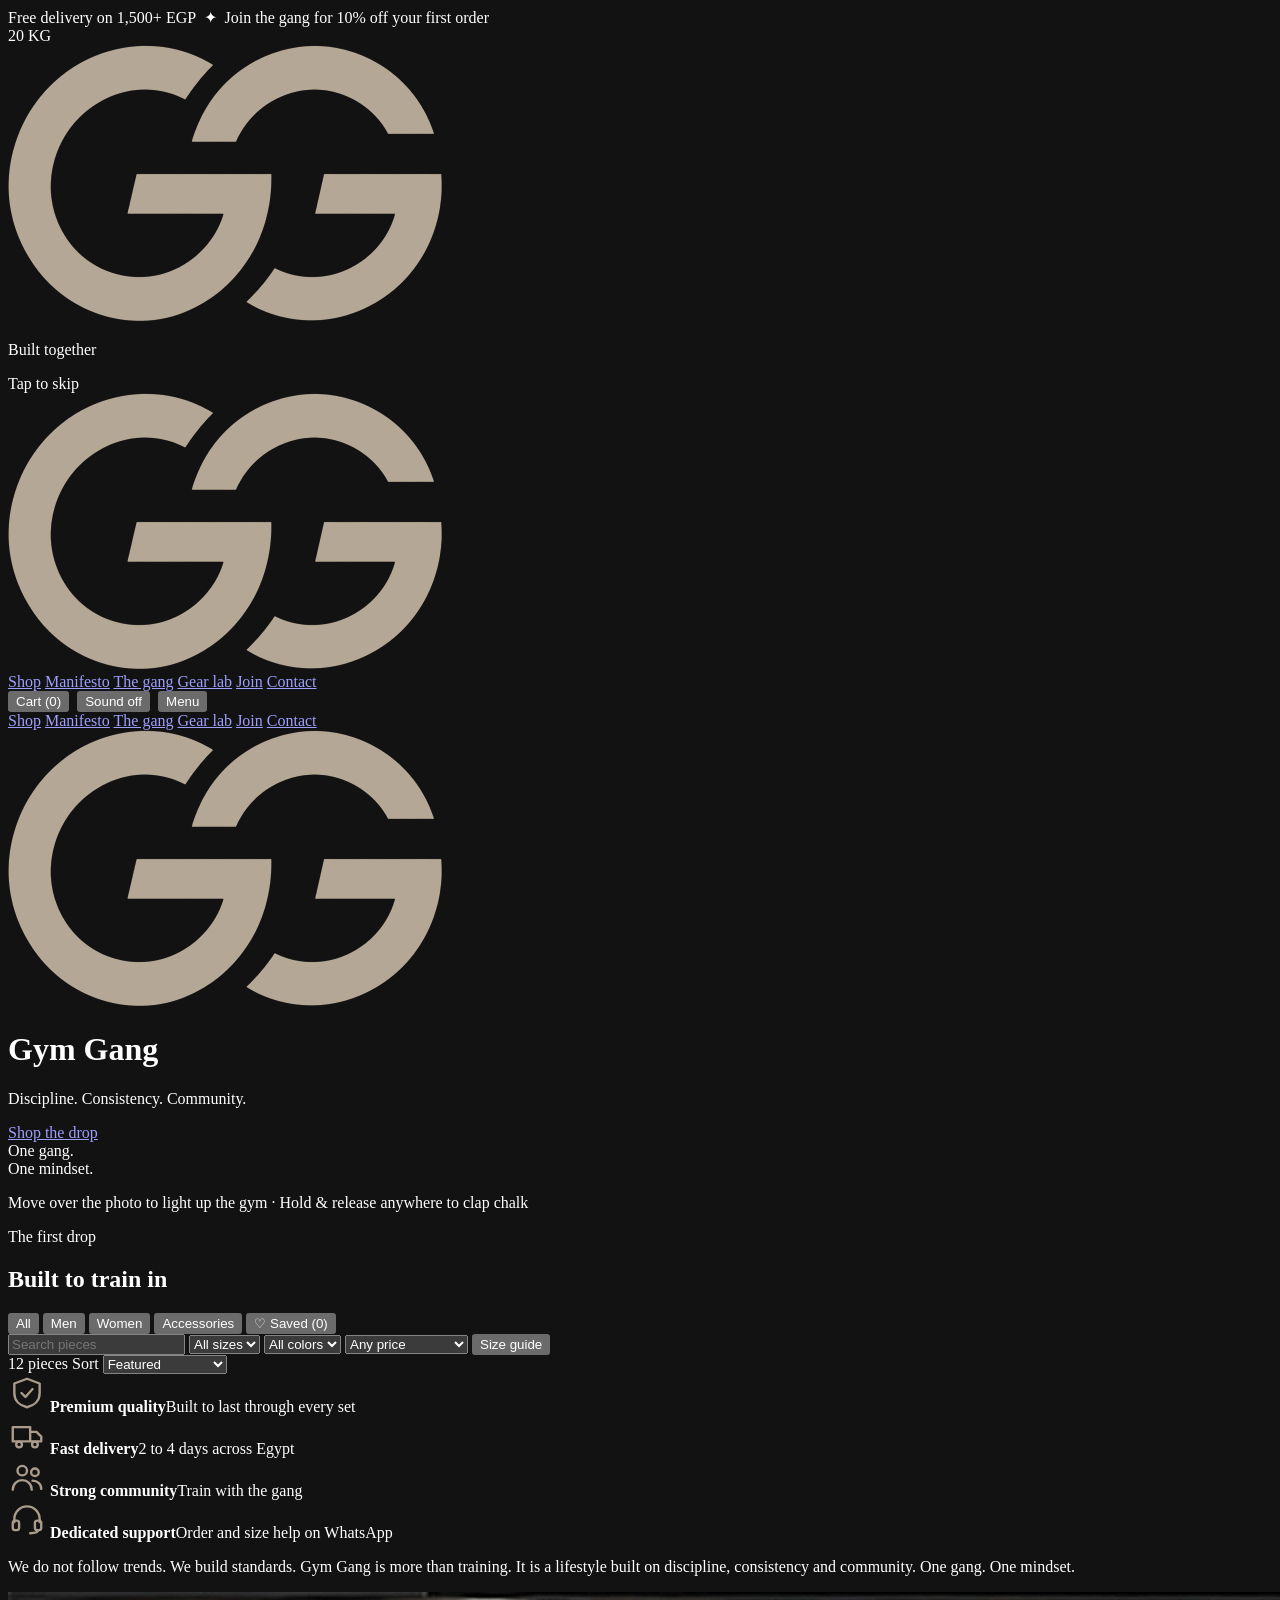
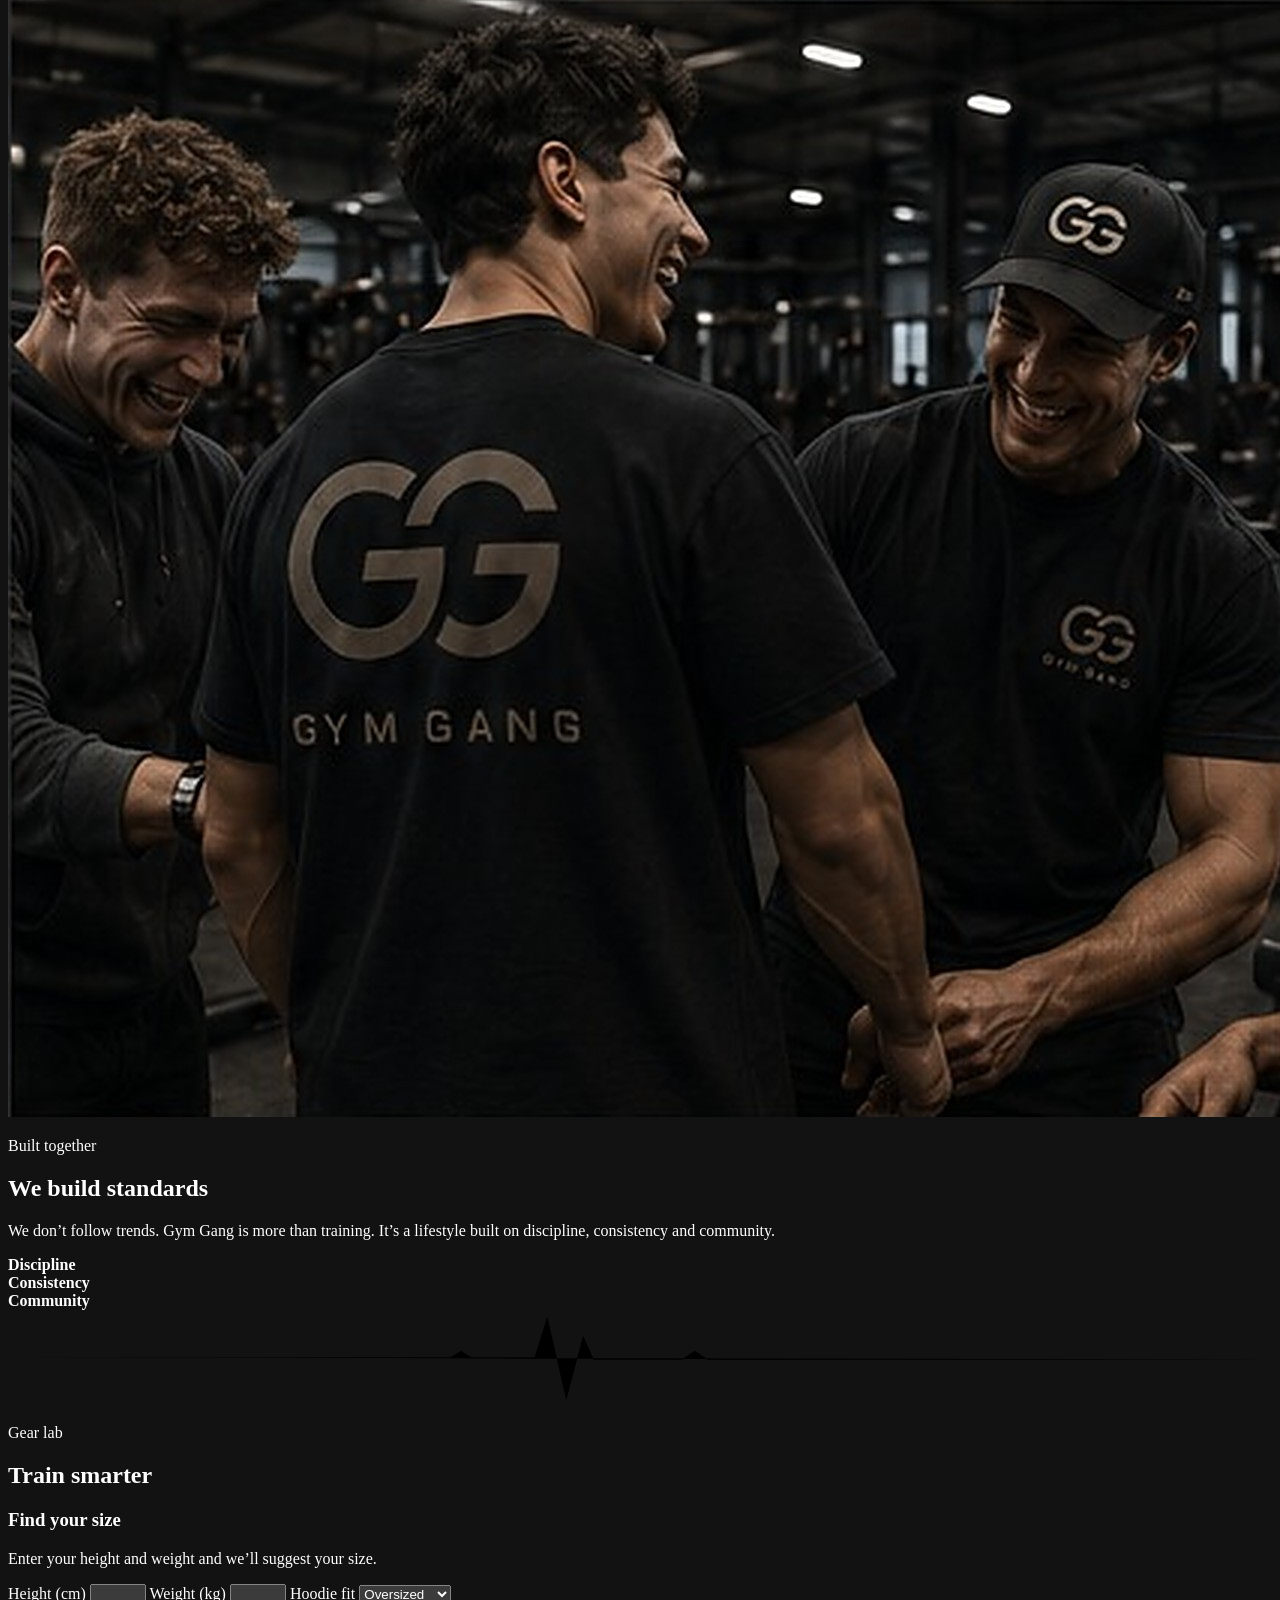
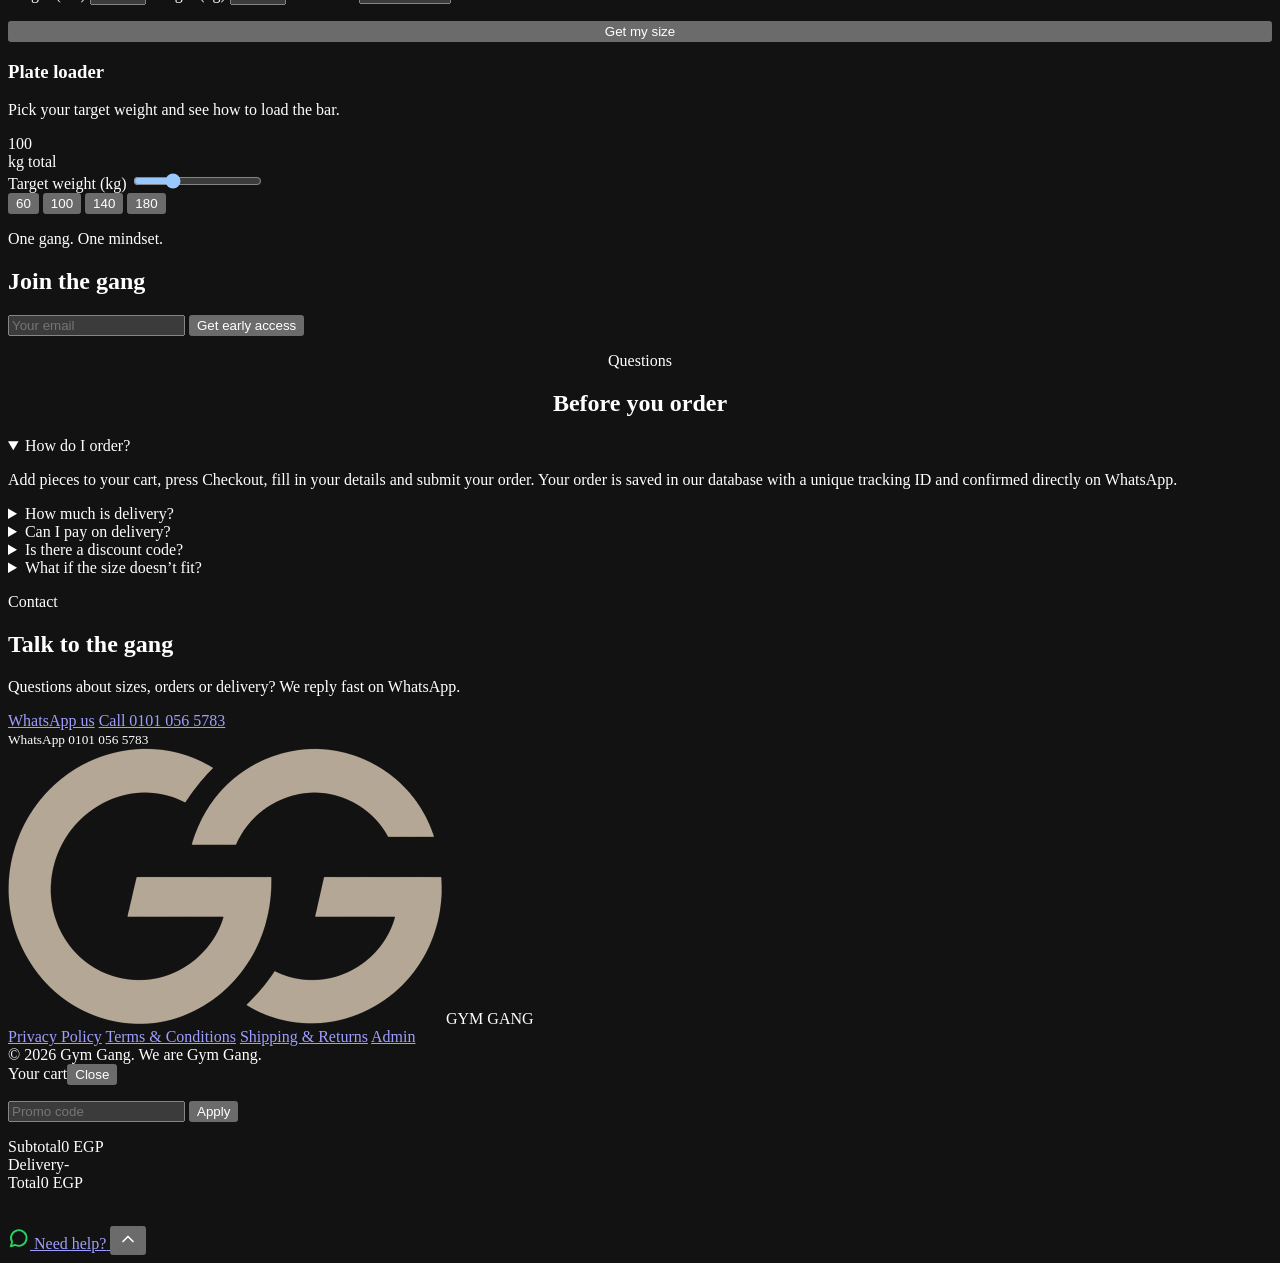
==== commit e3438e2d: "Refactor CSS, JS, and Backend into SOLID single-responsibility modules" ====
--- a/public/index.html
+++ b/public/index.html
@@ -19,7 +19,12 @@
   <link rel="preconnect" href="https://fonts.googleapis.com">
   <link rel="preconnect" href="https://fonts.gstatic.com" crossorigin>
   <link href="https://fonts.googleapis.com/css2?family=Anton&family=Caveat+Brush&family=Archivo:wght@400;600;800&display=swap" rel="stylesheet">
-  <link rel="stylesheet" href="/css/storefront.css">
+  <link rel="stylesheet" href="/css/tokens.css">
+  <link rel="stylesheet" href="/css/layout.css">
+  <link rel="stylesheet" href="/css/hero-intro.css">
+  <link rel="stylesheet" href="/css/catalog.css">
+  <link rel="stylesheet" href="/css/sections.css">
+  <link rel="stylesheet" href="/css/overlays.css">
   <script type="application/ld+json">
   {
     "@context": "https://schema.org",
@@ -366,7 +371,11 @@
   <div class="toast" id="toast" role="status" aria-live="polite"></div>
 
   <script defer src="/js/products.js"></script>
-  <script defer src="/js/store.js"></script>
+  <script defer src="/js/api-client.js"></script>
+  <script defer src="/js/catalog-view.js"></script>
+  <script defer src="/js/cart-drawer.js"></script>
   <script defer src="/js/gear-lab.js"></script>
+  <script defer src="/js/motion-effects.js"></script>
+  <script defer src="/js/canvas-fx.js"></script>
 </body>
 </html>
--- a/css/tokens.css
+++ b/css/tokens.css
@@ -0,0 +1,38 @@
+:root {
+  /* Cast-Iron & Asphalt Surfaces (Dark Storefront Base) */
+  --bg-iron: #0b0b0a;
+  --bg-rack: #141311;
+  --bg-card: #090908;
+  --bg-panel: #181714;
+
+  /* Dark-Mode Typography & Brand Taupe */
+  --ink-bone: #f2efe9;
+  --ink-muted: #b0a99e;
+  --ink-dim: #8b8479;
+  --taupe: #b8a995;
+  --taupe-bright: #cfc1ae;
+  --rust: #c84b31;
+
+  /* Borders & Hairlines (Dark) */
+  --line-dark: rgba(184, 169, 149, 0.16);
+  --line-strong: rgba(184, 169, 149, 0.36);
+
+  /* Woven Hang-Tag Chalk Surfaces (Tactile Editorial Break) */
+  --bg-chalk: #ece8df;
+  --bg-chalk-alt: #e3ded3;
+  --ink-carbon: #141311;
+  --ink-slate: #4c4841;
+  --line-chalk: rgba(20, 19, 17, 0.16);
+
+  /* Type Scale */
+  --font-display: 'Barlow Condensed', Impact, 'Arial Narrow', sans-serif;
+  --font-sans: 'DM Sans', system-ui, -apple-system, sans-serif;
+  --font-mono: 'Space Mono', ui-monospace, SFMono-Regular, monospace;
+
+  /* Spacing & Container */
+  --container-max: 1260px;
+  --gutter: clamp(18px, 4vw, 48px);
+  --radius-sm: 2px;
+  --radius-md: 4px;
+  --ease: cubic-bezier(0.22, 1, 0.36, 1);
+}
